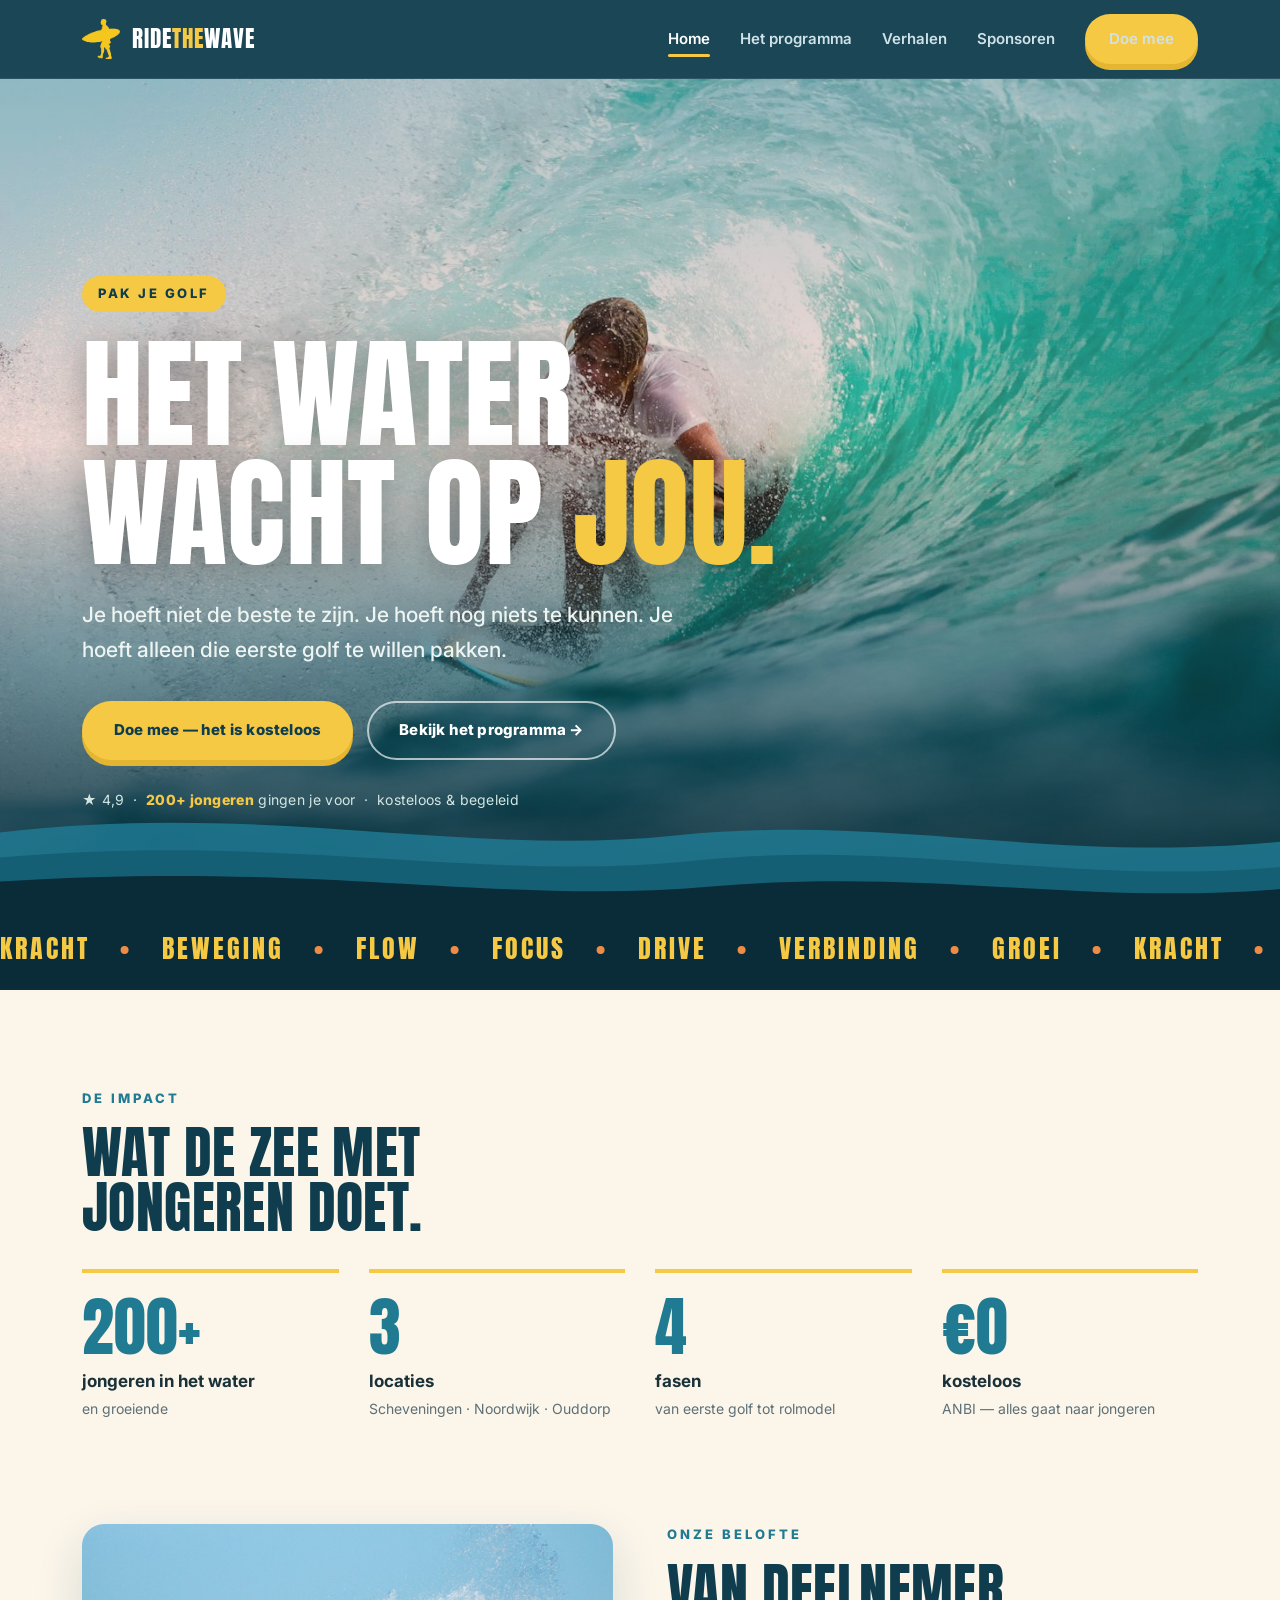
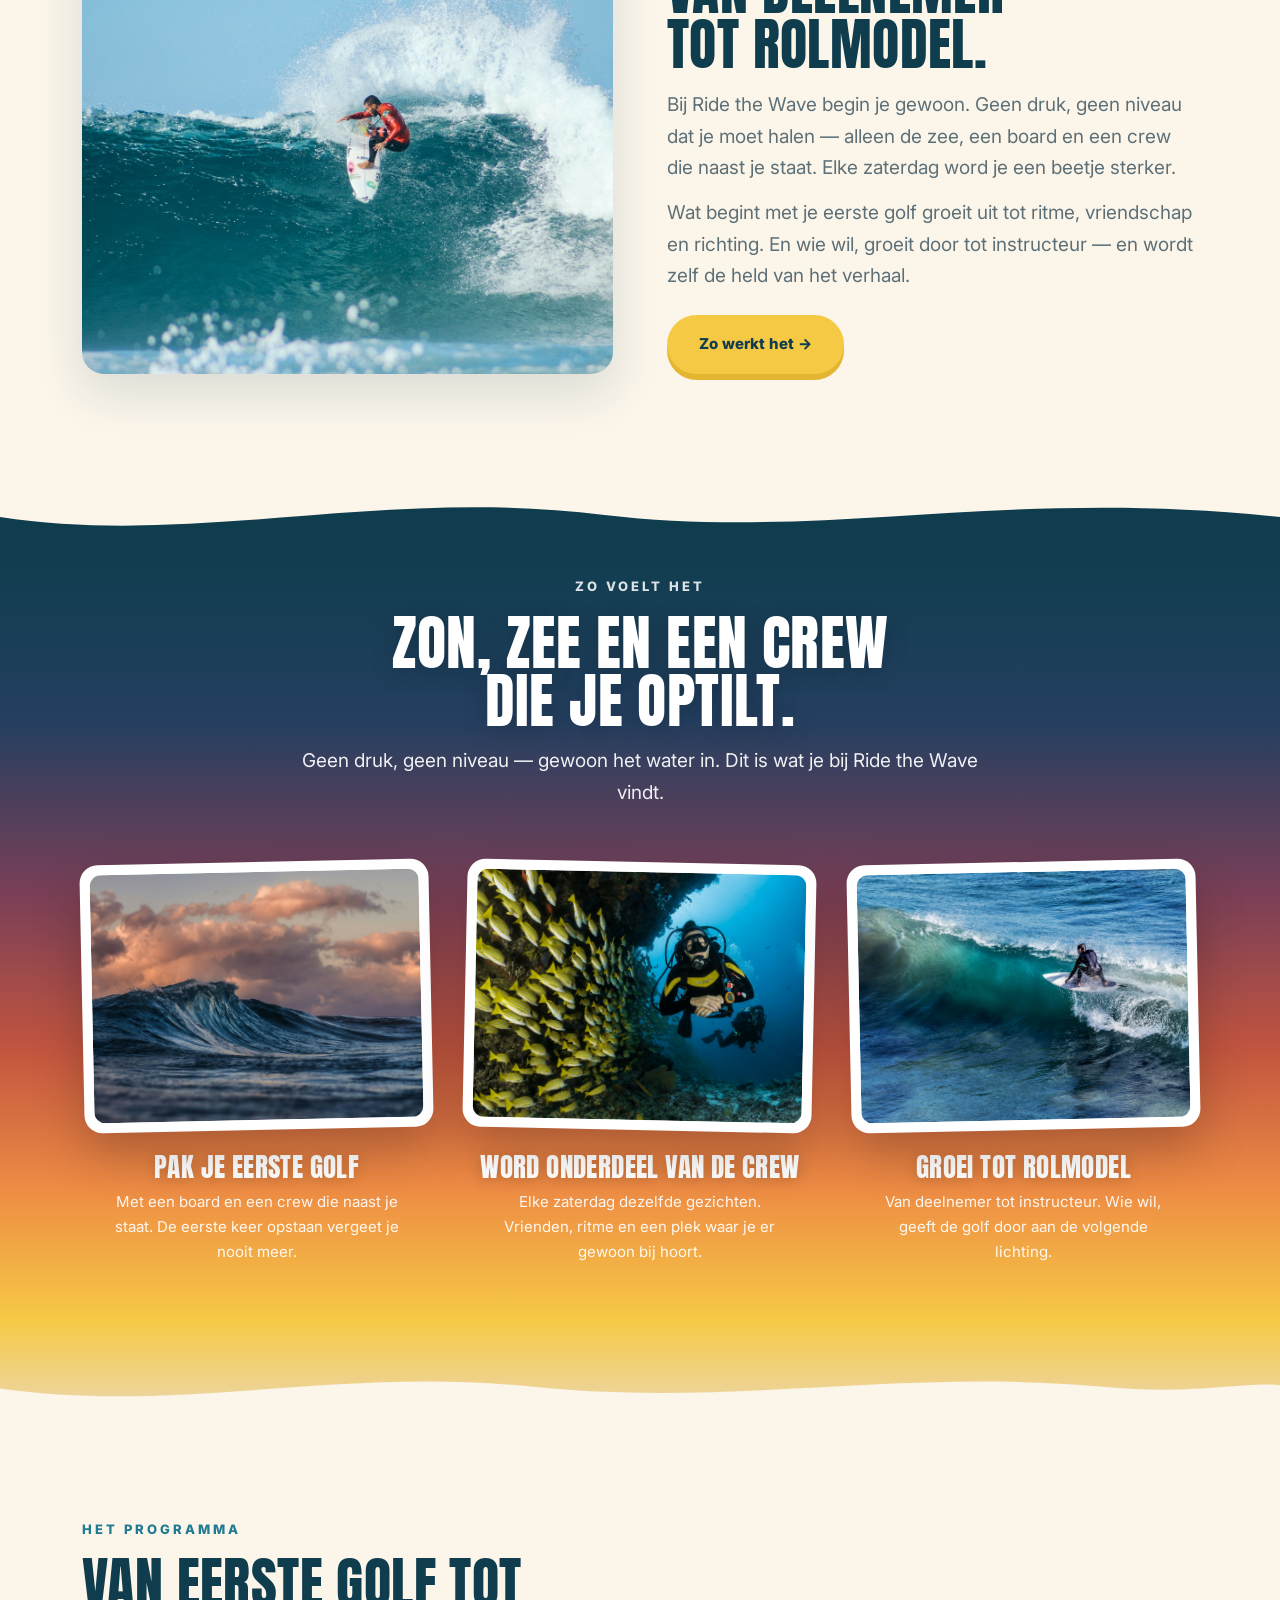
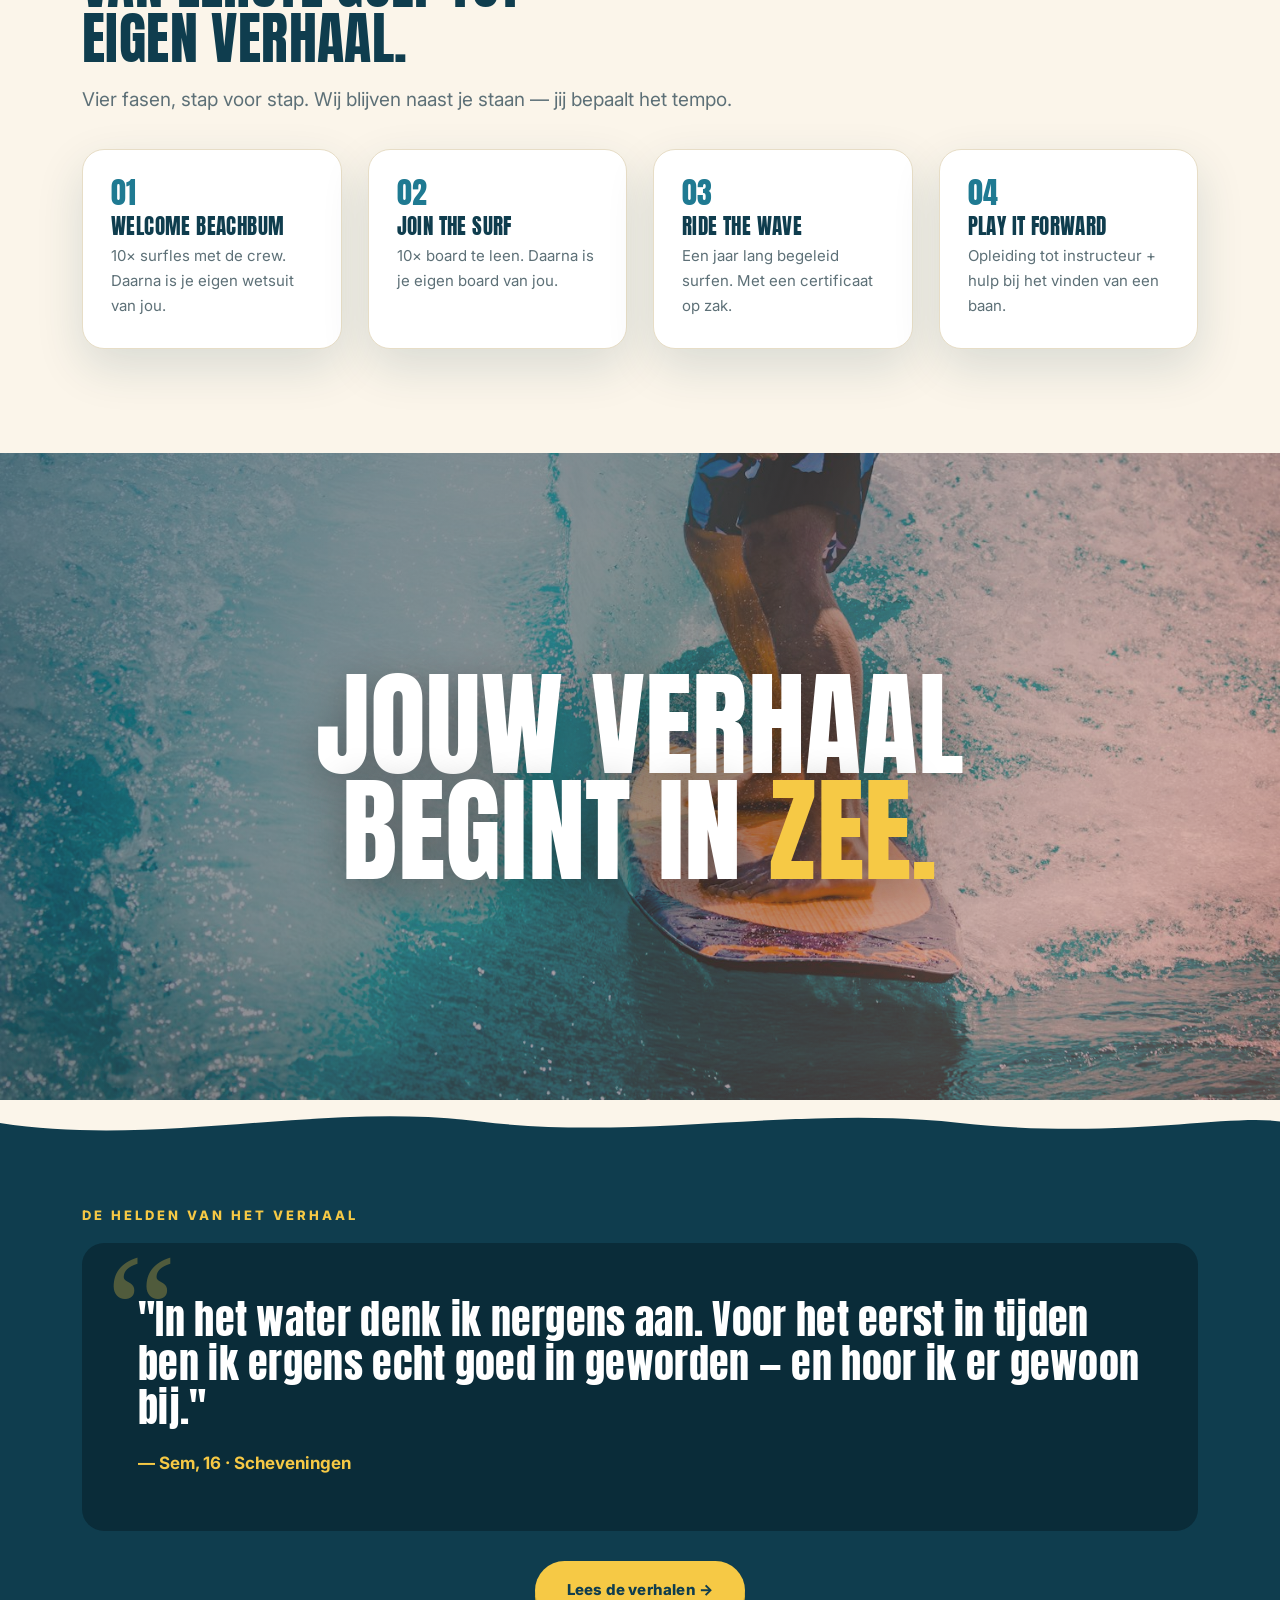
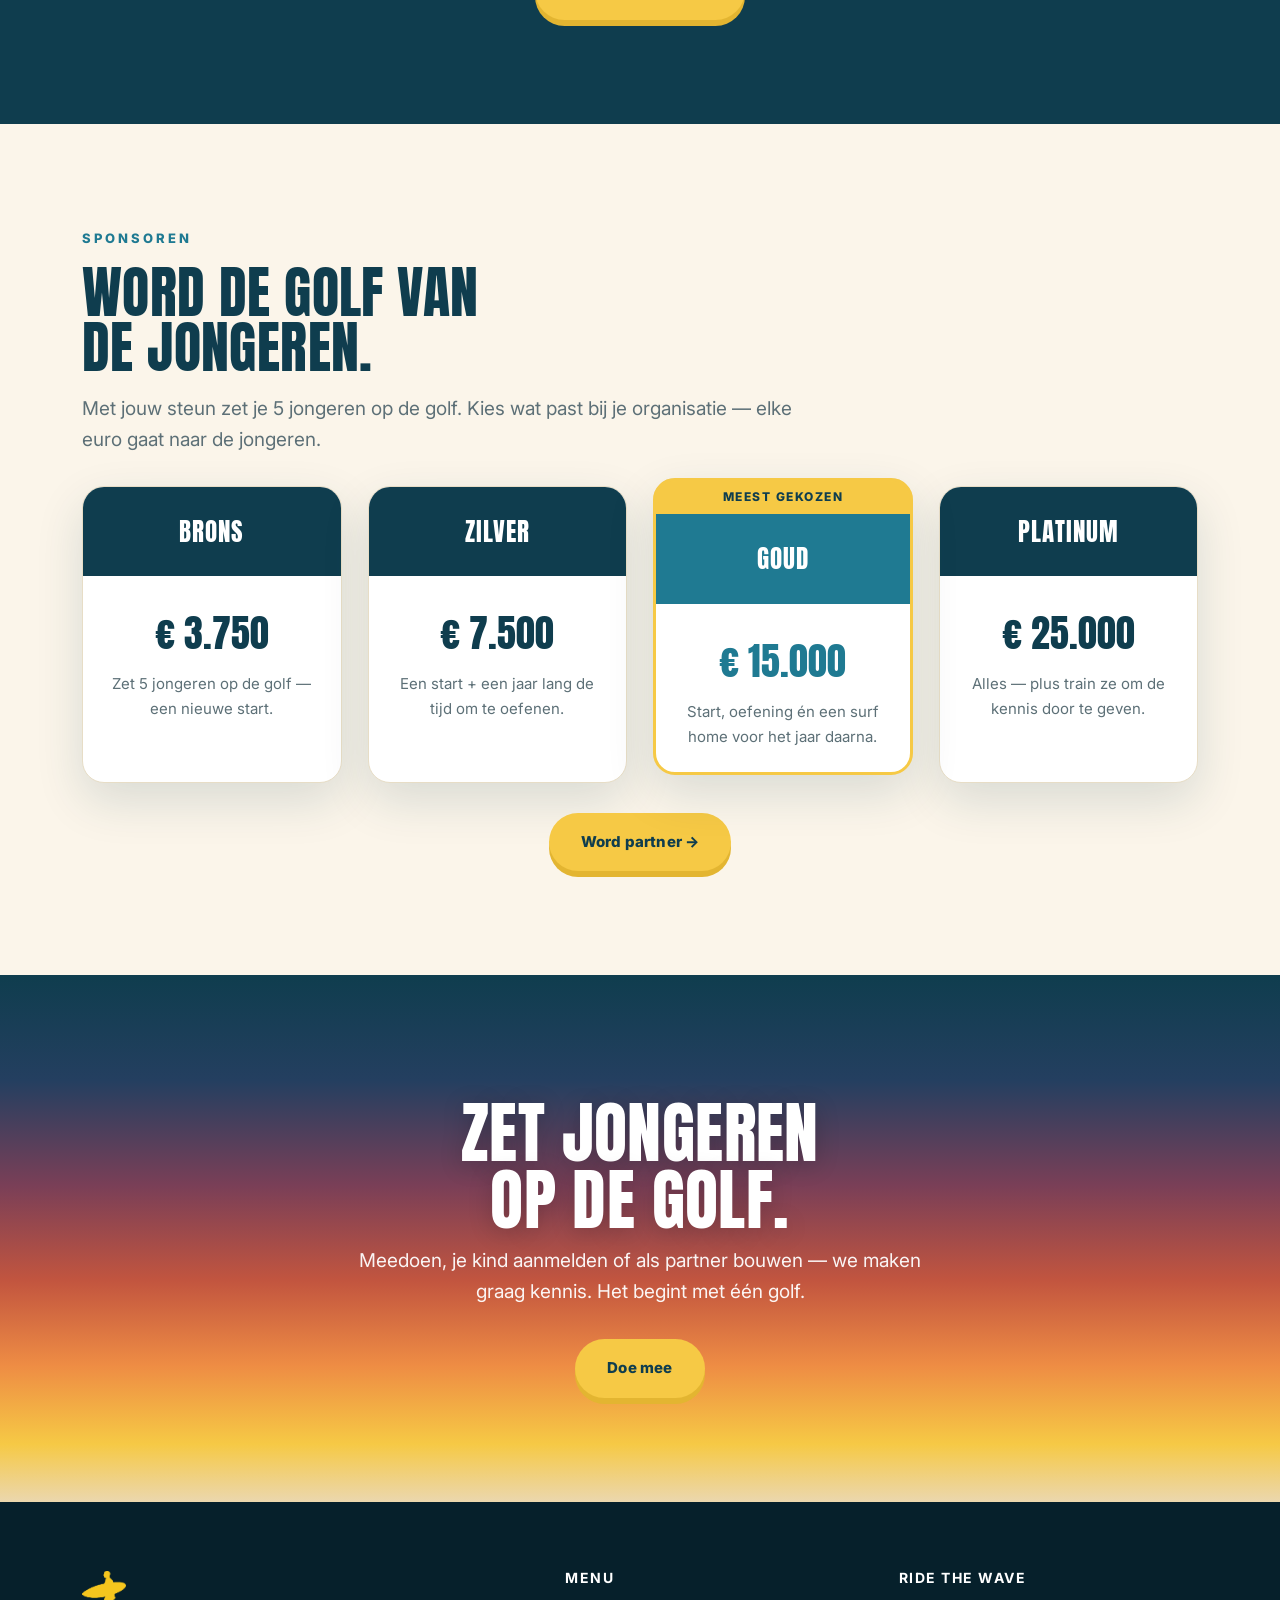
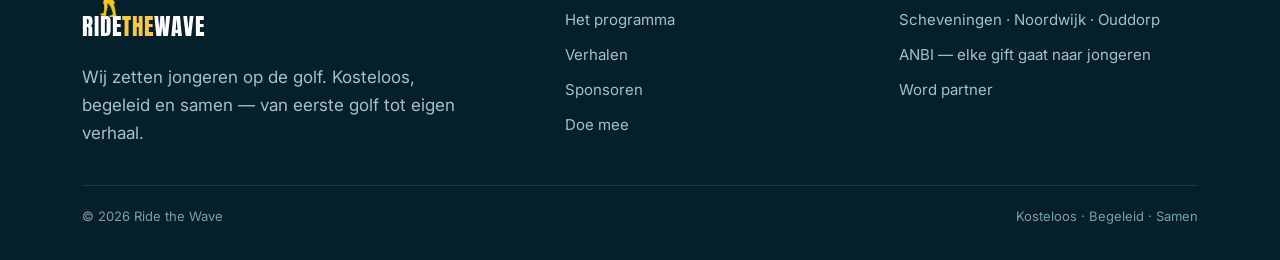
==== rtw/index.html @ a4daef5d "v11: zon-sectie geintegreerd met golf-overgangen, hero loopt over in pagina, vloeiende secties" ====
<!DOCTYPE html><html lang="nl"><head>
<meta charset="utf-8"><meta name="viewport" content="width=device-width,initial-scale=1">
<title>Ride the Wave — Het water wacht op jou</title>
<link href="https://fonts.googleapis.com/css2?family=Anton&family=Inter:wght@400;500;600;700&display=swap" rel="stylesheet">
<link rel="stylesheet" href="styles.css?v=11">
</head><body>

<nav class="nav"><div class="wrap">
  <a class="brand" href="index.html"><img src="assets/poppetje-yellow.png" alt="Ride the Wave"><span class="wm">RIDE<b>THE</b>WAVE</span></a>
  <button class="nav-toggle" aria-label="Menu openen" onclick="document.querySelector('.nav-links').classList.toggle('open')">☰</button>
  <div class="nav-links">
    <a href="index.html" class="active">Home</a>
    <a href="het-programma.html">Het programma</a>
    <a href="verhalen.html">Verhalen</a>
    <a href="sponsoren.html">Sponsoren</a>
    <a class="btn btn-terra" href="doe-mee.html">Doe mee</a>
  </div>
</div></nav>

<header class="hero">
  <img class="bg" src="assets/photos/hero.jpg" alt="Surfer in de golf">
  <div class="veil"></div>
  <div class="wrap">
    <span class="kicker">Pak je golf</span>
    <h1>Het water<br>wacht op <em>jou.</em></h1>
    <p class="tagline">Je hoeft niet de beste te zijn. Je hoeft nog niets te kunnen. Je hoeft alleen die eerste golf te willen pakken.</p>
    <div class="hero-cta">
      <a class="btn btn-terra" href="doe-mee.html">Doe mee — het is kosteloos</a>
      <a class="btn btn-ghost" href="het-programma.html">Bekijk het programma →</a>
    </div>
    <p class="hero-proof">★ 4,9 &nbsp;·&nbsp; <b>200+ jongeren</b> gingen je voor &nbsp;·&nbsp; kosteloos &amp; begeleid</p>
  </div>
  <div class="waves"><svg viewBox="0 0 1440 200" preserveAspectRatio="none" aria-hidden="true">
    <path d="M0,80 C300,30 520,120 760,85 C1000,50 1180,130 1440,95 L1440,200 L0,200 Z" fill="#1F7A92" opacity=".85"/>
    <path d="M0,120 C320,80 540,160 780,125 C1020,90 1200,165 1440,135 L1440,200 L0,200 Z" fill="#155f74"/>
    <path d="M0,158 C360,125 560,196 800,166 C1040,136 1220,196 1440,170 L1440,200 L0,200 Z" fill="#0a2c39"/>
  </svg></div>
</header>

<!-- band vloeit door uit de donkere hero-basis -->
<div class="band"><div class="row">
  <span>Kracht <i class="dot">•</i> Beweging <i class="dot">•</i> Flow <i class="dot">•</i> Focus <i class="dot">•</i> Drive <i class="dot">•</i> Verbinding <i class="dot">•</i> Groei <i class="dot">•</i> </span>
  <span>Kracht <i class="dot">•</i> Beweging <i class="dot">•</i> Flow <i class="dot">•</i> Focus <i class="dot">•</i> Drive <i class="dot">•</i> Verbinding <i class="dot">•</i> Groei <i class="dot">•</i> </span>
</div></div>
<div class="wd"><svg viewBox="0 0 1440 70" preserveAspectRatio="none" aria-hidden="true"><path d="M0,40 C220,70 430,10 680,38 C930,64 1130,10 1440,40 L1440,70 L0,70 Z" fill="#FBF5EA"/></svg></div>

<section class="sec creme" style="padding-top:30px">
  <div class="wrap">
    <div class="eyebrow rv">De impact</div>
    <h2 class="rv">Wat de zee met jongeren doet.</h2>
    <div class="stats rv" style="margin-top:34px">
      <div class="stat"><div class="n">200+</div><div class="l">jongeren in het water<small>en groeiende</small></div></div>
      <div class="stat"><div class="n">3</div><div class="l">locaties<small>Scheveningen · Noordwijk · Ouddorp</small></div></div>
      <div class="stat"><div class="n">4</div><div class="l">fasen<small>van eerste golf tot rolmodel</small></div></div>
      <div class="stat"><div class="n">€0</div><div class="l">kosteloos<small>ANBI — alles gaat naar jongeren</small></div></div>
    </div>
  </div>
</section>

<section class="sec creme" style="padding-top:0">
  <div class="wrap media">
    <img class="rv" src="assets/photos/surf2.jpg" alt="Jongere surft een golf">
    <div class="rv">
      <div class="eyebrow">Onze belofte</div>
      <h2>Van deelnemer<br>tot rolmodel.</h2>
      <p class="lead" style="margin-top:14px">Bij Ride the Wave begin je gewoon. Geen druk, geen niveau dat je moet halen — alleen de zee, een board en een crew die naast je staat. Elke zaterdag word je een beetje sterker.</p>
      <p class="lead" style="margin-top:14px">Wat begint met je eerste golf groeit uit tot ritme, vriendschap en richting. En wie wil, groeit door tot instructeur — en wordt zelf de held van het verhaal.</p>
      <a class="btn btn-terra" style="margin-top:24px" href="het-programma.html">Zo werkt het →</a>
    </div>
  </div>
</section>

<!-- golf het sunset-blok in (zee-blauw rijst uit het crème) -->
<div class="wd"><svg viewBox="0 0 1440 70" preserveAspectRatio="none" aria-hidden="true"><path d="M0,40 C220,70 430,10 680,38 C930,64 1130,10 1440,40 L1440,70 L0,70 Z" fill="#0F3D4E"/></svg></div>

<section class="festival">
  <div class="wrap">
    <div class="head rv">
      <div class="eyebrow">Zo voelt het</div>
      <h2>Zon, zee en een crew<br>die je optilt.</h2>
      <p class="lead">Geen druk, geen niveau — gewoon het water in. Dit is wat je bij Ride the Wave vindt.</p>
    </div>
    <div class="fcards">
      <div class="fitem rv"><div class="frame"><img src="assets/photos/lesson.jpg" alt="Eerste golf"></div>
        <h3>Pak je eerste golf</h3><p>Met een board en een crew die naast je staat. De eerste keer opstaan vergeet je nooit meer.</p></div>
      <div class="fitem rv"><div class="frame"><img src="assets/photos/crew.jpg" alt="De crew"></div>
        <h3>Word onderdeel van de crew</h3><p>Elke zaterdag dezelfde gezichten. Vrienden, ritme en een plek waar je er gewoon bij hoort.</p></div>
      <div class="fitem rv"><div class="frame"><img src="assets/photos/surf1.jpg" alt="Groei tot rolmodel"></div>
        <h3>Groei tot rolmodel</h3><p>Van deelnemer tot instructeur. Wie wil, geeft de golf door aan de volgende lichting.</p></div>
    </div>
  </div>
</section>

<section class="sec creme">
  <div class="wrap">
    <div class="eyebrow rv">Het programma</div>
    <h2 class="rv">Van eerste golf tot eigen verhaal.</h2>
    <p class="lead rv">Vier fasen, stap voor stap. Wij blijven naast je staan — jij bepaalt het tempo.</p>
    <div class="grid g4 rv" style="margin-top:34px">
      <div class="card"><div class="pad"><div class="anton" style="font-size:30px;color:var(--ocean)">01</div><h3 style="color:var(--blue);font-size:21px;margin:8px 0">Welcome Beachbum</h3><p>10× surfles met de crew. Daarna is je eigen wetsuit van jou.</p></div></div>
      <div class="card"><div class="pad"><div class="anton" style="font-size:30px;color:var(--ocean)">02</div><h3 style="color:var(--blue);font-size:21px;margin:8px 0">Join the Surf</h3><p>10× board te leen. Daarna is je eigen board van jou.</p></div></div>
      <div class="card"><div class="pad"><div class="anton" style="font-size:30px;color:var(--ocean)">03</div><h3 style="color:var(--blue);font-size:21px;margin:8px 0">Ride the Wave</h3><p>Een jaar lang begeleid surfen. Met een certificaat op zak.</p></div></div>
      <div class="card"><div class="pad"><div class="anton" style="font-size:30px;color:var(--ocean)">04</div><h3 style="color:var(--blue);font-size:21px;margin:8px 0">Play it Forward</h3><p>Opleiding tot instructeur + hulp bij het vinden van een baan.</p></div></div>
    </div>
  </div>
</section>

<section class="break">
  <img src="assets/photos/wave.jpg" alt="Golf op zee">
  <div class="grad"></div>
  <h2 class="anton rv">Jouw verhaal<br>begint in <span>zee.</span></h2>
</section>

<section class="sec sea" style="padding-top:104px">
  <div class="wrap">
    <div class="eyebrow rv">De helden van het verhaal</div>
    <div class="pull rv">
      <q>"In het water denk ik nergens aan. Voor het eerst in tijden ben ik ergens echt goed in geworden — en hoor ik er gewoon bij."</q>
      <div class="by">— Sem, 16 · Scheveningen</div>
    </div>
    <div style="text-align:center;margin-top:30px" class="rv"><a class="btn btn-yellow" href="verhalen.html">Lees de verhalen →</a></div>
  </div>
</section>

<section class="sec creme">
  <div class="wrap">
    <div class="eyebrow rv">Sponsoren</div>
    <h2 class="rv">Word de golf van<br>de jongeren.</h2>
    <p class="lead rv">Met jouw steun zet je 5 jongeren op de golf. Kies wat past bij je organisatie — elke euro gaat naar de jongeren.</p>
    <div class="grid g4 rv" style="margin-top:30px">
      <div class="tier"><div class="top">BRONS</div><div class="price">€ 3.750</div><div class="desc">Zet 5 jongeren op de golf — een nieuwe start.</div></div>
      <div class="tier"><div class="top">ZILVER</div><div class="price">€ 7.500</div><div class="desc">Een start + een jaar lang de tijd om te oefenen.</div></div>
      <div class="tier hi"><div class="badge-best">MEEST GEKOZEN</div><div class="top">GOUD</div><div class="price">€ 15.000</div><div class="desc">Start, oefening én een surf home voor het jaar daarna.</div></div>
      <div class="tier"><div class="top">PLATINUM</div><div class="price">€ 25.000</div><div class="desc">Alles — plus train ze om de kennis door te geven.</div></div>
    </div>
    <div style="text-align:center;margin-top:30px" class="rv"><a class="btn btn-terra" href="sponsoren.html">Word partner →</a></div>
  </div>
</section>

<section class="ctastrip">
  <div class="wrap rv">
    <h2>Zet jongeren<br>op de golf.</h2>
    <p>Meedoen, je kind aanmelden of als partner bouwen — we maken graag kennis. Het begint met één golf.</p>
    <a class="btn btn-yellow" href="doe-mee.html">Doe mee</a>
  </div>
</section>

<footer class="foot"><div class="wrap">
  <div class="top">
    <div><a class="brand" href="index.html"><img src="assets/poppetje-yellow.png" alt="" style="height:46px"><span class="wm">RIDE<b>THE</b>WAVE</span></a>
      <p style="margin-top:14px;max-width:36ch">Wij zetten jongeren op de golf. Kosteloos, begeleid en samen — van eerste golf tot eigen verhaal.</p></div>
    <div><h4>Menu</h4><a href="het-programma.html">Het programma</a><a href="verhalen.html">Verhalen</a><a href="sponsoren.html">Sponsoren</a><a href="doe-mee.html">Doe mee</a></div>
    <div><h4>Ride the Wave</h4><a>Scheveningen · Noordwijk · Ouddorp</a><a>ANBI — elke gift gaat naar jongeren</a><a href="doe-mee.html">Word partner</a></div>
  </div>
  <div class="bar"><span>© 2026 Ride the Wave</span><span>Kosteloos · Begeleid · Samen</span></div>
</div></footer>

<script>
document.querySelectorAll('.nav-links a').forEach(a=>a.addEventListener('click',()=>document.querySelector('.nav-links').classList.remove('open')));
const io=new IntersectionObserver(es=>es.forEach(e=>{if(e.isIntersecting){e.target.classList.add('in');io.unobserve(e.target)}}),{threshold:.12});
document.querySelectorAll('.rv').forEach(el=>io.observe(el));
</script>
</body></html>
---- rtw/styles.css ----
/* Ride the Wave — design system v10 : SUNSET-GRADIENT (festival-stijl)
   Blauw (zee) + geel (zon) hoofd; rood/oranje ALLEEN in de gradient-overgang (de zon). Echte foto's. Geen losse zonnen. */
:root{
  --blue:#0F3D4E; --blue-2:#0a2c39; --blue-3:#06202b;
  --ocean:#1F7A92; --ocean-2:#36A0BC;
  --yellow:#F6C945; --yellow-2:#FFD86A; --yellow-d:#e3b531;
  --orange:#EE8C44; --red:#D2553A;
  --sand:#E7D6B8; --sand-2:#EFE3C6; --brown:#9C7A4E;
  --creme:#FBF5EA; --white:#fff;
  --ink:#1b3138; --muted:#5d7077; --line:#e7ddc6;
  /* de zon-overgang: zee -> dusk -> rood -> oranje -> geel -> zand */
  --sunset:linear-gradient(180deg,#0F3D4E 0%,#243f60 20%,#7a3f57 40%,#C2553F 58%,#EE8C44 74%,#F6C945 89%,#EBD7AE 100%);
  --maxw:1180px; --r:22px; --sh:0 18px 48px rgba(15,61,78,.14);
}
*{margin:0;padding:0;box-sizing:border-box}
html{scroll-behavior:smooth}
body{font-family:'Inter',system-ui,sans-serif;color:var(--ink);background:var(--creme);line-height:1.65;-webkit-font-smoothing:antialiased;font-size:17px}
img{display:block;max-width:100%}
a{color:inherit;text-decoration:none}
.wrap{max-width:var(--maxw);margin:0 auto;padding:0 32px}
h1,h2,h3,.anton{font-family:'Anton',sans-serif;font-weight:400;letter-spacing:.4px;line-height:.98;text-transform:uppercase}
section{position:relative;z-index:2}
::selection{background:var(--yellow);color:var(--blue)}

/* ---------- buttons ---------- */
.btn{display:inline-flex;align-items:center;gap:.5em;font-family:'Inter';font-weight:800;font-size:15px;letter-spacing:.2px;
  padding:15px 30px;border-radius:999px;transition:transform .16s,box-shadow .16s,background .16s;cursor:pointer;border:2px solid transparent}
.btn:hover{transform:translateY(-2px)}
.btn-terra{background:var(--yellow);color:var(--blue);box-shadow:0 6px 0 var(--yellow-d)}
.btn-terra:hover{background:var(--yellow-2);box-shadow:0 4px 0 var(--yellow-d)}
.btn-yellow{background:var(--yellow);color:var(--blue);box-shadow:0 6px 0 var(--yellow-d)}
.btn-yellow:hover{background:var(--yellow-2);box-shadow:0 4px 0 var(--yellow-d)}
.btn-ghost{background:transparent;border-color:rgba(255,255,255,.65);color:#fff}
.btn-ghost:hover{background:rgba(255,255,255,.12);border-color:#fff}
.btn-ghost.dark{border-color:var(--blue);color:var(--blue)}

/* ---------- nav ---------- */
.nav{position:sticky;top:0;z-index:50;background:rgba(15,61,78,.95);backdrop-filter:saturate(140%) blur(10px);color:#fff;border-bottom:1px solid rgba(255,255,255,.08)}
.nav .wrap{display:flex;align-items:center;justify-content:space-between;height:78px}
.brand{display:flex;align-items:center;gap:12px}
.brand img{height:40px}
.brand .wm{font-family:'Anton';font-size:23px;letter-spacing:1px;line-height:.9;color:#fff}
.brand .wm b{color:var(--yellow);font-weight:400}
.nav-links{display:flex;align-items:center;gap:30px}
.nav-links a{font-weight:600;font-size:15px;color:#cfe2e8;transition:color .15s;position:relative}
.nav-links a:not(.btn):hover,.nav-links a.active:not(.btn){color:#fff}
.nav-links a.active:not(.btn)::after{content:"";position:absolute;left:0;right:0;bottom:-6px;height:3px;background:var(--yellow);border-radius:2px}
.nav-links .btn{padding:11px 22px}
.nav-toggle{display:none;background:none;border:0;color:#fff;font-size:26px;cursor:pointer}
@media(max-width:900px){
  .nav-links{position:fixed;inset:78px 0 auto 0;background:var(--blue);flex-direction:column;gap:0;padding:8px 0;
    transform:translateY(-130%);transition:transform .28s;box-shadow:0 24px 44px rgba(0,0,0,.3)}
  .nav-links.open{transform:translateY(0)}
  .nav-links a{padding:15px 32px;width:100%}.nav-links a.active::after{display:none}
  .nav-links .btn{margin:12px 32px}.nav-toggle{display:block}
}

/* ---------- hero (echte foto + sunset-waas) ---------- */
.hero{position:relative;min-height:92vh;display:flex;align-items:flex-end;color:#fff;overflow:hidden}
.hero .bg{position:absolute;inset:0;object-fit:cover;width:100%;height:100%;transform:scale(1.03)}
.hero .veil{position:absolute;inset:0;background:
  linear-gradient(180deg,rgba(15,61,78,.30) 0%,rgba(210,85,58,.20) 44%,rgba(15,61,78,.50) 70%,rgba(8,40,53,.92) 100%)}
.hero .wrap{position:relative;padding-bottom:96px;padding-top:120px;width:100%}
.kicker{display:inline-flex;align-items:center;gap:11px;font-family:'Inter';font-weight:800;letter-spacing:2.5px;font-size:13px;text-transform:uppercase;color:var(--blue);background:var(--yellow);padding:7px 16px;border-radius:999px;margin-bottom:22px}
.hero h1{font-size:clamp(54px,9.5vw,138px);max-width:14ch;letter-spacing:.5px;text-shadow:0 4px 34px rgba(0,0,0,.3)}
.hero h1 em{font-style:normal;color:var(--yellow)}
.tagline{margin:26px 0 4px;font-size:clamp(16px,1.7vw,21px);font-weight:500;max-width:48ch;color:#edf4f1}
.tagline span{display:block}
.hero-cta{display:flex;gap:14px;flex-wrap:wrap;margin-top:34px}
.hero-proof{margin-top:28px;font-size:14px;color:#d3e6e2;letter-spacing:.3px}
.hero-proof b{color:var(--yellow);font-weight:800}

/* page hero (gradient, geen losse zon) */
.phero{background:var(--sunset);color:#fff;padding:104px 0 96px;position:relative;overflow:hidden}
.phero .wrap{position:relative;z-index:2}
.phero h1{font-size:clamp(46px,7.5vw,98px);max-width:16ch;text-shadow:0 4px 24px rgba(0,0,0,.2)}
.phero h1 em{font-style:normal;color:#fff}
.phero p{margin-top:20px;max-width:52ch;font-size:19px;color:#fff;opacity:.94}

/* ---------- FESTIVAL-sectie: sunset-gradient + witomlijste fotokaarten ---------- */
.festival{background:var(--sunset);color:#fff;padding:120px 0 150px;position:relative}
.festival .head{text-align:center;max-width:62ch;margin:0 auto 54px}
.festival .eyebrow{color:#fff;opacity:.85}
.festival h2{color:#fff;font-size:clamp(34px,5vw,60px);text-shadow:0 4px 24px rgba(0,0,0,.18)}
.festival .lead{color:#fff;opacity:.92;margin:14px auto 0}
.fcards{display:grid;grid-template-columns:repeat(3,1fr);gap:34px}
@media(max-width:860px){.fcards{grid-template-columns:1fr;gap:40px;max-width:460px;margin:0 auto}}
.fitem{text-align:center}
.fitem .frame{background:#fff;padding:10px;border-radius:18px;box-shadow:0 22px 50px rgba(0,0,0,.22);transition:transform .2s}
.fitem:nth-child(odd) .frame{transform:rotate(-1.2deg)}
.fitem:nth-child(even) .frame{transform:rotate(1.2deg)}
.fitem:hover .frame{transform:rotate(0) translateY(-4px)}
.fitem .frame img{width:100%;height:248px;object-fit:cover;border-radius:11px;display:block}
.fitem h3{font-size:27px;margin:24px 0 10px;color:#fff;text-shadow:0 2px 14px rgba(0,0,0,.18)}
.fitem p{color:#fff;opacity:.92;font-size:15px;max-width:34ch;margin:0 auto}
/* golvende zand-rand onderaan */
.festival::after{content:"";position:absolute;left:0;right:0;bottom:-1px;height:60px;background-repeat:no-repeat;background-size:100% 100%;
  background-image:url("data:image/svg+xml,%3Csvg xmlns='http://www.w3.org/2000/svg' viewBox='0 0 1440 70' preserveAspectRatio='none'%3E%3Cpath d='M0,38 C200,68 380,12 600,36 C820,60 1020,14 1240,36 C1340,46 1400,30 1440,34 L1440,70 L0,70 Z' fill='%23FBF5EA'/%3E%3C/svg%3E")}

/* ---------- sfeerwoorden band ---------- */
.band{background:var(--blue-2);overflow:hidden;padding:20px 0}
.band .row{display:flex;white-space:nowrap;animation:scroll 42s linear infinite;font-family:'Anton';font-size:26px;letter-spacing:3px;color:var(--yellow);text-transform:uppercase}
.band .row span{display:inline-flex;align-items:center;gap:30px;padding-right:30px}
.band .row .dot{color:var(--orange);font-style:normal}
@keyframes scroll{from{transform:translateX(0)}to{transform:translateX(-50%)}}

/* ---------- sections ---------- */
.sec{padding:104px 0}
.sec.creme{background:var(--creme)}
.sec.zand{background:var(--sand)}
.sec.sea{background:var(--blue);color:#fff;padding-top:120px}
.eyebrow{font-family:'Inter';font-weight:800;letter-spacing:3px;font-size:13px;color:var(--ocean);text-transform:uppercase;margin-bottom:16px}
.sec.zand .eyebrow{color:var(--brown)}
.sec.sea .eyebrow{color:var(--yellow)}
.sec h2{font-size:clamp(32px,4.6vw,56px);max-width:20ch;margin-bottom:18px;color:var(--blue)}
.sec.sea h2{color:#fff}
.lead{font-size:19px;color:var(--muted);max-width:62ch}
.sec.zand .lead{color:#5c5238}.sec.sea .lead{color:#cfe4ea}

/* stats */
.stats{display:grid;grid-template-columns:repeat(4,1fr);gap:30px;margin-top:12px}
.stat{padding-top:22px;border-top:4px solid var(--yellow)}
.stat .n{font-family:'Anton';font-size:clamp(42px,5vw,68px);color:var(--ocean);line-height:1}
.sec.sea .stat .n{color:var(--yellow)}
.stat .l{font-weight:700;margin-top:8px;color:var(--ink)}.sec.sea .stat .l{color:#fff}
.stat small{display:block;color:var(--muted);font-weight:400;font-size:14px;margin-top:2px}
.sec.sea .stat small{color:#a0c6cf}
@media(max-width:760px){.stats{grid-template-columns:repeat(2,1fr)}}

/* cards */
.grid{display:grid;gap:26px}
.g2{grid-template-columns:repeat(2,1fr)}.g3{grid-template-columns:repeat(3,1fr)}.g4{grid-template-columns:repeat(4,1fr)}
@media(max-width:900px){.g3,.g4{grid-template-columns:repeat(2,1fr)}}
@media(max-width:600px){.g2,.g3,.g4{grid-template-columns:1fr}}
.card{background:#fff;border-radius:var(--r);overflow:hidden;box-shadow:var(--sh);border:1px solid var(--line);transition:transform .2s,box-shadow .2s}
.card:hover{transform:translateY(-5px);box-shadow:0 28px 60px rgba(15,61,78,.16)}
.card .pad{padding:28px 28px 30px}
.card img{width:100%;height:210px;object-fit:cover}
.card h3{font-size:23px;color:var(--blue);margin-bottom:10px}
.card p{color:var(--muted);font-size:15px}

/* phase */
.phase{display:flex;gap:24px;align-items:flex-start;background:#fff;border-radius:var(--r);padding:30px 32px;box-shadow:var(--sh);border:1px solid var(--line);transition:transform .2s}
.phase:hover{transform:translateY(-3px)}
.phase .num{flex:0 0 auto;width:60px;height:60px;border-radius:50%;background:var(--yellow);color:var(--blue);font-family:'Anton';font-size:26px;display:flex;align-items:center;justify-content:center;box-shadow:0 4px 0 var(--yellow-d)}
.phase h3{font-size:24px;color:var(--blue)}.phase p{color:var(--muted);margin-top:6px}
.phase .out{display:inline-flex;align-items:center;gap:7px;margin-top:12px;font-weight:800;font-size:13px;letter-spacing:.4px;color:var(--ocean)}

/* media row */
.media{display:grid;grid-template-columns:1fr 1fr;gap:54px;align-items:center}
.media img{width:100%;height:100%;min-height:380px;object-fit:cover;border-radius:var(--r);box-shadow:var(--sh)}
@media(max-width:820px){.media{grid-template-columns:1fr;gap:30px}.media img{min-height:260px}}

/* quote */
.pull{background:var(--blue-2)!important;color:#fff;border-radius:var(--r);padding:54px 56px;position:relative;overflow:hidden}
.pull::before{content:"\201C";position:absolute;top:-12px;left:24px;font-family:Georgia,serif;font-size:160px;color:rgba(246,201,69,.3);line-height:1}
.pull q{font-family:'Anton';font-size:clamp(25px,3.3vw,40px);line-height:1.1;display:block;quotes:none;text-transform:none;letter-spacing:.3px;position:relative}
.pull .by{margin-top:20px;color:var(--yellow);font-weight:700}
@media(max-width:600px){.pull{padding:38px 28px}}

/* sponsor tiers */
.tier{background:#fff;border-radius:var(--r);overflow:hidden;box-shadow:var(--sh);border:1px solid var(--line);display:flex;flex-direction:column}
.tier .top{background:var(--blue)!important;color:#fff;padding:24px;font-family:'Anton';font-size:25px;text-align:center;letter-spacing:1px}
.tier .price{font-family:'Anton';font-size:38px;color:var(--blue);text-align:center;padding:26px 0 8px}
.tier .desc{padding:0 26px 24px;color:var(--muted);text-align:center;font-size:15px;flex:1}
.tier .cta{padding:0 26px 30px;text-align:center}
.tier.hi{outline:3px solid var(--yellow);outline-offset:-3px;transform:translateY(-8px)}
.tier.hi .top{background:var(--ocean)!important}
.tier.hi .price{color:var(--ocean)}
.badge-best{background:var(--yellow);color:var(--blue);font-family:'Inter';font-weight:800;font-size:12px;letter-spacing:1.5px;text-align:center;padding:8px;text-transform:uppercase}

/* form */
.form{background:#fff;border-radius:var(--r);padding:40px;box-shadow:var(--sh);border:1px solid var(--line);max-width:680px}
.form label{display:block;font-weight:700;margin:18px 0 7px;color:var(--blue);font-size:15px}
.form input,.form select{width:100%;padding:14px 16px;border:1.5px solid var(--line);border-radius:13px;font:inherit;background:#fdfaf0;transition:border-color .15s}
.form input:focus,.form select:focus{outline:none;border-color:var(--ocean)}
.roles{display:flex;gap:10px;flex-wrap:wrap;margin-top:8px}
.role{flex:1;min-width:120px;text-align:center;padding:13px;border:1.5px solid var(--line);border-radius:13px;cursor:pointer;font-weight:700;color:var(--blue);transition:.15s}
.role:hover{border-color:var(--ocean)}
.role.sel{background:var(--blue);color:#fff;border-color:var(--blue)}
.thanks{display:none;background:var(--blue);color:#fff;border-radius:16px;padding:24px;margin-top:20px;font-weight:600}

/* CTA strip (sunset-gradient, geen losse zon) */
.ctastrip{background:var(--sunset);color:#fff;text-align:center;padding:124px 0 104px;position:relative;overflow:hidden}
.ctastrip .wrap{position:relative;z-index:2}
.ctastrip h2{font-size:clamp(36px,5.5vw,68px);margin-bottom:12px;color:#fff;text-shadow:0 4px 24px rgba(0,0,0,.2)}
.ctastrip p{max-width:50ch;margin:0 auto 32px;font-size:19px;color:#fff;opacity:.94}

/* golf-divider bovenaan donkere/sea secties */
.sec.sea::before{content:"";position:absolute;top:-1px;left:0;right:0;height:46px;background-repeat:no-repeat;background-size:100% 100%;z-index:3;
  background-image:url("data:image/svg+xml,%3Csvg xmlns='http://www.w3.org/2000/svg' viewBox='0 0 1440 60' preserveAspectRatio='none'%3E%3Cpath d='M0,30 C180,62 360,2 540,28 C720,54 900,6 1080,30 C1260,52 1380,18 1440,28 L1440,0 L0,0 Z' fill='%23FBF5EA'/%3E%3C/svg%3E")}

/* full-bleed break */
.break{position:relative;min-height:72vh;display:flex;align-items:center;justify-content:center;text-align:center;overflow:hidden;z-index:2}
.break img{position:absolute;inset:0;width:100%;height:100%;object-fit:cover}
.break .grad{position:absolute;inset:0;background:linear-gradient(120deg,rgba(15,61,78,.62),rgba(210,85,58,.40))}
.break h2{position:relative;color:#fff;font-size:clamp(42px,9vw,140px);line-height:.92;max-width:18ch;text-shadow:0 8px 40px rgba(0,0,0,.32)}
.break h2 span{color:var(--yellow)}

/* partners */
.logos{display:grid;grid-template-columns:repeat(5,1fr);gap:18px}
.logos .lg{background:#fff;border-radius:16px;height:84px;display:flex;align-items:center;justify-content:center;color:var(--muted);font-weight:600;font-size:14px;border:1px solid rgba(15,61,78,.12)}
@media(max-width:760px){.logos{grid-template-columns:repeat(2,1fr)}}

/* footer */
.foot{background:var(--blue-3);color:#9fc3cb;padding:64px 0 32px}
.foot .top{display:grid;grid-template-columns:1.5fr 1fr 1fr;gap:34px}
.foot .brand .wm{color:#fff}
.foot h4{font-family:'Inter';font-weight:700;color:#fff;font-size:14px;letter-spacing:1.5px;margin-bottom:14px;text-transform:uppercase}
.foot a{display:block;color:#9fc3cb;padding:5px 0;font-size:15px}.foot a:hover{color:var(--yellow)}
.foot .bar{border-top:1px solid rgba(255,255,255,.1);margin-top:38px;padding-top:20px;font-size:13px;display:flex;justify-content:space-between;flex-wrap:wrap;gap:8px;color:#76a0a8}
@media(max-width:760px){.foot .top{grid-template-columns:1fr;gap:24px}}

/* ---------- vloeiende golf-overgangen tussen secties ---------- */
.wd{line-height:0;position:relative;z-index:4;margin-top:-1px;margin-bottom:-1px}
.wd svg{display:block;width:100%;height:70px}
/* festival vloeit nu in via een golf bovenaan -> geen harde rand meer */
.festival{padding-top:30px}
.festival::before{content:none}
/* hero golf-uitloop */
.hero .waves{position:absolute;left:0;right:0;bottom:-1px;width:100%;z-index:3;display:block}
.hero .waves svg{display:block;width:100%;height:14vh;min-height:90px}

/* reveal */
.rv{opacity:0;transform:translateY(26px);transition:opacity .7s,transform .7s}.rv.in{opacity:1;transform:none}
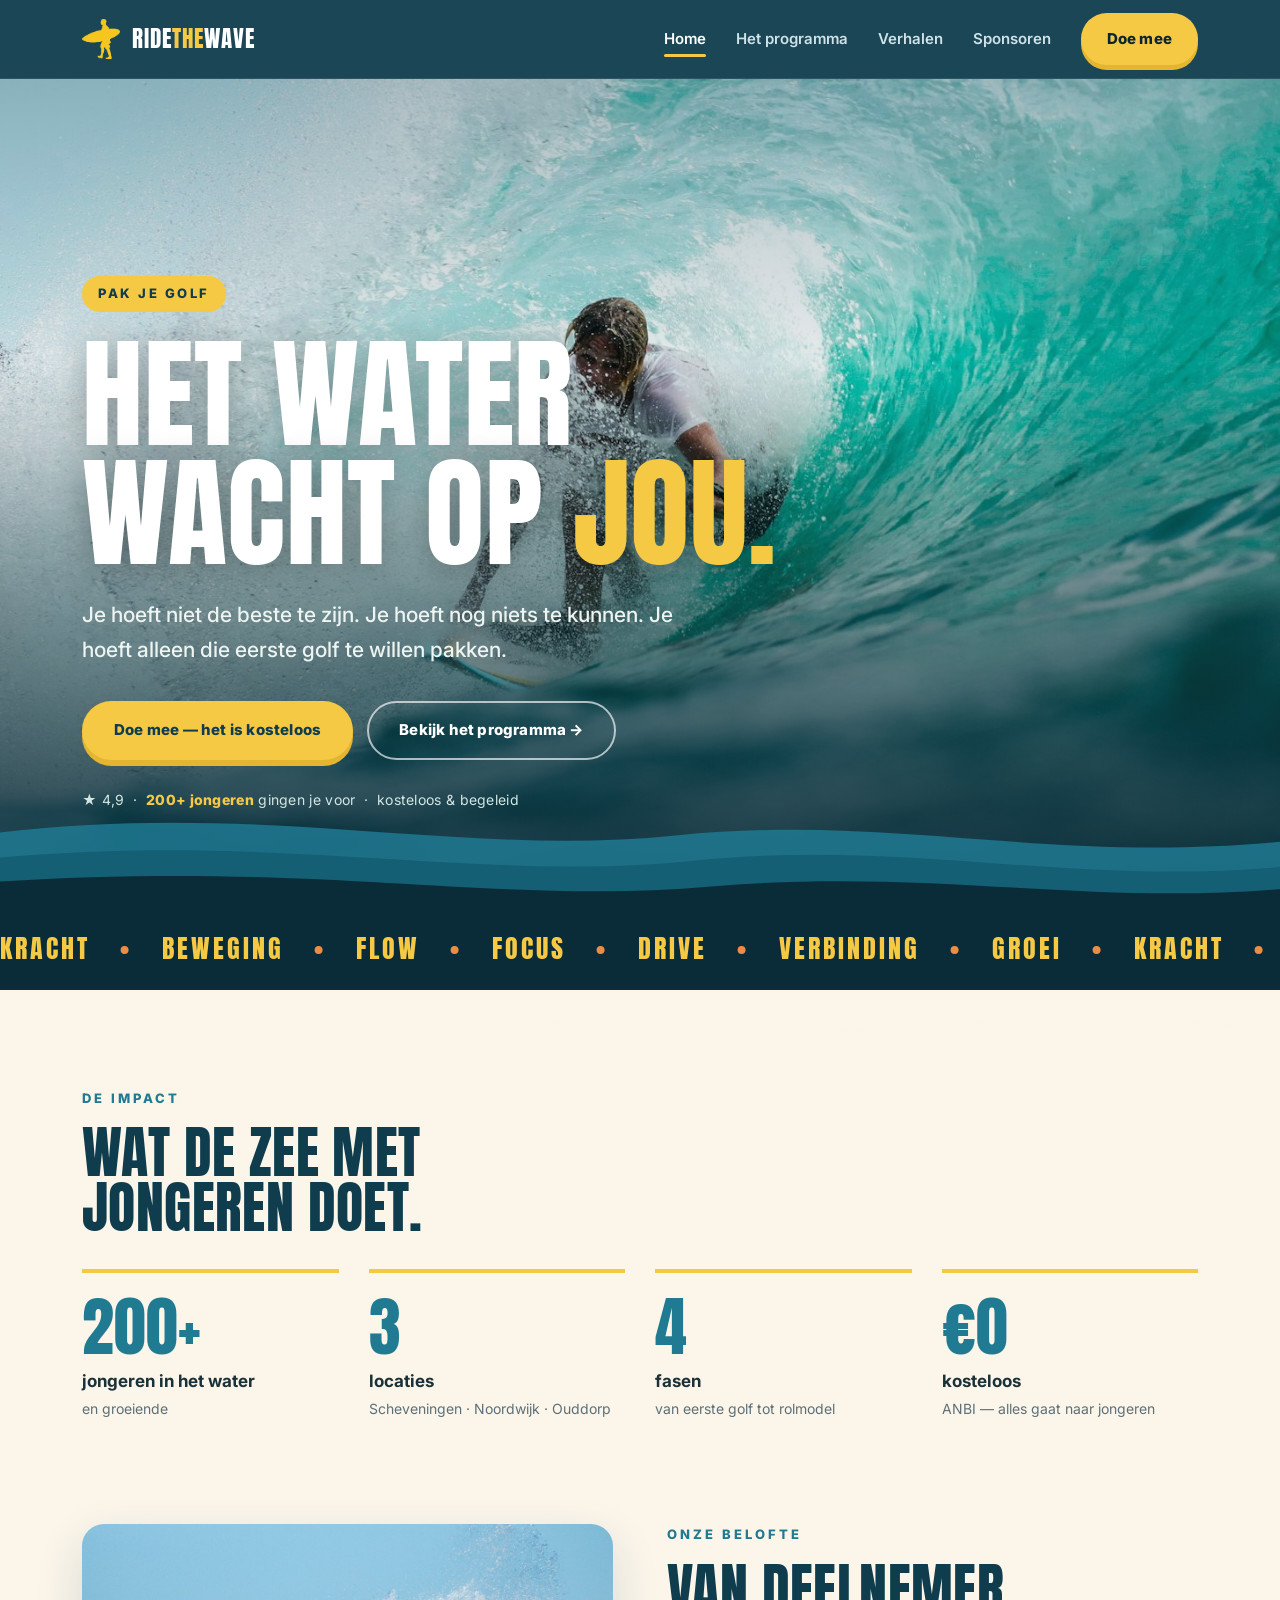
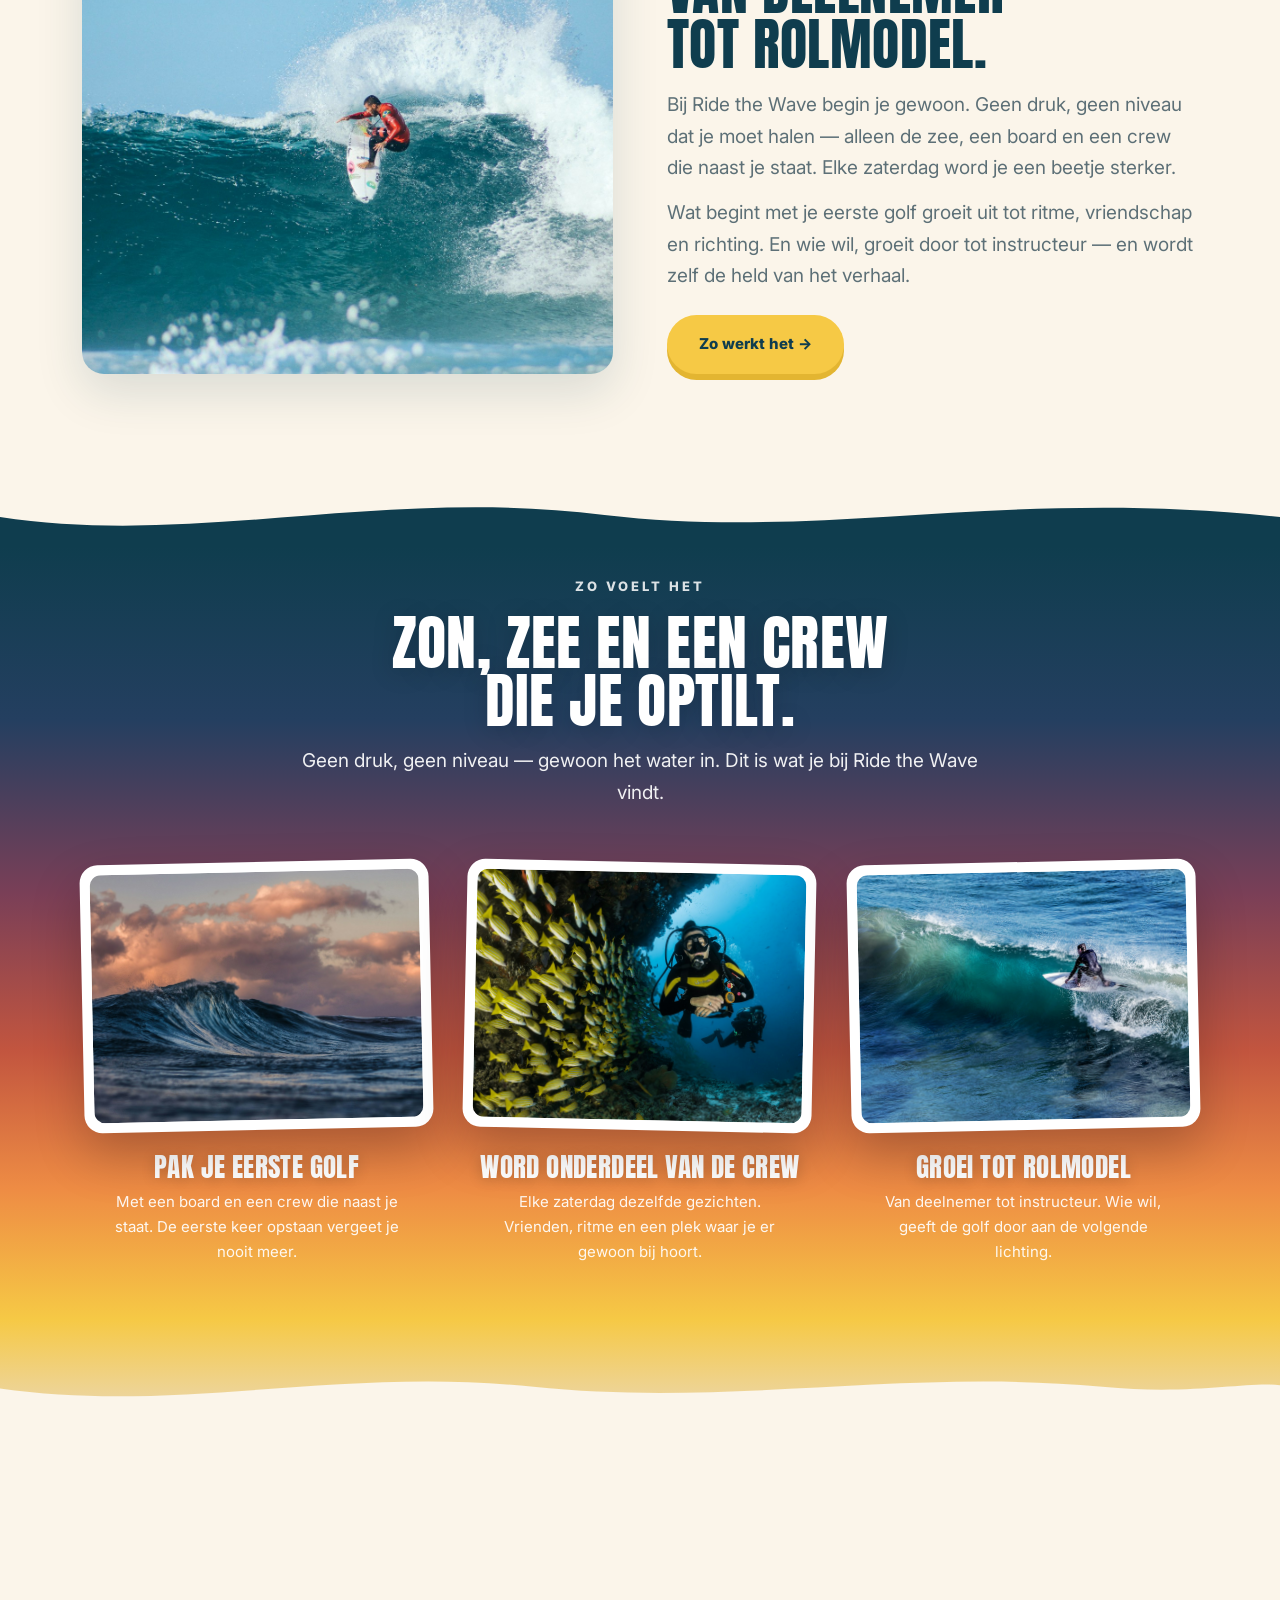
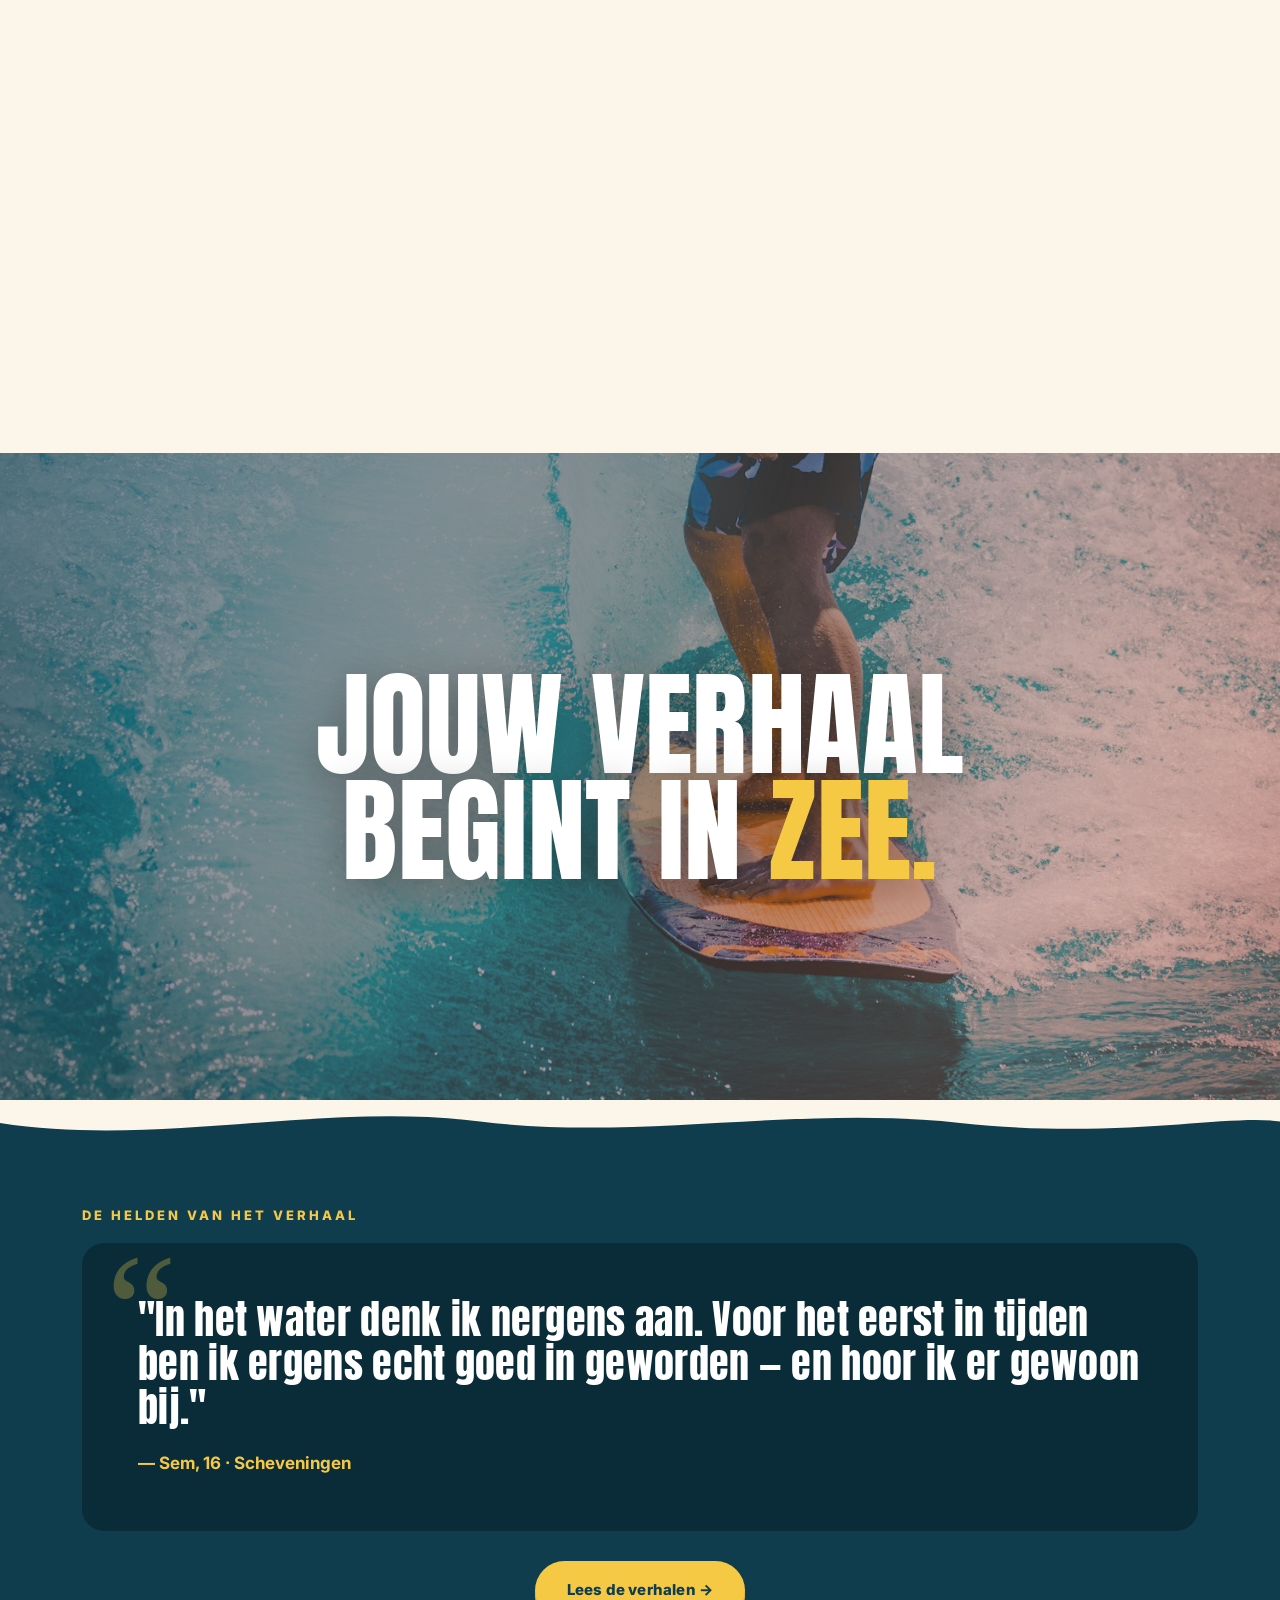
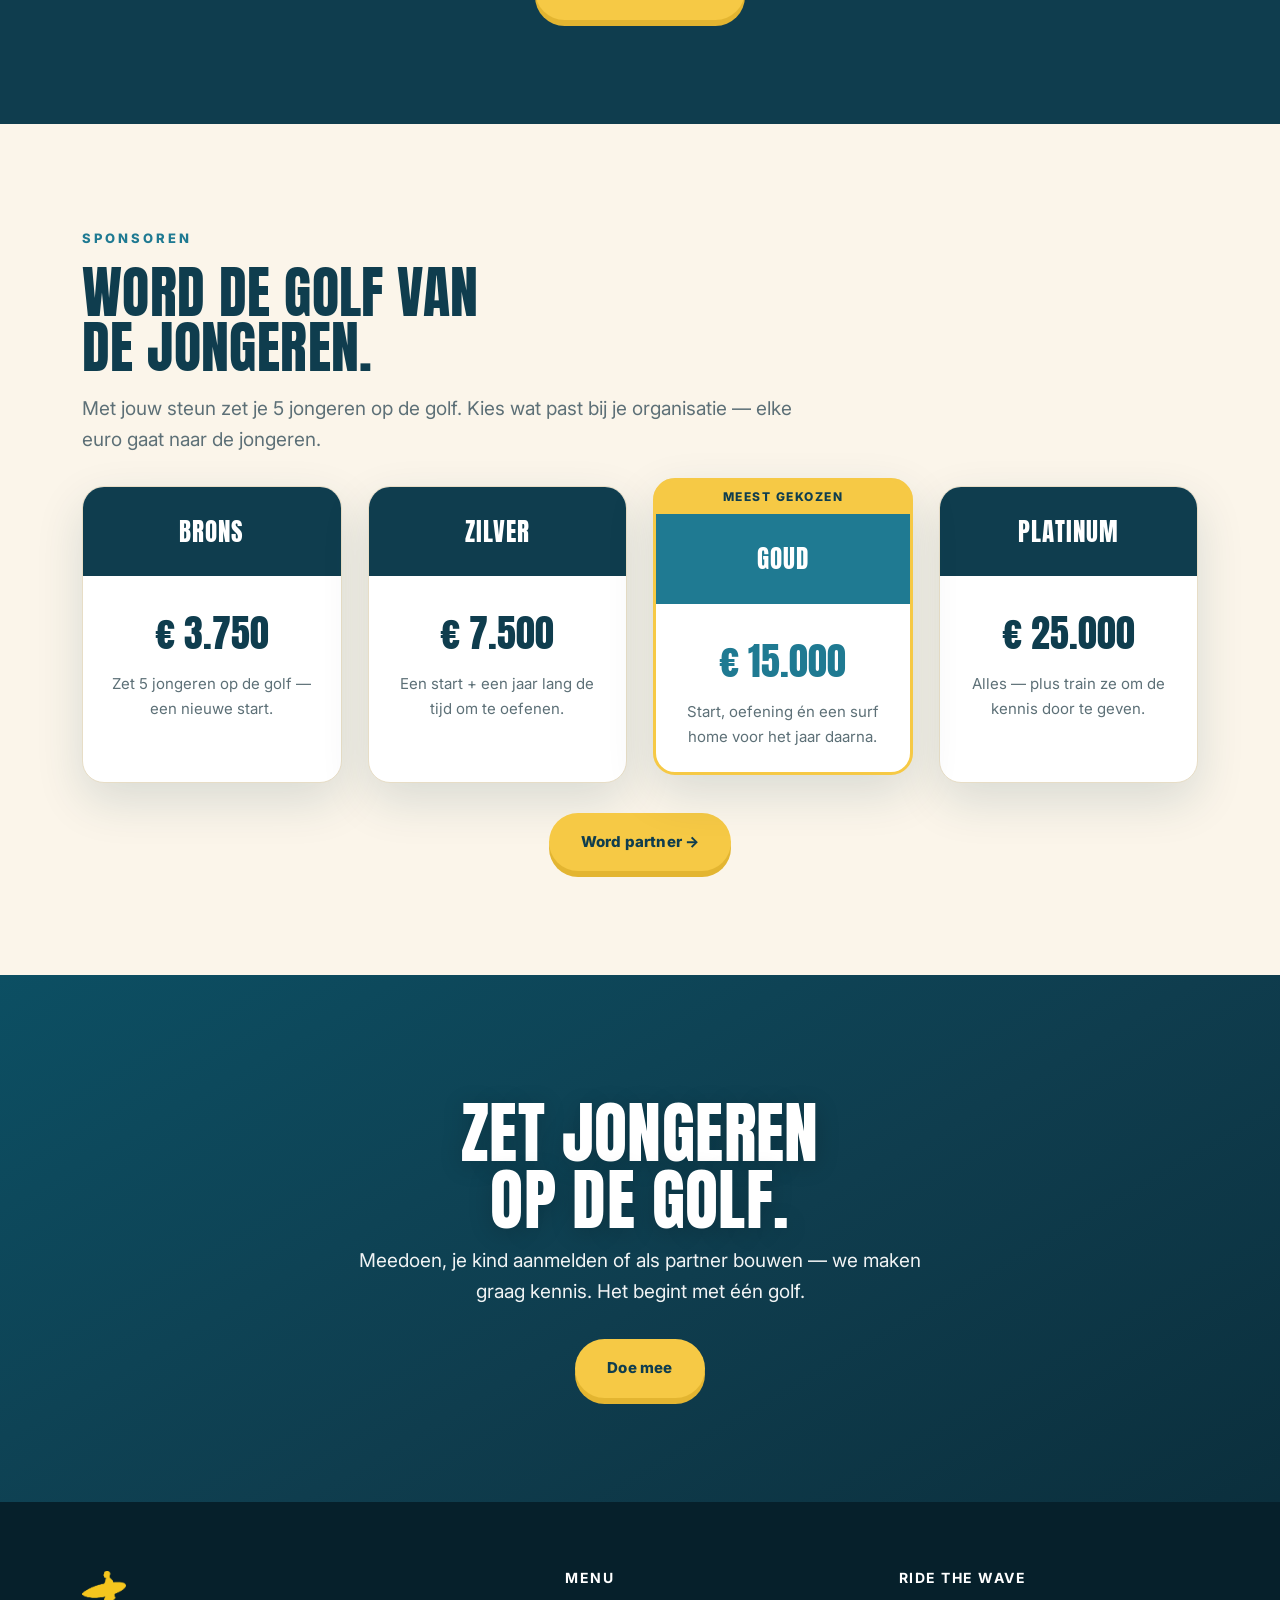
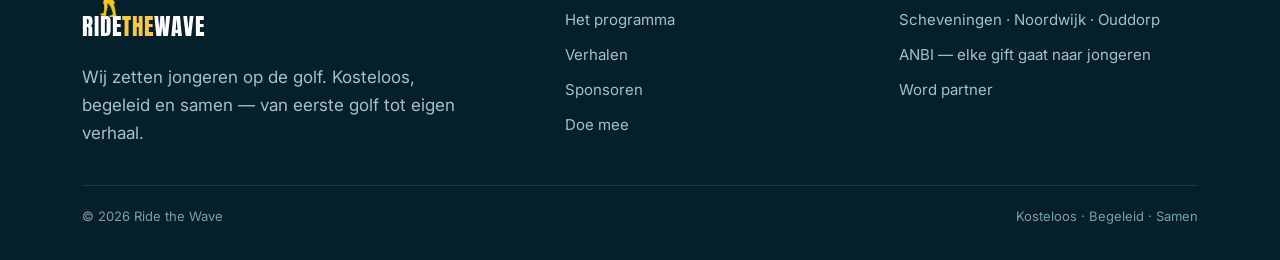
==== commit 5303485c: "v12: sunset alleen nog in festival (minder zonbeweging), pheros/CTA/hero clean zeeblauw, nav-knop le" ====
--- a/rtw/index.html
+++ b/rtw/index.html
@@ -2,7 +2,7 @@
 <meta charset="utf-8"><meta name="viewport" content="width=device-width,initial-scale=1">
 <title>Ride the Wave — Het water wacht op jou</title>
 <link href="https://fonts.googleapis.com/css2?family=Anton&family=Inter:wght@400;500;600;700&display=swap" rel="stylesheet">
-<link rel="stylesheet" href="styles.css?v=11">
+<link rel="stylesheet" href="styles.css?v=12">
 </head><body>
 
 <nav class="nav"><div class="wrap">
--- a/rtw/styles.css
+++ b/rtw/styles.css
@@ -45,7 +45,7 @@
 .nav-links a{font-weight:600;font-size:15px;color:#cfe2e8;transition:color .15s;position:relative}
 .nav-links a:not(.btn):hover,.nav-links a.active:not(.btn){color:#fff}
 .nav-links a.active:not(.btn)::after{content:"";position:absolute;left:0;right:0;bottom:-6px;height:3px;background:var(--yellow);border-radius:2px}
-.nav-links .btn{padding:11px 22px}
+.nav-links .btn{padding:12px 24px;color:#0a2730;font-weight:800;box-shadow:0 5px 0 var(--yellow-d)}
 .nav-toggle{display:none;background:none;border:0;color:#fff;font-size:26px;cursor:pointer}
 @media(max-width:900px){
   .nav-links{position:fixed;inset:78px 0 auto 0;background:var(--blue);flex-direction:column;gap:0;padding:8px 0;
@@ -59,7 +59,7 @@
 .hero{position:relative;min-height:92vh;display:flex;align-items:flex-end;color:#fff;overflow:hidden}
 .hero .bg{position:absolute;inset:0;object-fit:cover;width:100%;height:100%;transform:scale(1.03)}
 .hero .veil{position:absolute;inset:0;background:
-  linear-gradient(180deg,rgba(15,61,78,.30) 0%,rgba(210,85,58,.20) 44%,rgba(15,61,78,.50) 70%,rgba(8,40,53,.92) 100%)}
+  linear-gradient(180deg,rgba(15,61,78,.34) 0%,rgba(15,61,78,.10) 34%,rgba(12,45,54,.55) 70%,rgba(8,40,53,.94) 100%)}
 .hero .wrap{position:relative;padding-bottom:96px;padding-top:120px;width:100%}
 .kicker{display:inline-flex;align-items:center;gap:11px;font-family:'Inter';font-weight:800;letter-spacing:2.5px;font-size:13px;text-transform:uppercase;color:var(--blue);background:var(--yellow);padding:7px 16px;border-radius:999px;margin-bottom:22px}
 .hero h1{font-size:clamp(54px,9.5vw,138px);max-width:14ch;letter-spacing:.5px;text-shadow:0 4px 34px rgba(0,0,0,.3)}
@@ -71,7 +71,7 @@
 .hero-proof b{color:var(--yellow);font-weight:800}
 
 /* page hero (gradient, geen losse zon) */
-.phero{background:var(--sunset);color:#fff;padding:104px 0 96px;position:relative;overflow:hidden}
+.phero{background:linear-gradient(150deg,#0c4f63 0%,var(--blue) 55%,var(--blue-2) 100%);color:#fff;padding:104px 0 96px;position:relative;overflow:hidden}
 .phero .wrap{position:relative;z-index:2}
 .phero h1{font-size:clamp(46px,7.5vw,98px);max-width:16ch;text-shadow:0 4px 24px rgba(0,0,0,.2)}
 .phero h1 em{font-style:normal;color:#fff}
@@ -181,7 +181,7 @@
 .thanks{display:none;background:var(--blue);color:#fff;border-radius:16px;padding:24px;margin-top:20px;font-weight:600}
 
 /* CTA strip (sunset-gradient, geen losse zon) */
-.ctastrip{background:var(--sunset);color:#fff;text-align:center;padding:124px 0 104px;position:relative;overflow:hidden}
+.ctastrip{background:linear-gradient(150deg,#0c4f63 0%,var(--blue) 55%,var(--blue-2) 110%);color:#fff;text-align:center;padding:124px 0 104px;position:relative;overflow:hidden}
 .ctastrip .wrap{position:relative;z-index:2}
 .ctastrip h2{font-size:clamp(36px,5.5vw,68px);margin-bottom:12px;color:#fff;text-shadow:0 4px 24px rgba(0,0,0,.2)}
 .ctastrip p{max-width:50ch;margin:0 auto 32px;font-size:19px;color:#fff;opacity:.94}
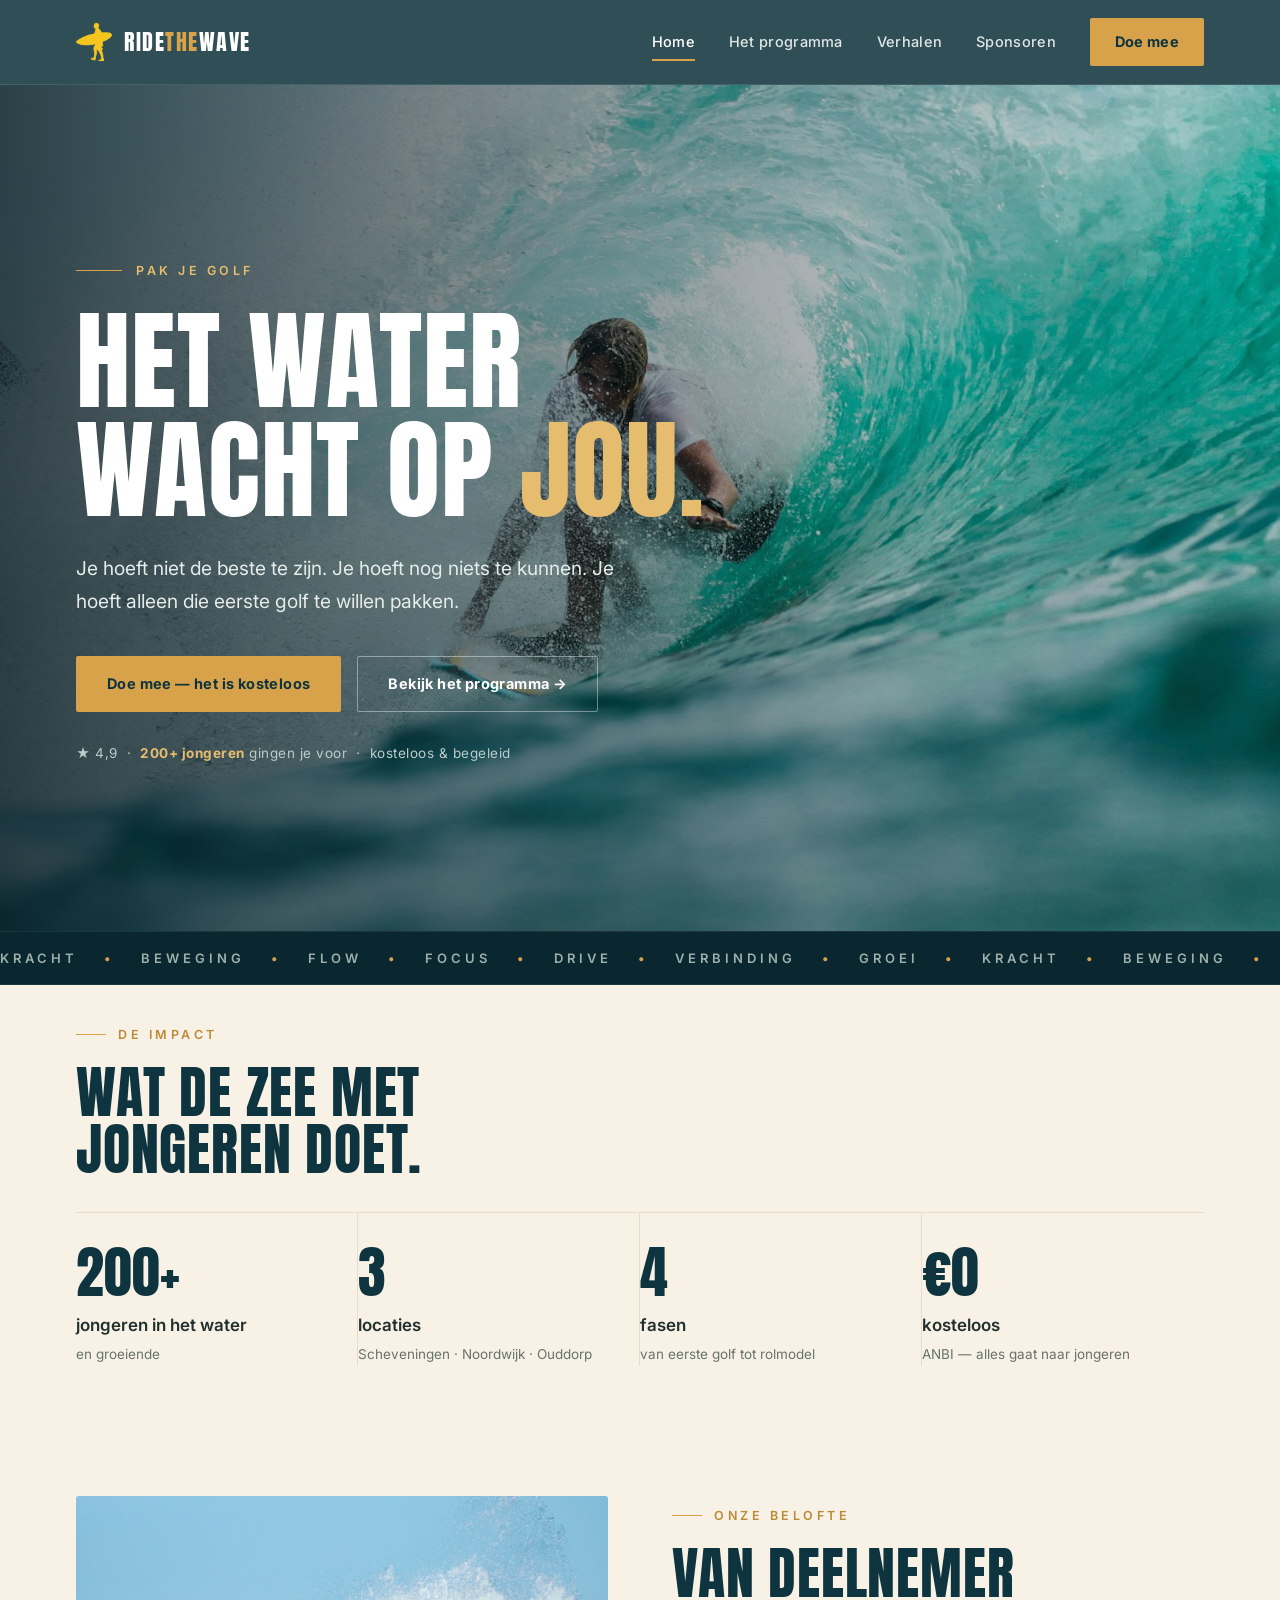
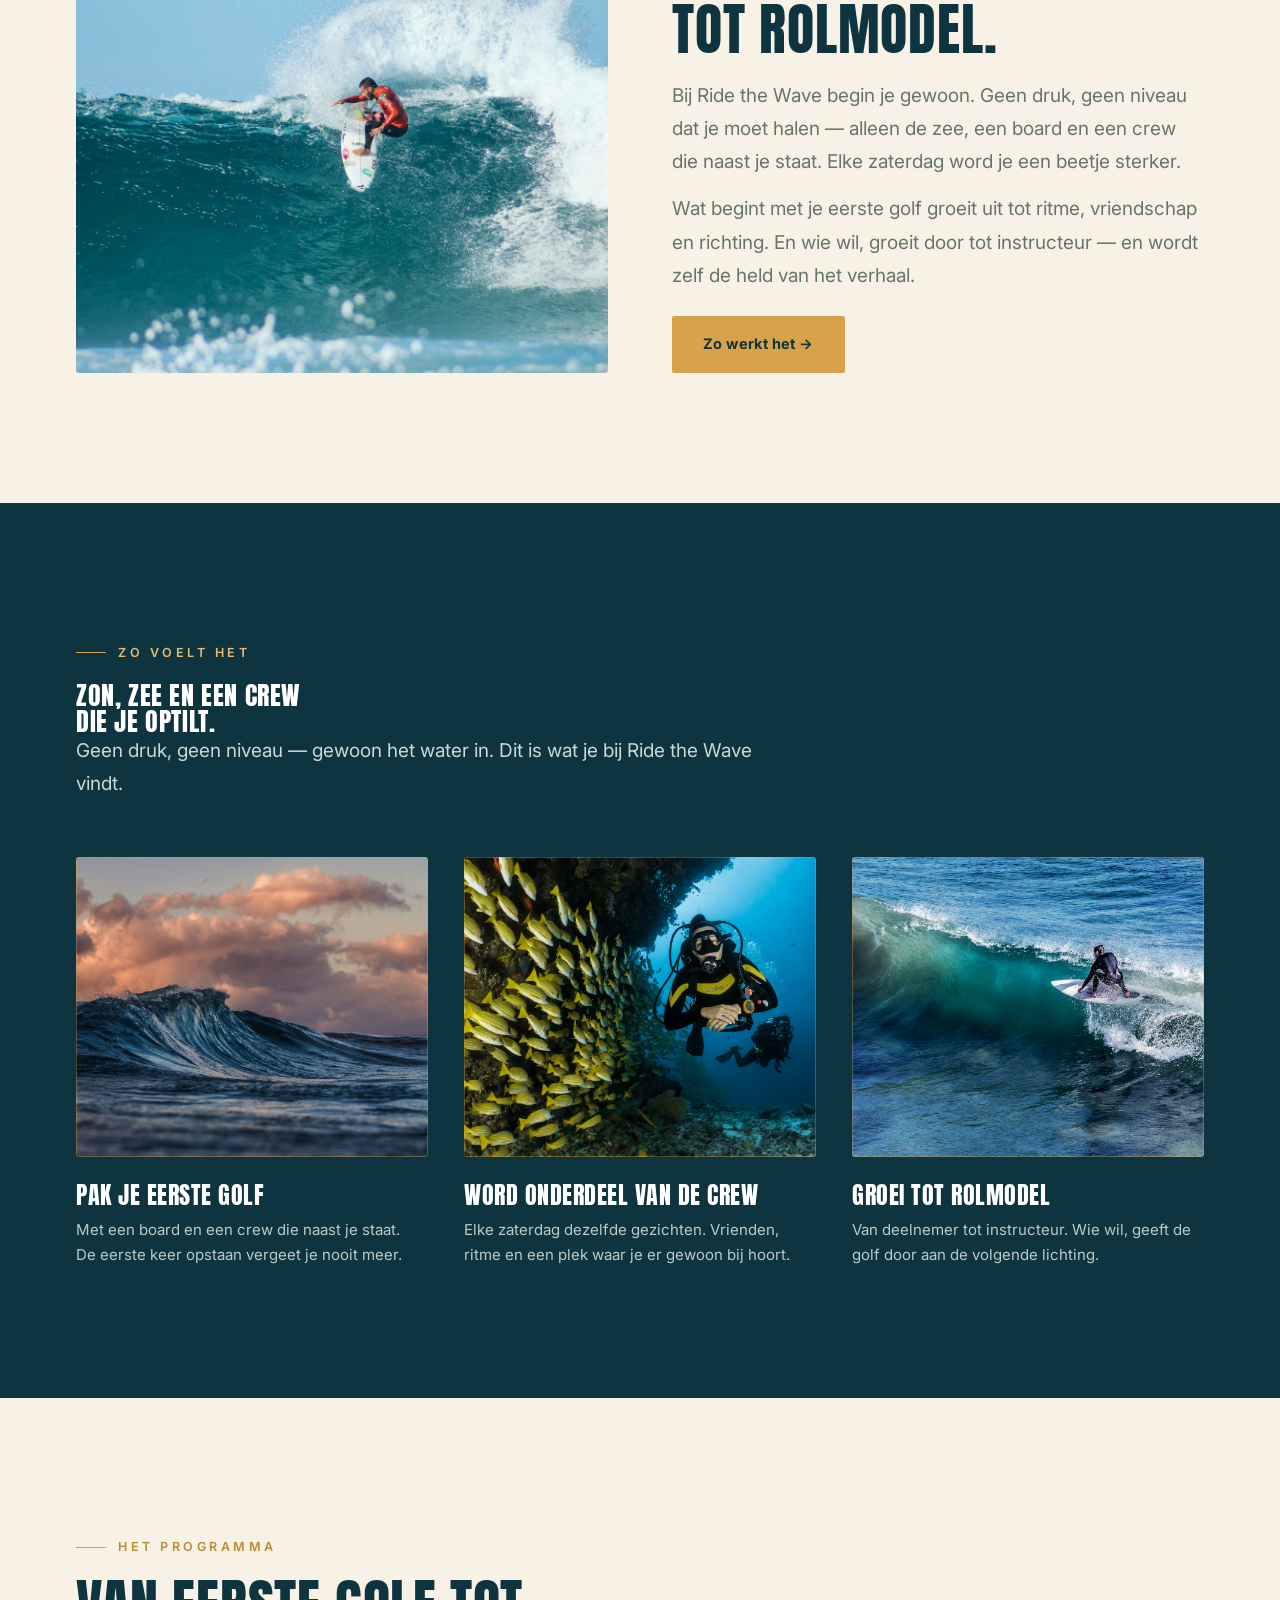
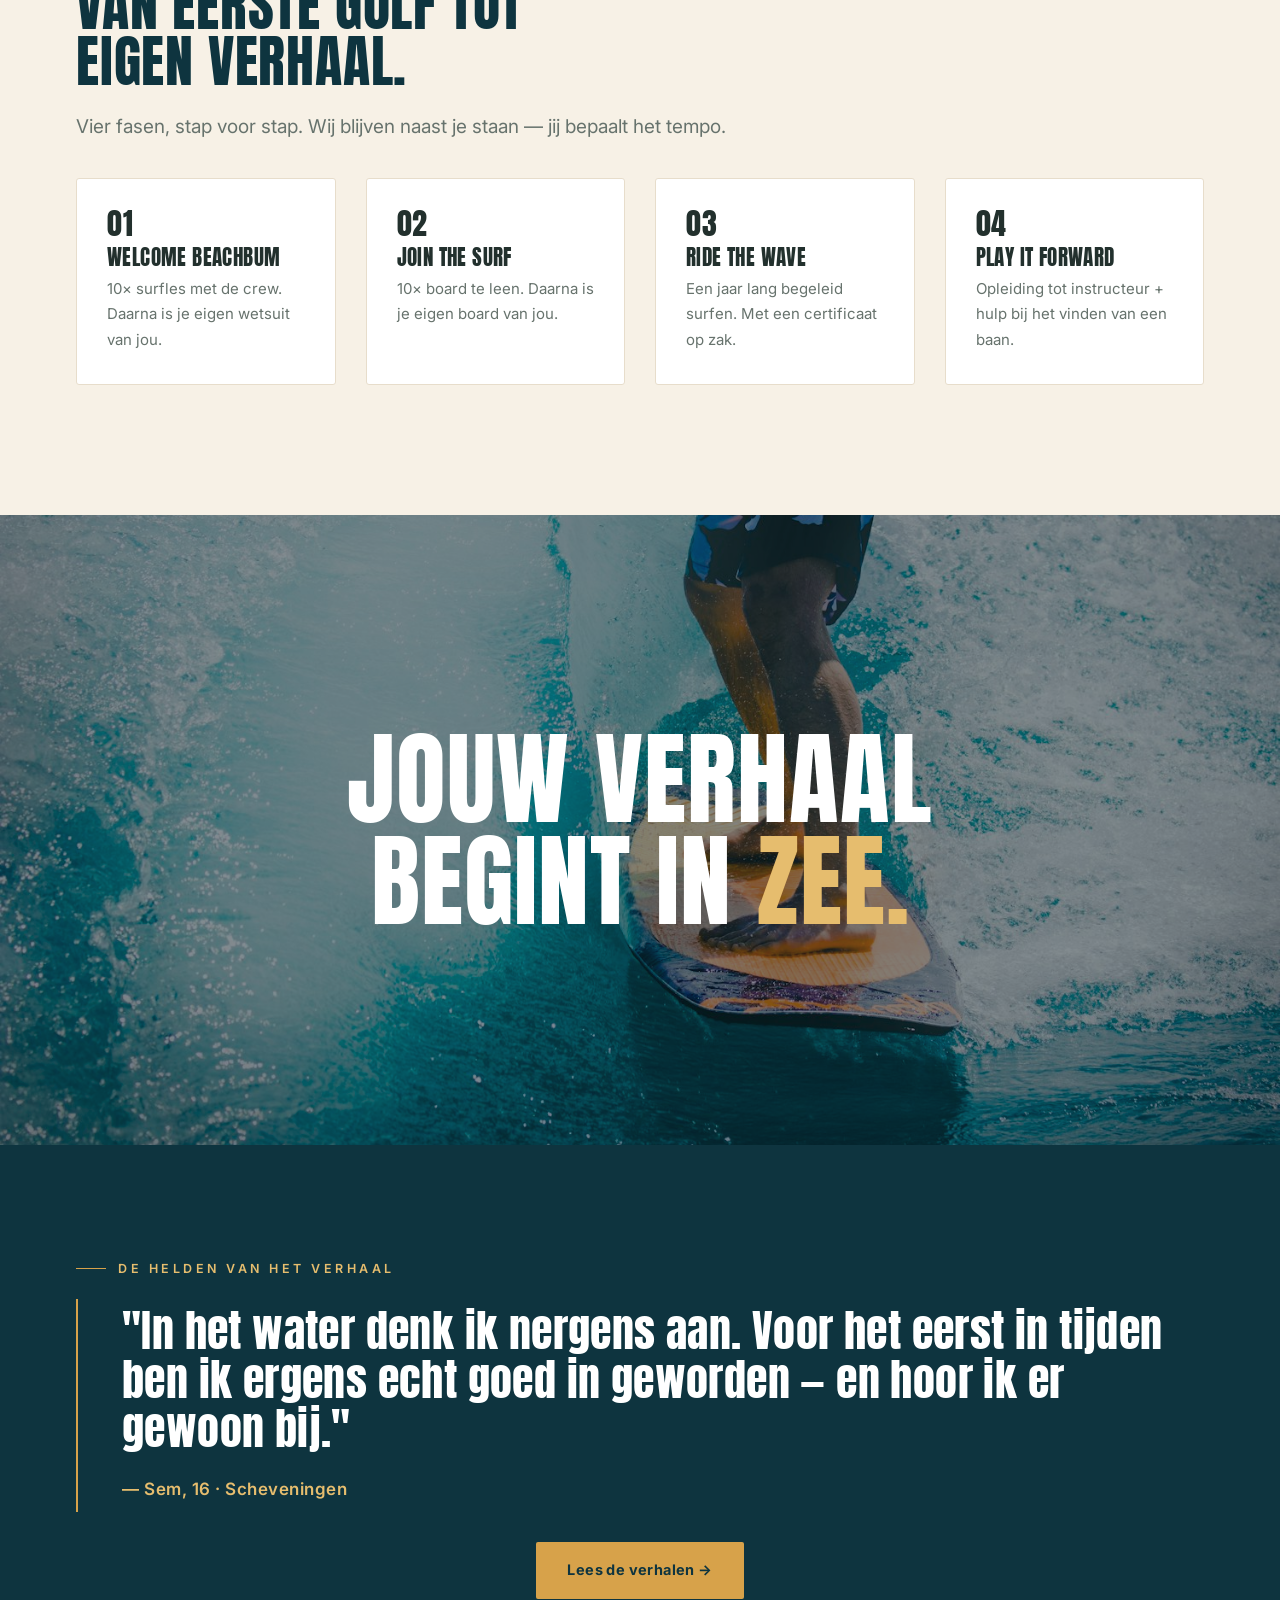
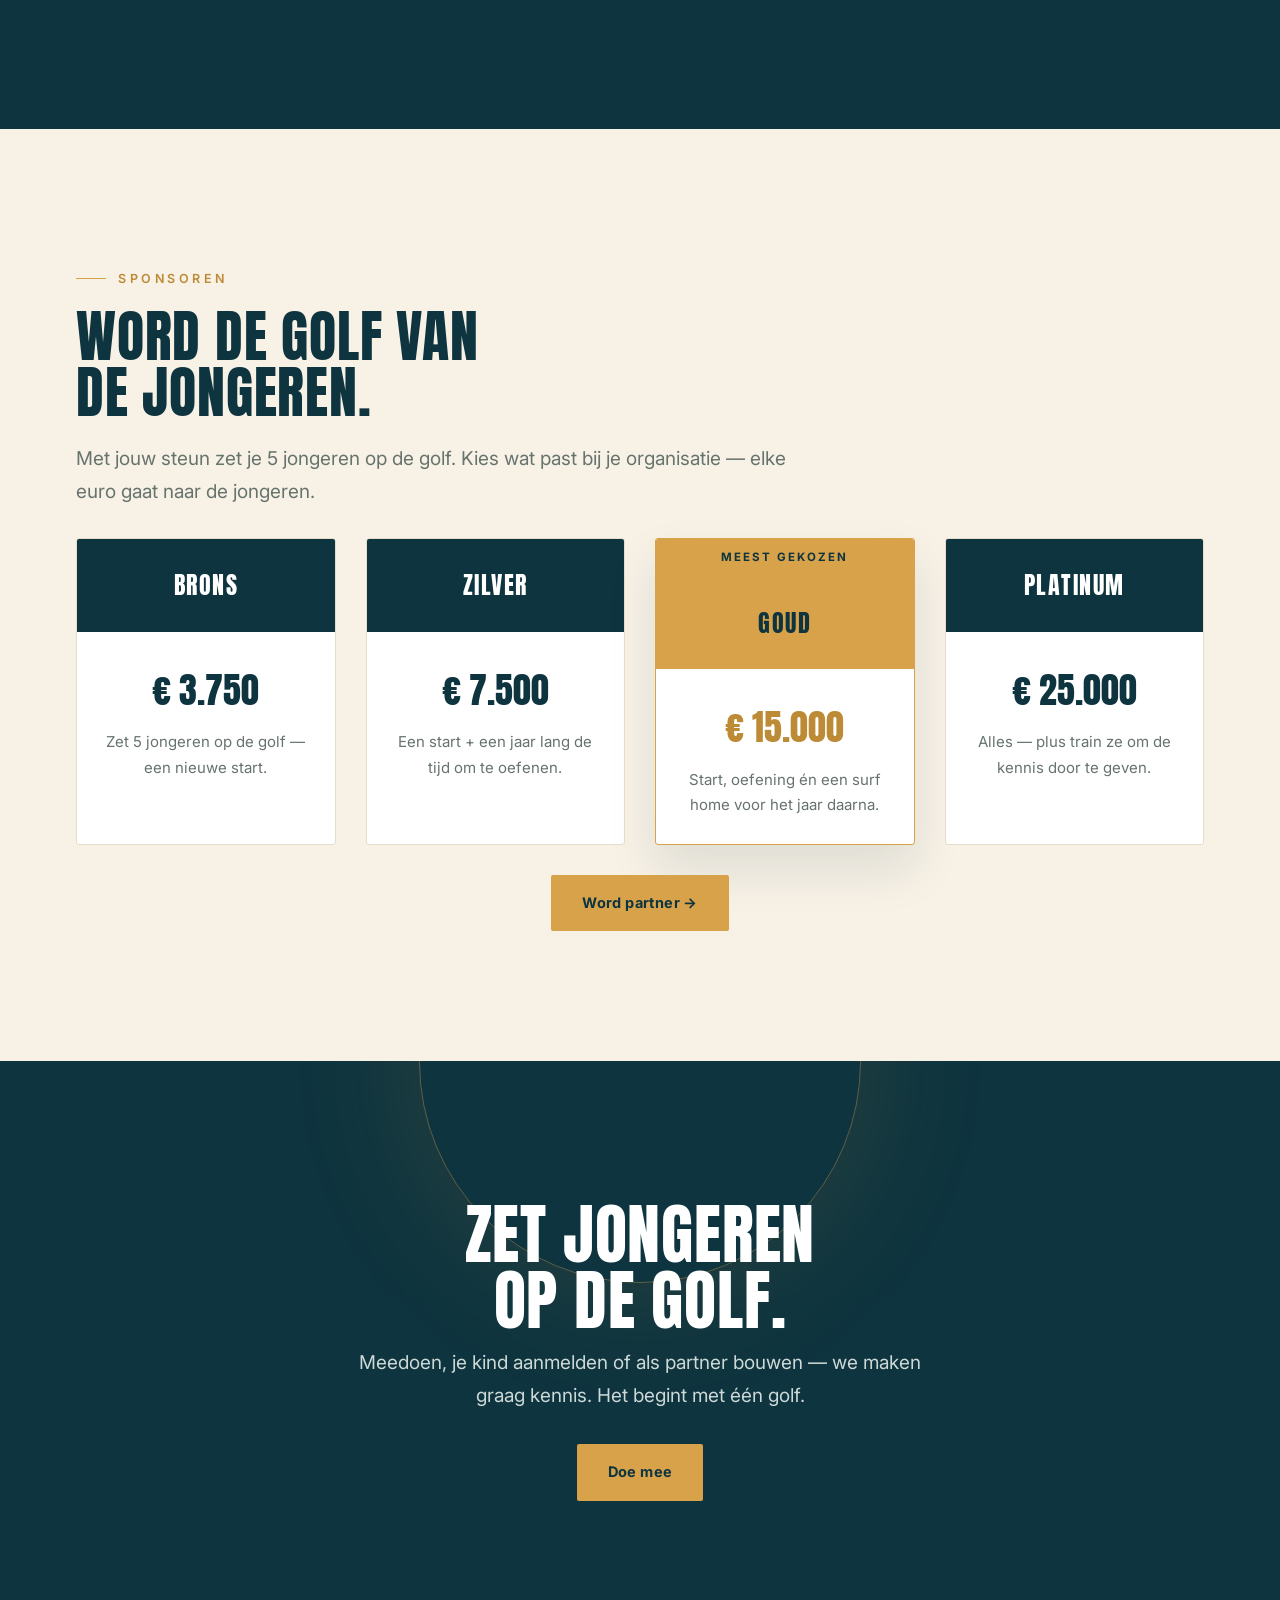
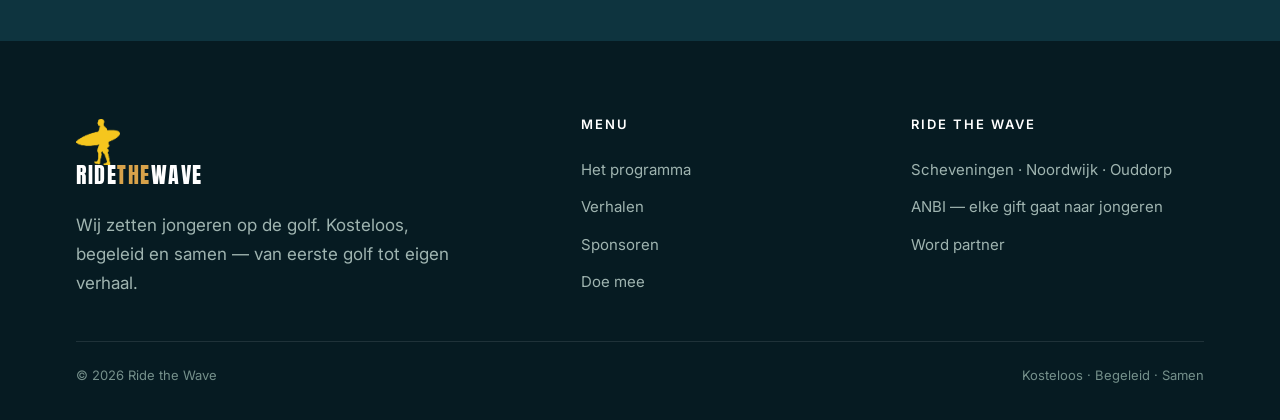
==== commit c8fa3892: "v13 premium editorial: oceaanblauw + verfijnd goud, zon als subtiele gloed/gouden-uur (geen kinderac" ====
--- a/rtw/index.html
+++ b/rtw/index.html
@@ -2,7 +2,7 @@
 <meta charset="utf-8"><meta name="viewport" content="width=device-width,initial-scale=1">
 <title>Ride the Wave — Het water wacht op jou</title>
 <link href="https://fonts.googleapis.com/css2?family=Anton&family=Inter:wght@400;500;600;700&display=swap" rel="stylesheet">
-<link rel="stylesheet" href="styles.css?v=12">
+<link rel="stylesheet" href="styles.css?v=13">
 </head><body>
 
 <nav class="nav"><div class="wrap">
--- a/rtw/styles.css
+++ b/rtw/styles.css
@@ -1,225 +1,207 @@
-/* Ride the Wave — design system v10 : SUNSET-GRADIENT (festival-stijl)
-   Blauw (zee) + geel (zon) hoofd; rood/oranje ALLEEN in de gradient-overgang (de zon). Echte foto's. Geen losse zonnen. */
+/* Ride the Wave — design system v13 : PREMIUM EDITORIAL
+   Diep oceaanblauw + crème + verfijnd goud (de zon = gouden-uur licht & één goud-accent). Geen regenboog-gradient, geen golfjes, geen dikke knoppen. */
 :root{
-  --blue:#0F3D4E; --blue-2:#0a2c39; --blue-3:#06202b;
-  --ocean:#1F7A92; --ocean-2:#36A0BC;
-  --yellow:#F6C945; --yellow-2:#FFD86A; --yellow-d:#e3b531;
-  --orange:#EE8C44; --red:#D2553A;
-  --sand:#E7D6B8; --sand-2:#EFE3C6; --brown:#9C7A4E;
-  --creme:#FBF5EA; --white:#fff;
-  --ink:#1b3138; --muted:#5d7077; --line:#e7ddc6;
-  /* de zon-overgang: zee -> dusk -> rood -> oranje -> geel -> zand */
-  --sunset:linear-gradient(180deg,#0F3D4E 0%,#243f60 20%,#7a3f57 40%,#C2553F 58%,#EE8C44 74%,#F6C945 89%,#EBD7AE 100%);
-  --maxw:1180px; --r:22px; --sh:0 18px 48px rgba(15,61,78,.14);
+  --navy:#0E343F; --navy-2:#0a2730; --navy-3:#061b22;       /* diepe oceaan */
+  --teal:#1C6E7E;                                            /* subtiele zee */
+  --gold:#D7A24A; --gold-2:#E6BD6E; --gold-d:#bd8a36;        /* de zon (verfijnd) */
+  --cream:#F7F1E6; --sand:#EADFC9; --white:#fff;
+  --ink:#22302d; --muted:#67736d; --line:#e7ddcb;
+  --maxw:1200px;
 }
 *{margin:0;padding:0;box-sizing:border-box}
 html{scroll-behavior:smooth}
-body{font-family:'Inter',system-ui,sans-serif;color:var(--ink);background:var(--creme);line-height:1.65;-webkit-font-smoothing:antialiased;font-size:17px}
+body{font-family:'Inter',system-ui,sans-serif;color:var(--ink);background:var(--cream);line-height:1.7;-webkit-font-smoothing:antialiased;font-size:17px}
 img{display:block;max-width:100%}
 a{color:inherit;text-decoration:none}
-.wrap{max-width:var(--maxw);margin:0 auto;padding:0 32px}
-h1,h2,h3,.anton{font-family:'Anton',sans-serif;font-weight:400;letter-spacing:.4px;line-height:.98;text-transform:uppercase}
+.wrap{max-width:var(--maxw);margin:0 auto;padding:0 36px}
+h1,h2,h3,.anton{font-family:'Anton',sans-serif;font-weight:400;letter-spacing:.6px;line-height:1;text-transform:uppercase}
 section{position:relative;z-index:2}
-::selection{background:var(--yellow);color:var(--blue)}
-
-/* ---------- buttons ---------- */
-.btn{display:inline-flex;align-items:center;gap:.5em;font-family:'Inter';font-weight:800;font-size:15px;letter-spacing:.2px;
-  padding:15px 30px;border-radius:999px;transition:transform .16s,box-shadow .16s,background .16s;cursor:pointer;border:2px solid transparent}
-.btn:hover{transform:translateY(-2px)}
-.btn-terra{background:var(--yellow);color:var(--blue);box-shadow:0 6px 0 var(--yellow-d)}
-.btn-terra:hover{background:var(--yellow-2);box-shadow:0 4px 0 var(--yellow-d)}
-.btn-yellow{background:var(--yellow);color:var(--blue);box-shadow:0 6px 0 var(--yellow-d)}
-.btn-yellow:hover{background:var(--yellow-2);box-shadow:0 4px 0 var(--yellow-d)}
-.btn-ghost{background:transparent;border-color:rgba(255,255,255,.65);color:#fff}
-.btn-ghost:hover{background:rgba(255,255,255,.12);border-color:#fff}
-.btn-ghost.dark{border-color:var(--blue);color:var(--blue)}
+::selection{background:var(--gold);color:var(--navy)}
+.wd{display:none}            /* oude golf-dividers uit */
+
+/* ---------- buttons (strak, verfijnd) ---------- */
+.btn{display:inline-flex;align-items:center;gap:.55em;font-family:'Inter';font-weight:700;font-size:14.5px;letter-spacing:.4px;
+  padding:15px 30px;border-radius:2px;transition:background .2s,color .2s,border-color .2s,transform .2s;cursor:pointer;border:1px solid transparent}
+.btn:hover{transform:translateY(-1px)}
+.btn-terra,.btn-yellow{background:var(--gold);color:var(--navy)}
+.btn-terra:hover,.btn-yellow:hover{background:var(--gold-2)}
+.btn-ghost{background:transparent;border-color:rgba(255,255,255,.4);color:#fff}
+.btn-ghost:hover{border-color:#fff;background:rgba(255,255,255,.06)}
+.btn-ghost.dark{border-color:var(--navy);color:var(--navy)}
 
 /* ---------- nav ---------- */
-.nav{position:sticky;top:0;z-index:50;background:rgba(15,61,78,.95);backdrop-filter:saturate(140%) blur(10px);color:#fff;border-bottom:1px solid rgba(255,255,255,.08)}
-.nav .wrap{display:flex;align-items:center;justify-content:space-between;height:78px}
+.nav{position:sticky;top:0;z-index:50;background:rgba(14,52,63,.86);backdrop-filter:saturate(140%) blur(12px);color:#fff;border-bottom:1px solid rgba(255,255,255,.1)}
+.nav .wrap{display:flex;align-items:center;justify-content:space-between;height:84px}
 .brand{display:flex;align-items:center;gap:12px}
-.brand img{height:40px}
-.brand .wm{font-family:'Anton';font-size:23px;letter-spacing:1px;line-height:.9;color:#fff}
-.brand .wm b{color:var(--yellow);font-weight:400}
-.nav-links{display:flex;align-items:center;gap:30px}
-.nav-links a{font-weight:600;font-size:15px;color:#cfe2e8;transition:color .15s;position:relative}
+.brand img{height:38px}
+.brand .wm{font-family:'Anton';font-size:22px;letter-spacing:1.5px;line-height:.9;color:#fff}
+.brand .wm b{color:var(--gold);font-weight:400}
+.nav-links{display:flex;align-items:center;gap:34px}
+.nav-links a{font-weight:500;font-size:14.5px;letter-spacing:.3px;color:#dfe7e6;transition:color .15s;position:relative}
 .nav-links a:not(.btn):hover,.nav-links a.active:not(.btn){color:#fff}
-.nav-links a.active:not(.btn)::after{content:"";position:absolute;left:0;right:0;bottom:-6px;height:3px;background:var(--yellow);border-radius:2px}
-.nav-links .btn{padding:12px 24px;color:#0a2730;font-weight:800;box-shadow:0 5px 0 var(--yellow-d)}
+.nav-links a.active:not(.btn)::after{content:"";position:absolute;left:0;right:0;bottom:-7px;height:2px;background:var(--gold)}
+.nav-links .btn{padding:11px 24px;color:var(--navy);font-weight:700}
 .nav-toggle{display:none;background:none;border:0;color:#fff;font-size:26px;cursor:pointer}
-@media(max-width:900px){
-  .nav-links{position:fixed;inset:78px 0 auto 0;background:var(--blue);flex-direction:column;gap:0;padding:8px 0;
-    transform:translateY(-130%);transition:transform .28s;box-shadow:0 24px 44px rgba(0,0,0,.3)}
+@media(max-width:920px){
+  .nav-links{position:fixed;inset:84px 0 auto 0;background:var(--navy);flex-direction:column;gap:0;padding:8px 0;
+    transform:translateY(-130%);transition:transform .28s;box-shadow:0 24px 44px rgba(0,0,0,.32)}
   .nav-links.open{transform:translateY(0)}
-  .nav-links a{padding:15px 32px;width:100%}.nav-links a.active::after{display:none}
-  .nav-links .btn{margin:12px 32px}.nav-toggle{display:block}
+  .nav-links a{padding:16px 36px;width:100%}.nav-links a.active::after{display:none}
+  .nav-links .btn{margin:12px 36px}.nav-toggle{display:block}
 }
 
-/* ---------- hero (echte foto + sunset-waas) ---------- */
-.hero{position:relative;min-height:92vh;display:flex;align-items:flex-end;color:#fff;overflow:hidden}
-.hero .bg{position:absolute;inset:0;object-fit:cover;width:100%;height:100%;transform:scale(1.03)}
-.hero .veil{position:absolute;inset:0;background:
-  linear-gradient(180deg,rgba(15,61,78,.34) 0%,rgba(15,61,78,.10) 34%,rgba(12,45,54,.55) 70%,rgba(8,40,53,.94) 100%)}
-.hero .wrap{position:relative;padding-bottom:96px;padding-top:120px;width:100%}
-.kicker{display:inline-flex;align-items:center;gap:11px;font-family:'Inter';font-weight:800;letter-spacing:2.5px;font-size:13px;text-transform:uppercase;color:var(--blue);background:var(--yellow);padding:7px 16px;border-radius:999px;margin-bottom:22px}
-.hero h1{font-size:clamp(54px,9.5vw,138px);max-width:14ch;letter-spacing:.5px;text-shadow:0 4px 34px rgba(0,0,0,.3)}
-.hero h1 em{font-style:normal;color:var(--yellow)}
-.tagline{margin:26px 0 4px;font-size:clamp(16px,1.7vw,21px);font-weight:500;max-width:48ch;color:#edf4f1}
-.tagline span{display:block}
-.hero-cta{display:flex;gap:14px;flex-wrap:wrap;margin-top:34px}
-.hero-proof{margin-top:28px;font-size:14px;color:#d3e6e2;letter-spacing:.3px}
-.hero-proof b{color:var(--yellow);font-weight:800}
-
-/* page hero (gradient, geen losse zon) */
-.phero{background:linear-gradient(150deg,#0c4f63 0%,var(--blue) 55%,var(--blue-2) 100%);color:#fff;padding:104px 0 96px;position:relative;overflow:hidden}
+/* ---------- hero (gouden-uur foto, editorial) ---------- */
+.hero{position:relative;min-height:94vh;display:flex;align-items:center;color:#fff;overflow:hidden}
+.hero .bg{position:absolute;inset:0;object-fit:cover;width:100%;height:100%}
+.hero .veil{position:absolute;inset:0;background:linear-gradient(90deg,rgba(8,27,34,.82) 0%,rgba(8,27,34,.45) 45%,rgba(8,27,34,.12) 100%)}
+.hero .waves{display:none}
+.hero .wrap{position:relative;width:100%}
+.kicker{display:inline-flex;align-items:center;gap:14px;font-family:'Inter';font-weight:600;letter-spacing:3.5px;font-size:12.5px;text-transform:uppercase;color:var(--gold-2);margin-bottom:26px}
+.kicker::before{content:"";width:46px;height:1px;background:var(--gold)}
+.hero h1{font-size:clamp(52px,8.5vw,128px);max-width:13ch;letter-spacing:1px}
+.hero h1 em{font-style:normal;color:var(--gold-2)}
+.tagline{margin:28px 0 0;font-size:clamp(16px,1.5vw,20px);font-weight:400;max-width:46ch;color:#e4ecea;line-height:1.7}
+.hero-cta{display:flex;gap:16px;flex-wrap:wrap;margin-top:38px}
+.hero-proof{margin-top:30px;font-size:13.5px;letter-spacing:.5px;color:#bcccc8}
+.hero-proof b{color:var(--gold-2);font-weight:700}
+
+/* page hero */
+.phero{background:var(--navy);color:#fff;padding:130px 0 110px;position:relative;overflow:hidden}
+.phero::after{content:"";position:absolute;right:8%;top:-160px;width:300px;height:300px;border-radius:50%;border:1px solid rgba(215,162,74,.35);box-shadow:0 0 120px rgba(215,162,74,.12)}
 .phero .wrap{position:relative;z-index:2}
-.phero h1{font-size:clamp(46px,7.5vw,98px);max-width:16ch;text-shadow:0 4px 24px rgba(0,0,0,.2)}
-.phero h1 em{font-style:normal;color:#fff}
-.phero p{margin-top:20px;max-width:52ch;font-size:19px;color:#fff;opacity:.94}
-
-/* ---------- FESTIVAL-sectie: sunset-gradient + witomlijste fotokaarten ---------- */
-.festival{background:var(--sunset);color:#fff;padding:120px 0 150px;position:relative}
-.festival .head{text-align:center;max-width:62ch;margin:0 auto 54px}
-.festival .eyebrow{color:#fff;opacity:.85}
-.festival h2{color:#fff;font-size:clamp(34px,5vw,60px);text-shadow:0 4px 24px rgba(0,0,0,.18)}
-.festival .lead{color:#fff;opacity:.92;margin:14px auto 0}
-.fcards{display:grid;grid-template-columns:repeat(3,1fr);gap:34px}
-@media(max-width:860px){.fcards{grid-template-columns:1fr;gap:40px;max-width:460px;margin:0 auto}}
-.fitem{text-align:center}
-.fitem .frame{background:#fff;padding:10px;border-radius:18px;box-shadow:0 22px 50px rgba(0,0,0,.22);transition:transform .2s}
-.fitem:nth-child(odd) .frame{transform:rotate(-1.2deg)}
-.fitem:nth-child(even) .frame{transform:rotate(1.2deg)}
-.fitem:hover .frame{transform:rotate(0) translateY(-4px)}
-.fitem .frame img{width:100%;height:248px;object-fit:cover;border-radius:11px;display:block}
-.fitem h3{font-size:27px;margin:24px 0 10px;color:#fff;text-shadow:0 2px 14px rgba(0,0,0,.18)}
-.fitem p{color:#fff;opacity:.92;font-size:15px;max-width:34ch;margin:0 auto}
-/* golvende zand-rand onderaan */
-.festival::after{content:"";position:absolute;left:0;right:0;bottom:-1px;height:60px;background-repeat:no-repeat;background-size:100% 100%;
-  background-image:url("data:image/svg+xml,%3Csvg xmlns='http://www.w3.org/2000/svg' viewBox='0 0 1440 70' preserveAspectRatio='none'%3E%3Cpath d='M0,38 C200,68 380,12 600,36 C820,60 1020,14 1240,36 C1340,46 1400,30 1440,34 L1440,70 L0,70 Z' fill='%23FBF5EA'/%3E%3C/svg%3E")}
-
-/* ---------- sfeerwoorden band ---------- */
-.band{background:var(--blue-2);overflow:hidden;padding:20px 0}
-.band .row{display:flex;white-space:nowrap;animation:scroll 42s linear infinite;font-family:'Anton';font-size:26px;letter-spacing:3px;color:var(--yellow);text-transform:uppercase}
-.band .row span{display:inline-flex;align-items:center;gap:30px;padding-right:30px}
-.band .row .dot{color:var(--orange);font-style:normal}
+.phero .kicker{color:var(--gold-2)}
+.phero h1{font-size:clamp(44px,7vw,92px);max-width:16ch}
+.phero h1 em{font-style:normal;color:var(--gold-2)}
+.phero p{margin-top:22px;max-width:54ch;font-size:19px;color:#cdd9d6}
+
+/* ---------- dunne sfeerwoorden-ticker (verfijnd) ---------- */
+.band{background:var(--navy-2);overflow:hidden;padding:15px 0;border-top:1px solid rgba(255,255,255,.07);border-bottom:1px solid rgba(255,255,255,.07)}
+.band .row{display:flex;white-space:nowrap;animation:scroll 60s linear infinite;font-family:'Inter';font-weight:600;font-size:13px;letter-spacing:4px;text-transform:uppercase;color:#9fb0ac}
+.band .row span{display:inline-flex;align-items:center;gap:26px;padding-right:26px}
+.band .row .dot{color:var(--gold);font-style:normal}
 @keyframes scroll{from{transform:translateX(0)}to{transform:translateX(-50%)}}
 
 /* ---------- sections ---------- */
-.sec{padding:104px 0}
-.sec.creme{background:var(--creme)}
+.sec{padding:130px 0}
+.sec.creme{background:var(--cream)}
 .sec.zand{background:var(--sand)}
-.sec.sea{background:var(--blue);color:#fff;padding-top:120px}
-.eyebrow{font-family:'Inter';font-weight:800;letter-spacing:3px;font-size:13px;color:var(--ocean);text-transform:uppercase;margin-bottom:16px}
-.sec.zand .eyebrow{color:var(--brown)}
-.sec.sea .eyebrow{color:var(--yellow)}
-.sec h2{font-size:clamp(32px,4.6vw,56px);max-width:20ch;margin-bottom:18px;color:var(--blue)}
+.sec.sea{background:var(--navy);color:#fff}
+.eyebrow{font-family:'Inter';font-weight:600;letter-spacing:3.5px;font-size:12.5px;color:var(--gold-d);text-transform:uppercase;margin-bottom:20px;display:inline-flex;align-items:center;gap:12px}
+.eyebrow::before{content:"";width:30px;height:1px;background:var(--gold)}
+.sec.sea .eyebrow,.sec.zand .eyebrow{color:var(--gold-2)}
+.sec h2{font-size:clamp(34px,4.4vw,58px);max-width:18ch;margin-bottom:20px;color:var(--navy);letter-spacing:.8px}
 .sec.sea h2{color:#fff}
-.lead{font-size:19px;color:var(--muted);max-width:62ch}
-.sec.zand .lead{color:#5c5238}.sec.sea .lead{color:#cfe4ea}
+.lead{font-size:19px;color:var(--muted);max-width:60ch;line-height:1.75}
+.sec.sea .lead{color:#cdd9d6}.sec.zand .lead{color:#5f5a48}
 
 /* stats */
-.stats{display:grid;grid-template-columns:repeat(4,1fr);gap:30px;margin-top:12px}
-.stat{padding-top:22px;border-top:4px solid var(--yellow)}
-.stat .n{font-family:'Anton';font-size:clamp(42px,5vw,68px);color:var(--ocean);line-height:1}
-.sec.sea .stat .n{color:var(--yellow)}
-.stat .l{font-weight:700;margin-top:8px;color:var(--ink)}.sec.sea .stat .l{color:#fff}
-.stat small{display:block;color:var(--muted);font-weight:400;font-size:14px;margin-top:2px}
-.sec.sea .stat small{color:#a0c6cf}
-@media(max-width:760px){.stats{grid-template-columns:repeat(2,1fr)}}
+.stats{display:grid;grid-template-columns:repeat(4,1fr);gap:0;margin-top:18px;border-top:1px solid var(--line)}
+.stat{padding:32px 28px 0 0;border-right:1px solid var(--line)}
+.stat:last-child{border-right:0}
+.stat .n{font-family:'Anton';font-size:clamp(40px,4.4vw,60px);color:var(--navy);line-height:1}
+.sec.sea .stat .n{color:var(--gold-2)}
+.stat .l{font-weight:600;margin-top:10px;color:var(--ink)}.sec.sea .stat .l{color:#fff}
+.stat small{display:block;color:var(--muted);font-weight:400;font-size:13.5px;margin-top:3px}
+.sec.sea .stat small{color:#aebcb8}
+@media(max-width:760px){.stats{grid-template-columns:repeat(2,1fr)}.stat{border-right:0;padding-right:0}}
+
+/* editorial photo cards (vervangt de festival-regenboog) */
+.festival{background:var(--navy);color:#fff;padding:130px 0}
+.festival::after{content:none}
+.festival .head{max-width:64ch;margin:0 0 56px}
+.festival .eyebrow{color:var(--gold-2)}
+.festival h2{color:#fff}
+.festival .lead{color:#cdd9d6}
+.fcards{display:grid;grid-template-columns:repeat(3,1fr);gap:36px}
+@media(max-width:860px){.fcards{grid-template-columns:1fr;gap:40px;max-width:440px}}
+.fitem .frame{overflow:hidden;border-radius:3px;position:relative}
+.fitem .frame::after{content:"";position:absolute;inset:0;box-shadow:inset 0 0 0 1px rgba(215,162,74,.35)}
+.fitem .frame img{width:100%;height:300px;object-fit:cover;transition:transform .5s ease}
+.fitem:hover .frame img{transform:scale(1.05)}
+.fitem h3{font-size:24px;margin:26px 0 10px;color:#fff;letter-spacing:.5px}
+.fitem p{color:#bcccc8;font-size:15px;max-width:38ch}
 
 /* cards */
-.grid{display:grid;gap:26px}
+.grid{display:grid;gap:30px}
 .g2{grid-template-columns:repeat(2,1fr)}.g3{grid-template-columns:repeat(3,1fr)}.g4{grid-template-columns:repeat(4,1fr)}
 @media(max-width:900px){.g3,.g4{grid-template-columns:repeat(2,1fr)}}
 @media(max-width:600px){.g2,.g3,.g4{grid-template-columns:1fr}}
-.card{background:#fff;border-radius:var(--r);overflow:hidden;box-shadow:var(--sh);border:1px solid var(--line);transition:transform .2s,box-shadow .2s}
-.card:hover{transform:translateY(-5px);box-shadow:0 28px 60px rgba(15,61,78,.16)}
-.card .pad{padding:28px 28px 30px}
-.card img{width:100%;height:210px;object-fit:cover}
-.card h3{font-size:23px;color:var(--blue);margin-bottom:10px}
+.card{background:var(--white);border:1px solid var(--line);border-radius:3px;overflow:hidden;transition:transform .2s,box-shadow .2s}
+.card:hover{transform:translateY(-3px);box-shadow:0 24px 50px rgba(14,52,63,.10)}
+.card .pad{padding:30px 30px 32px}
+.card img{width:100%;height:220px;object-fit:cover}
+.card h3{font-size:22px;color:var(--navy);margin-bottom:10px;letter-spacing:.4px}
 .card p{color:var(--muted);font-size:15px}
 
 /* phase */
-.phase{display:flex;gap:24px;align-items:flex-start;background:#fff;border-radius:var(--r);padding:30px 32px;box-shadow:var(--sh);border:1px solid var(--line);transition:transform .2s}
-.phase:hover{transform:translateY(-3px)}
-.phase .num{flex:0 0 auto;width:60px;height:60px;border-radius:50%;background:var(--yellow);color:var(--blue);font-family:'Anton';font-size:26px;display:flex;align-items:center;justify-content:center;box-shadow:0 4px 0 var(--yellow-d)}
-.phase h3{font-size:24px;color:var(--blue)}.phase p{color:var(--muted);margin-top:6px}
-.phase .out{display:inline-flex;align-items:center;gap:7px;margin-top:12px;font-weight:800;font-size:13px;letter-spacing:.4px;color:var(--ocean)}
+.phase{display:flex;gap:26px;align-items:flex-start;padding:34px 0;border-top:1px solid var(--line)}
+.phase:last-child{border-bottom:1px solid var(--line)}
+.phase .num{flex:0 0 auto;font-family:'Anton';font-size:clamp(40px,4vw,60px);color:var(--gold);line-height:.9;min-width:90px}
+.phase h3{font-size:25px;color:var(--navy);letter-spacing:.5px}.phase p{color:var(--muted);margin-top:8px;max-width:54ch}
+.phase .out{display:inline-flex;align-items:center;gap:8px;margin-top:12px;font-weight:600;font-size:13px;letter-spacing:1px;text-transform:uppercase;color:var(--gold-d)}
 
 /* media row */
-.media{display:grid;grid-template-columns:1fr 1fr;gap:54px;align-items:center}
-.media img{width:100%;height:100%;min-height:380px;object-fit:cover;border-radius:var(--r);box-shadow:var(--sh)}
-@media(max-width:820px){.media{grid-template-columns:1fr;gap:30px}.media img{min-height:260px}}
+.media{display:grid;grid-template-columns:1fr 1fr;gap:64px;align-items:center}
+.media img{width:100%;height:100%;min-height:420px;object-fit:cover;border-radius:3px}
+@media(max-width:820px){.media{grid-template-columns:1fr;gap:32px}.media img{min-height:280px}}
 
 /* quote */
-.pull{background:var(--blue-2)!important;color:#fff;border-radius:var(--r);padding:54px 56px;position:relative;overflow:hidden}
-.pull::before{content:"\201C";position:absolute;top:-12px;left:24px;font-family:Georgia,serif;font-size:160px;color:rgba(246,201,69,.3);line-height:1}
-.pull q{font-family:'Anton';font-size:clamp(25px,3.3vw,40px);line-height:1.1;display:block;quotes:none;text-transform:none;letter-spacing:.3px;position:relative}
-.pull .by{margin-top:20px;color:var(--yellow);font-weight:700}
-@media(max-width:600px){.pull{padding:38px 28px}}
+.pull{border-left:2px solid var(--gold);padding:8px 0 8px 44px;position:relative}
+.pull q{font-family:'Anton';font-size:clamp(26px,3.4vw,46px);line-height:1.12;display:block;quotes:none;text-transform:none;letter-spacing:.4px;color:#fff}
+.sec:not(.sea) .pull q{color:var(--navy)}
+.pull .by{margin-top:22px;color:var(--gold-2);font-weight:600;letter-spacing:.5px}
+.sec:not(.sea) .pull .by{color:var(--gold-d)}
+@media(max-width:600px){.pull{padding-left:26px}}
 
 /* sponsor tiers */
-.tier{background:#fff;border-radius:var(--r);overflow:hidden;box-shadow:var(--sh);border:1px solid var(--line);display:flex;flex-direction:column}
-.tier .top{background:var(--blue)!important;color:#fff;padding:24px;font-family:'Anton';font-size:25px;text-align:center;letter-spacing:1px}
-.tier .price{font-family:'Anton';font-size:38px;color:var(--blue);text-align:center;padding:26px 0 8px}
-.tier .desc{padding:0 26px 24px;color:var(--muted);text-align:center;font-size:15px;flex:1}
-.tier .cta{padding:0 26px 30px;text-align:center}
-.tier.hi{outline:3px solid var(--yellow);outline-offset:-3px;transform:translateY(-8px)}
-.tier.hi .top{background:var(--ocean)!important}
-.tier.hi .price{color:var(--ocean)}
-.badge-best{background:var(--yellow);color:var(--blue);font-family:'Inter';font-weight:800;font-size:12px;letter-spacing:1.5px;text-align:center;padding:8px;text-transform:uppercase}
+.tier{background:var(--white);border:1px solid var(--line);border-radius:3px;overflow:hidden;display:flex;flex-direction:column}
+.tier .top{background:var(--navy)!important;color:#fff;padding:26px;font-family:'Anton';font-size:24px;text-align:center;letter-spacing:1.5px}
+.tier .price{font-family:'Anton';font-size:36px;color:var(--navy);text-align:center;padding:28px 0 8px}
+.tier .desc{padding:0 28px 26px;color:var(--muted);text-align:center;font-size:15px;flex:1}
+.tier .cta{padding:0 28px 32px;text-align:center}
+.tier.hi{border-color:var(--gold);box-shadow:0 24px 50px rgba(14,52,63,.1)}
+.tier.hi .top{background:var(--gold)!important;color:var(--navy)}
+.tier.hi .price{color:var(--gold-d)}
+.badge-best{background:var(--gold);color:var(--navy);font-family:'Inter';font-weight:700;font-size:11.5px;letter-spacing:2px;text-align:center;padding:9px;text-transform:uppercase}
 
 /* form */
-.form{background:#fff;border-radius:var(--r);padding:40px;box-shadow:var(--sh);border:1px solid var(--line);max-width:680px}
-.form label{display:block;font-weight:700;margin:18px 0 7px;color:var(--blue);font-size:15px}
-.form input,.form select{width:100%;padding:14px 16px;border:1.5px solid var(--line);border-radius:13px;font:inherit;background:#fdfaf0;transition:border-color .15s}
-.form input:focus,.form select:focus{outline:none;border-color:var(--ocean)}
+.form{background:var(--white);border:1px solid var(--line);border-radius:3px;padding:42px;max-width:680px}
+.form label{display:block;font-weight:600;margin:18px 0 7px;color:var(--navy);font-size:14.5px;letter-spacing:.3px}
+.form input,.form select{width:100%;padding:14px 16px;border:1px solid var(--line);border-radius:2px;font:inherit;background:#fdfaf2;transition:border-color .15s}
+.form input:focus,.form select:focus{outline:none;border-color:var(--gold)}
 .roles{display:flex;gap:10px;flex-wrap:wrap;margin-top:8px}
-.role{flex:1;min-width:120px;text-align:center;padding:13px;border:1.5px solid var(--line);border-radius:13px;cursor:pointer;font-weight:700;color:var(--blue);transition:.15s}
-.role:hover{border-color:var(--ocean)}
-.role.sel{background:var(--blue);color:#fff;border-color:var(--blue)}
-.thanks{display:none;background:var(--blue);color:#fff;border-radius:16px;padding:24px;margin-top:20px;font-weight:600}
-
-/* CTA strip (sunset-gradient, geen losse zon) */
-.ctastrip{background:linear-gradient(150deg,#0c4f63 0%,var(--blue) 55%,var(--blue-2) 110%);color:#fff;text-align:center;padding:124px 0 104px;position:relative;overflow:hidden}
+.role{flex:1;min-width:120px;text-align:center;padding:14px;border:1px solid var(--line);border-radius:2px;cursor:pointer;font-weight:600;color:var(--navy);transition:.15s}
+.role:hover{border-color:var(--gold)}
+.role.sel{background:var(--navy);color:#fff;border-color:var(--navy)}
+.thanks{display:none;background:var(--navy);color:#fff;border-radius:3px;padding:24px;margin-top:20px;font-weight:500}
+
+/* CTA strip */
+.ctastrip{background:var(--navy);color:#fff;text-align:center;padding:140px 0;position:relative;overflow:hidden}
+.ctastrip::before{content:"";position:absolute;left:50%;top:-220px;width:440px;height:440px;transform:translateX(-50%);border-radius:50%;border:1px solid rgba(215,162,74,.4);box-shadow:0 0 140px rgba(215,162,74,.14)}
 .ctastrip .wrap{position:relative;z-index:2}
-.ctastrip h2{font-size:clamp(36px,5.5vw,68px);margin-bottom:12px;color:#fff;text-shadow:0 4px 24px rgba(0,0,0,.2)}
-.ctastrip p{max-width:50ch;margin:0 auto 32px;font-size:19px;color:#fff;opacity:.94}
-
-/* golf-divider bovenaan donkere/sea secties */
-.sec.sea::before{content:"";position:absolute;top:-1px;left:0;right:0;height:46px;background-repeat:no-repeat;background-size:100% 100%;z-index:3;
-  background-image:url("data:image/svg+xml,%3Csvg xmlns='http://www.w3.org/2000/svg' viewBox='0 0 1440 60' preserveAspectRatio='none'%3E%3Cpath d='M0,30 C180,62 360,2 540,28 C720,54 900,6 1080,30 C1260,52 1380,18 1440,28 L1440,0 L0,0 Z' fill='%23FBF5EA'/%3E%3C/svg%3E")}
+.ctastrip h2{font-size:clamp(36px,5.2vw,66px);margin-bottom:14px;color:#fff;letter-spacing:.8px}
+.ctastrip p{max-width:50ch;margin:0 auto 32px;font-size:19px;color:#cdd9d6}
 
 /* full-bleed break */
-.break{position:relative;min-height:72vh;display:flex;align-items:center;justify-content:center;text-align:center;overflow:hidden;z-index:2}
+.break{position:relative;min-height:70vh;display:flex;align-items:center;justify-content:center;text-align:center;overflow:hidden;z-index:2}
 .break img{position:absolute;inset:0;width:100%;height:100%;object-fit:cover}
-.break .grad{position:absolute;inset:0;background:linear-gradient(120deg,rgba(15,61,78,.62),rgba(210,85,58,.40))}
-.break h2{position:relative;color:#fff;font-size:clamp(42px,9vw,140px);line-height:.92;max-width:18ch;text-shadow:0 8px 40px rgba(0,0,0,.32)}
-.break h2 span{color:var(--yellow)}
+.break .grad{position:absolute;inset:0;background:rgba(8,27,34,.5)}
+.break h2{position:relative;color:#fff;font-size:clamp(40px,8vw,128px);line-height:1;max-width:18ch;letter-spacing:1px}
+.break h2 span{color:var(--gold-2)}
 
 /* partners */
-.logos{display:grid;grid-template-columns:repeat(5,1fr);gap:18px}
-.logos .lg{background:#fff;border-radius:16px;height:84px;display:flex;align-items:center;justify-content:center;color:var(--muted);font-weight:600;font-size:14px;border:1px solid rgba(15,61,78,.12)}
+.logos{display:grid;grid-template-columns:repeat(5,1fr);gap:1px;background:var(--line);border:1px solid var(--line)}
+.logos .lg{background:var(--cream);height:96px;display:flex;align-items:center;justify-content:center;color:var(--muted);font-weight:500;font-size:13.5px;letter-spacing:.5px}
 @media(max-width:760px){.logos{grid-template-columns:repeat(2,1fr)}}
 
 /* footer */
-.foot{background:var(--blue-3);color:#9fc3cb;padding:64px 0 32px}
-.foot .top{display:grid;grid-template-columns:1.5fr 1fr 1fr;gap:34px}
+.foot{background:var(--navy-3);color:#9fb4b0;padding:72px 0 34px}
+.foot .top{display:grid;grid-template-columns:1.6fr 1fr 1fr;gap:36px}
 .foot .brand .wm{color:#fff}
-.foot h4{font-family:'Inter';font-weight:700;color:#fff;font-size:14px;letter-spacing:1.5px;margin-bottom:14px;text-transform:uppercase}
-.foot a{display:block;color:#9fc3cb;padding:5px 0;font-size:15px}.foot a:hover{color:var(--yellow)}
-.foot .bar{border-top:1px solid rgba(255,255,255,.1);margin-top:38px;padding-top:20px;font-size:13px;display:flex;justify-content:space-between;flex-wrap:wrap;gap:8px;color:#76a0a8}
-@media(max-width:760px){.foot .top{grid-template-columns:1fr;gap:24px}}
-
-/* ---------- vloeiende golf-overgangen tussen secties ---------- */
-.wd{line-height:0;position:relative;z-index:4;margin-top:-1px;margin-bottom:-1px}
-.wd svg{display:block;width:100%;height:70px}
-/* festival vloeit nu in via een golf bovenaan -> geen harde rand meer */
-.festival{padding-top:30px}
-.festival::before{content:none}
-/* hero golf-uitloop */
-.hero .waves{position:absolute;left:0;right:0;bottom:-1px;width:100%;z-index:3;display:block}
-.hero .waves svg{display:block;width:100%;height:14vh;min-height:90px}
+.foot h4{font-family:'Inter';font-weight:600;color:#fff;font-size:13px;letter-spacing:2px;margin-bottom:16px;text-transform:uppercase}
+.foot a{display:block;color:#9fb4b0;padding:6px 0;font-size:15px}.foot a:hover{color:var(--gold-2)}
+.foot .bar{border-top:1px solid rgba(255,255,255,.1);margin-top:40px;padding-top:22px;font-size:13px;display:flex;justify-content:space-between;flex-wrap:wrap;gap:8px;color:#75908b}
+@media(max-width:760px){.foot .top{grid-template-columns:1fr;gap:26px}}
 
 /* reveal */
-.rv{opacity:0;transform:translateY(26px);transition:opacity .7s,transform .7s}.rv.in{opacity:1;transform:none}
+.rv{opacity:0;transform:translateY(24px);transition:opacity .8s ease,transform .8s ease}.rv.in{opacity:1;transform:none}
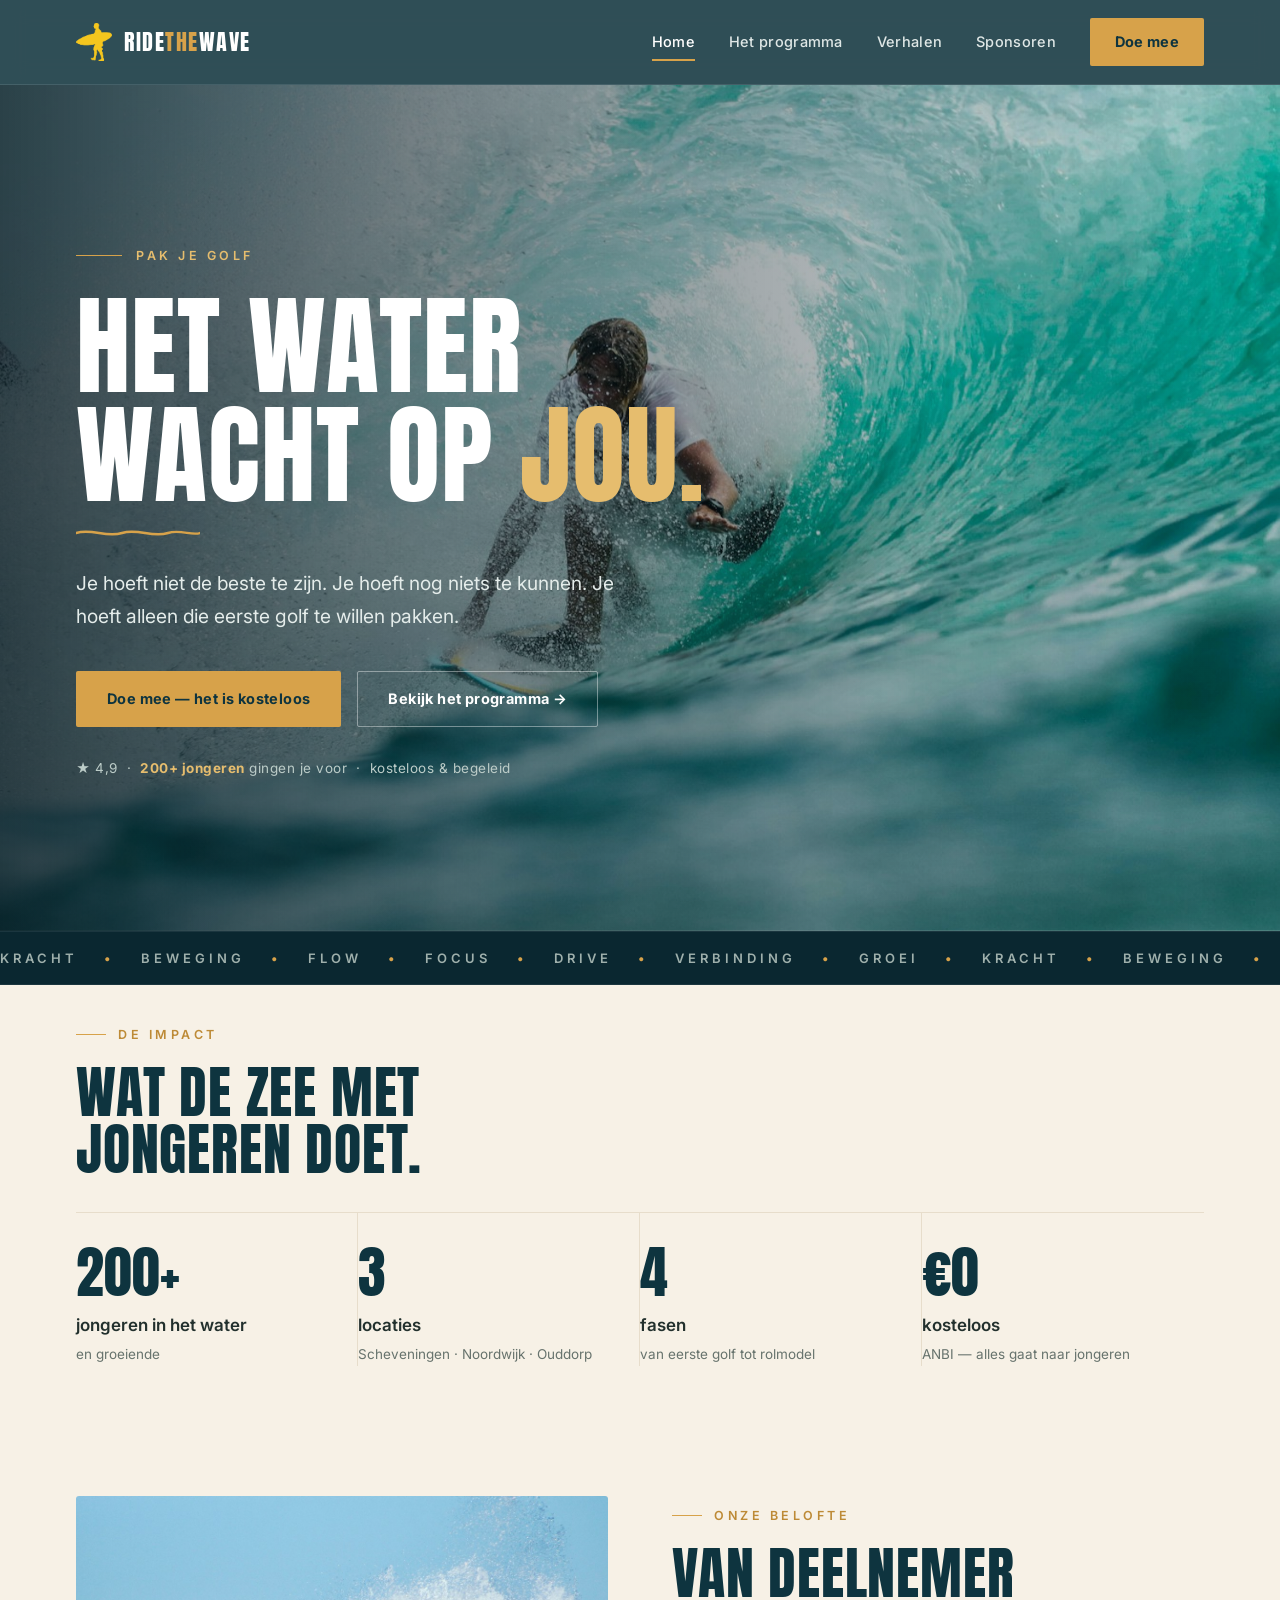
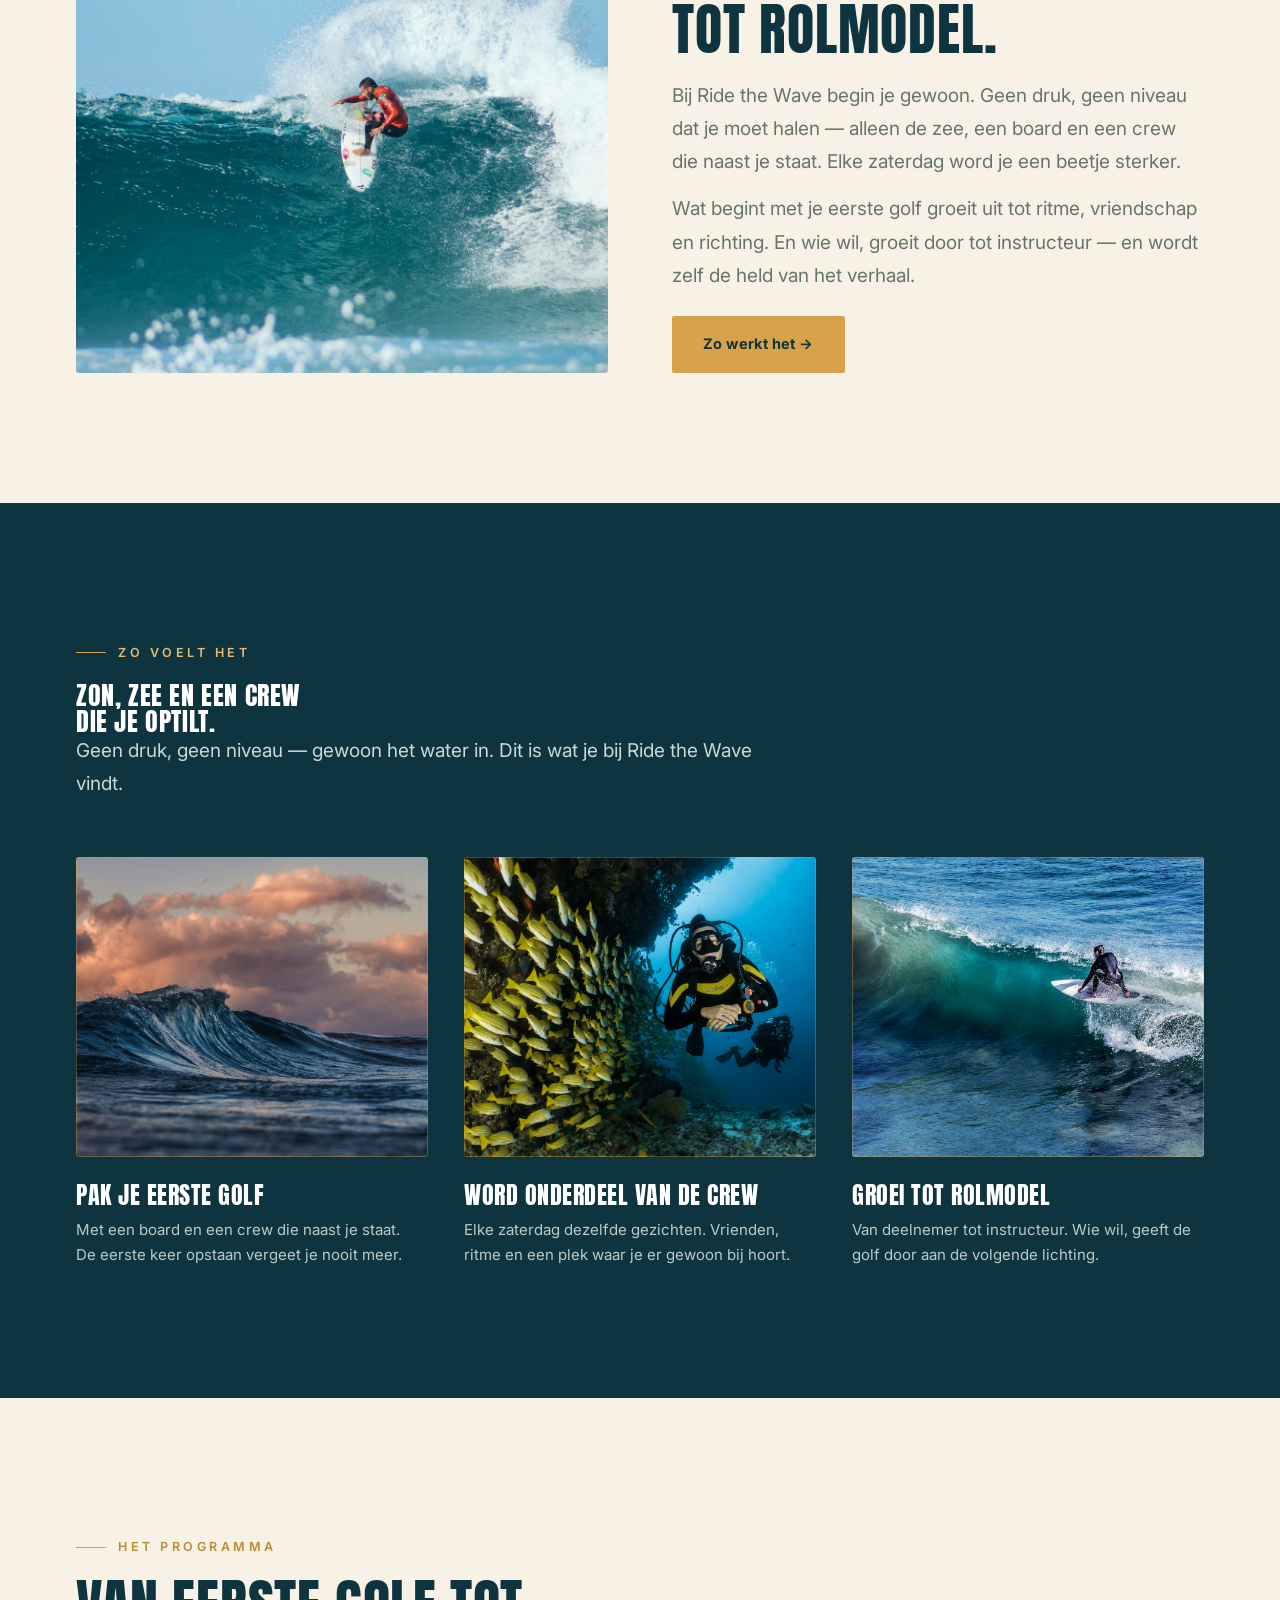
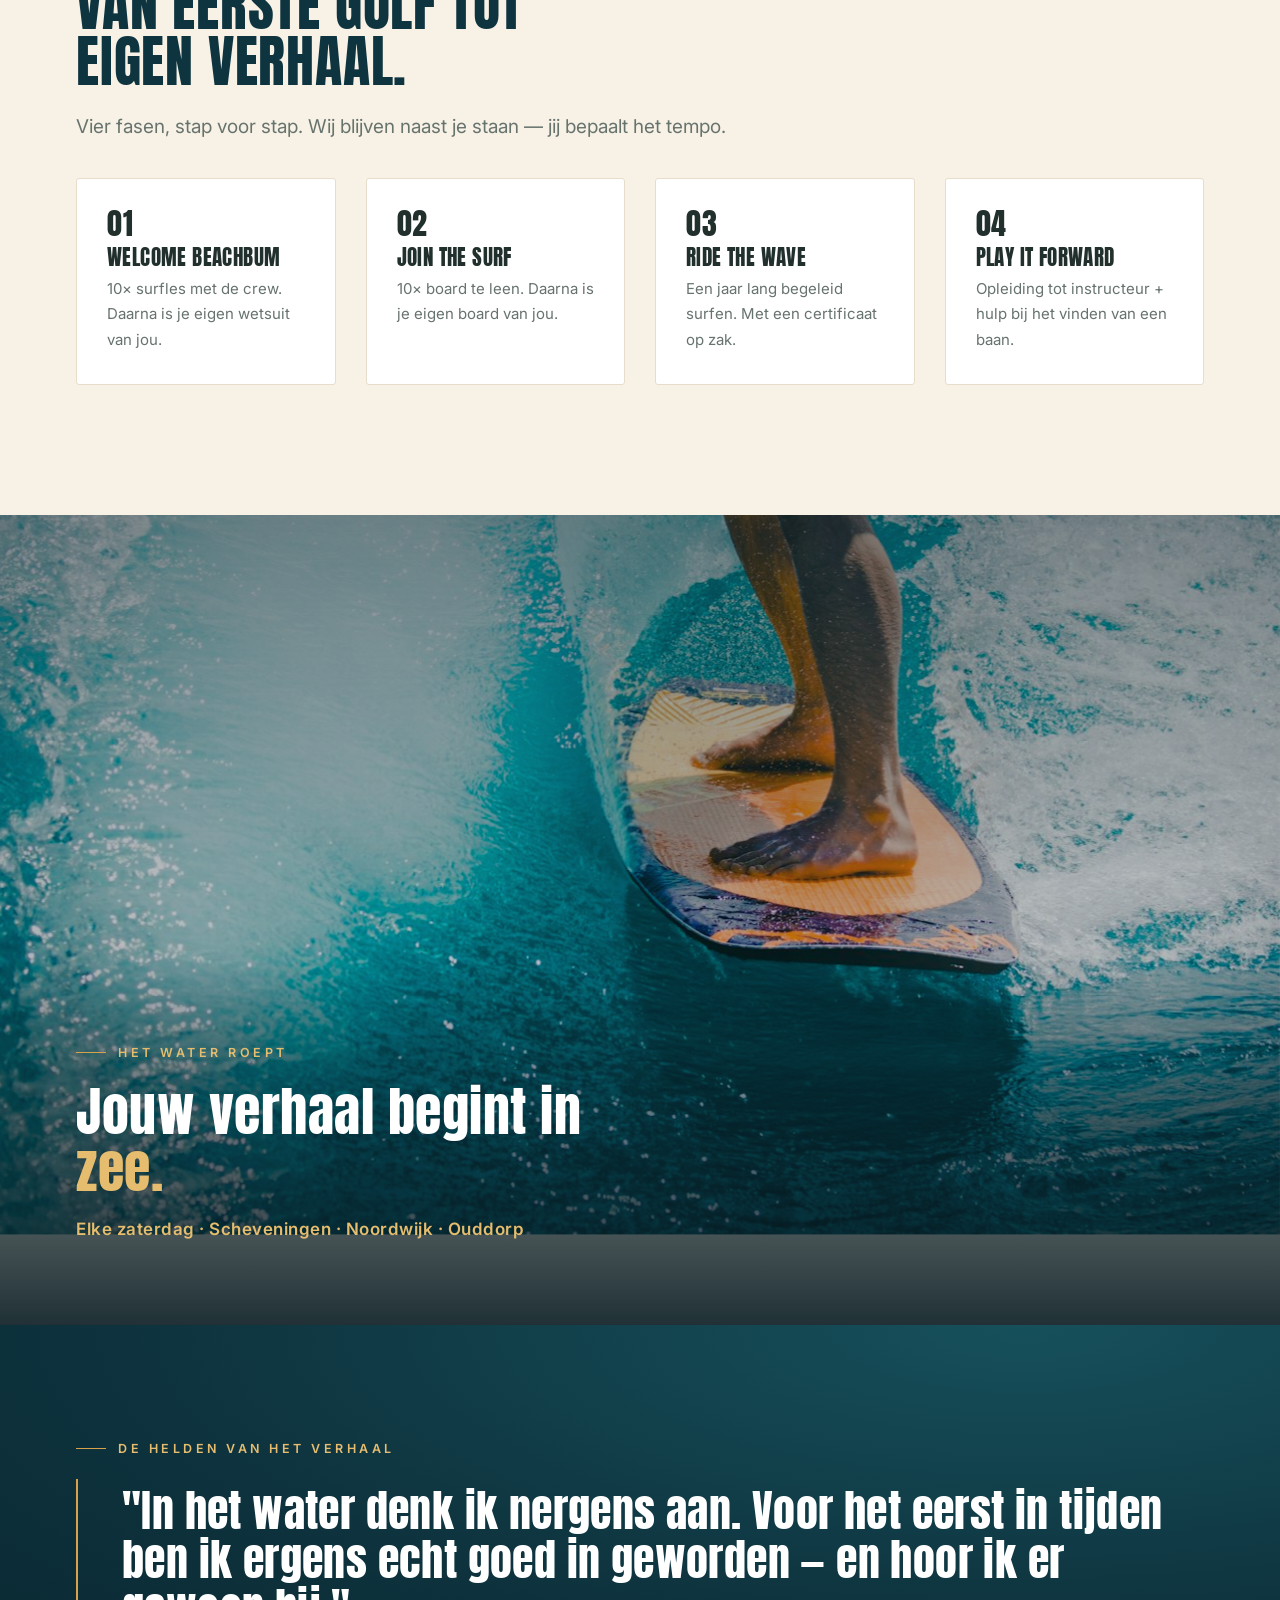
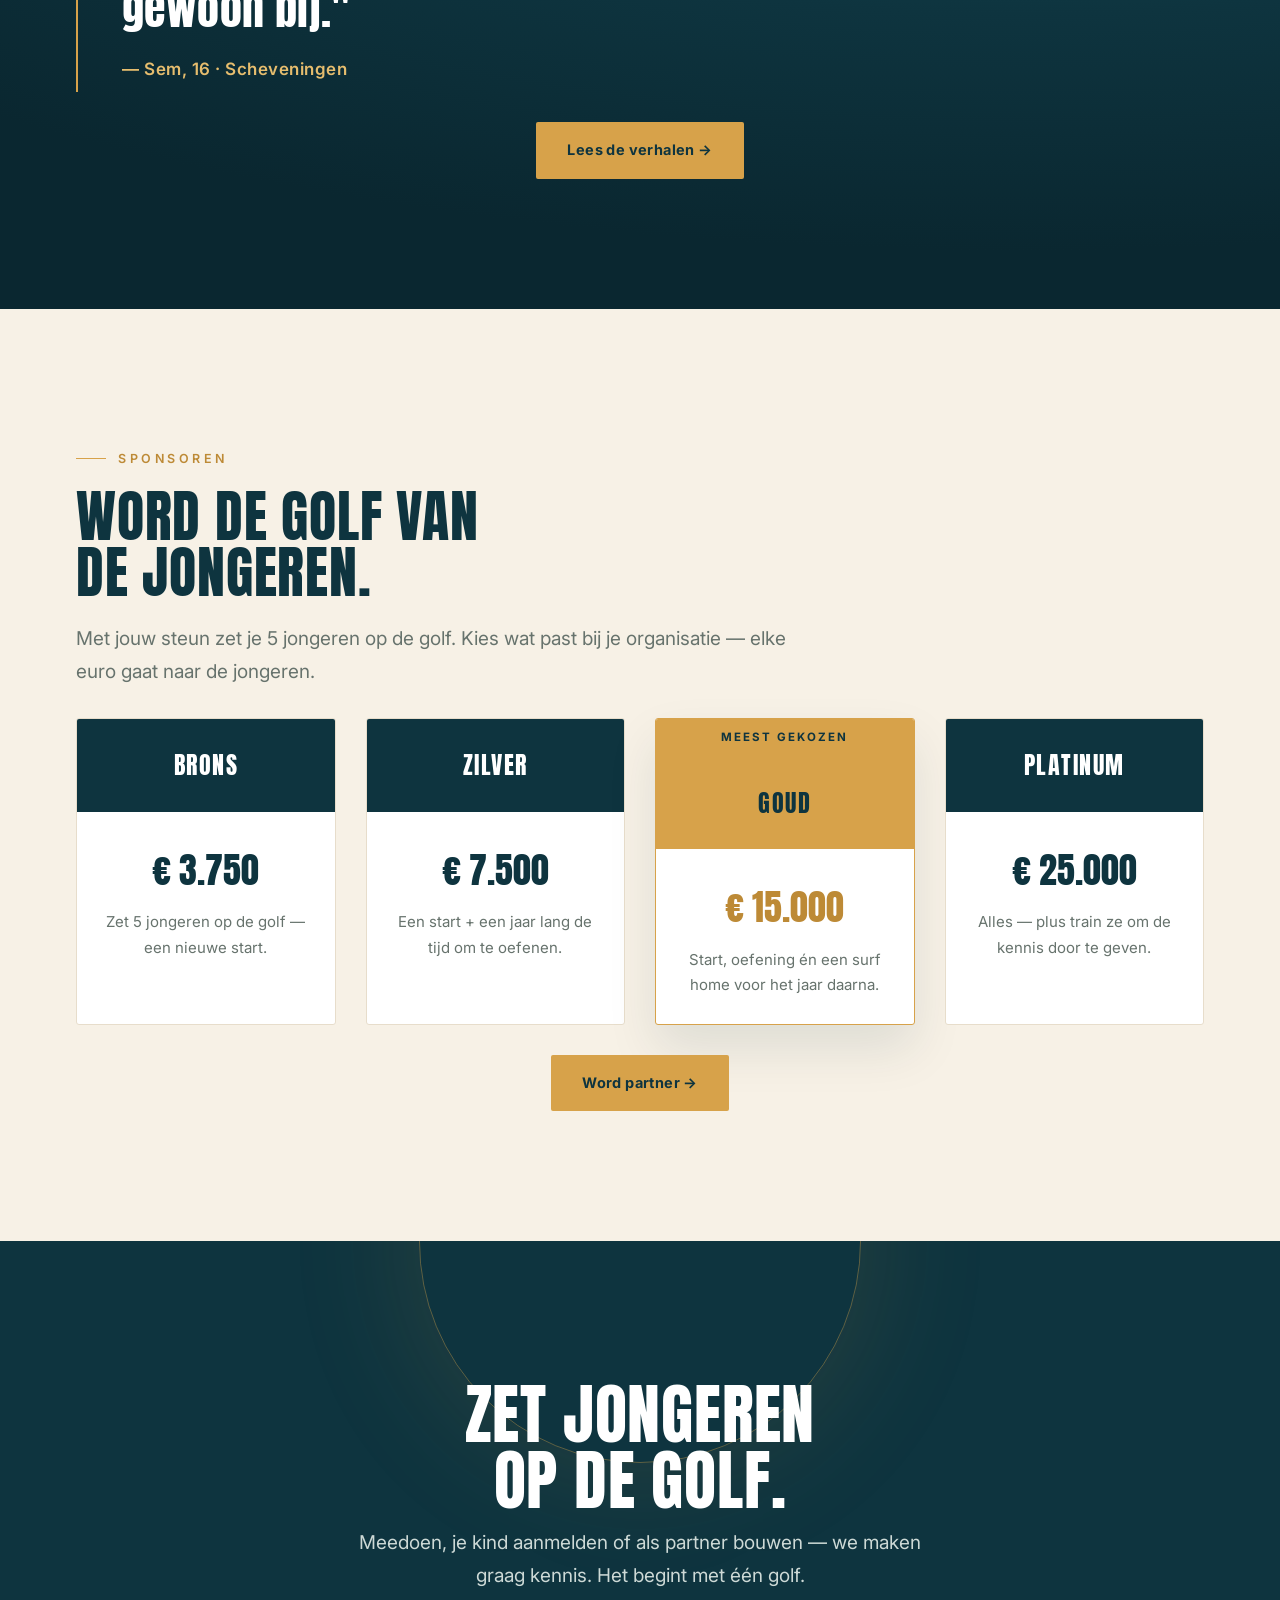
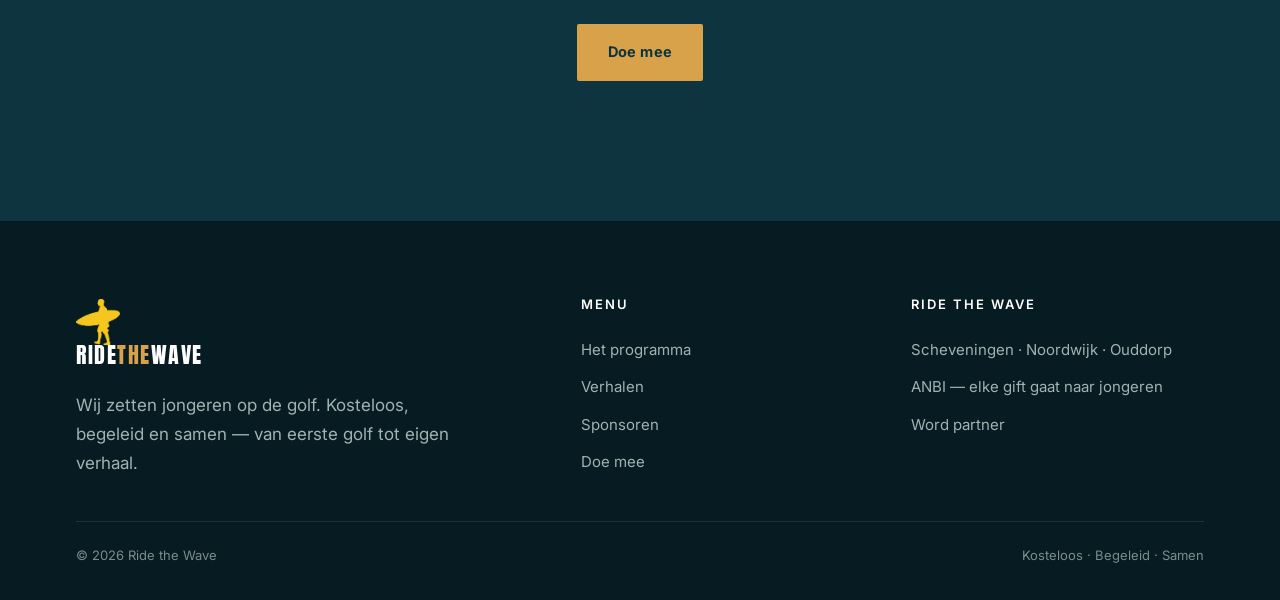
==== commit c7552e33: "v14 surf next level: cinematische Ken Burns hero, parallax immersieve beeldsectie, oceaan-turquoise " ====
--- a/rtw/index.html
+++ b/rtw/index.html
@@ -2,7 +2,7 @@
 <meta charset="utf-8"><meta name="viewport" content="width=device-width,initial-scale=1">
 <title>Ride the Wave — Het water wacht op jou</title>
 <link href="https://fonts.googleapis.com/css2?family=Anton&family=Inter:wght@400;500;600;700&display=swap" rel="stylesheet">
-<link rel="stylesheet" href="styles.css?v=13">
+<link rel="stylesheet" href="styles.css?v=14">
 </head><body>
 
 <nav class="nav"><div class="wrap">
@@ -23,6 +23,7 @@
   <div class="wrap">
     <span class="kicker">Pak je golf</span>
     <h1>Het water<br>wacht op <em>jou.</em></h1>
+    <span class="waveline" aria-hidden="true"><svg viewBox="0 0 124 12" preserveAspectRatio="none"><path d="M0,6 C16,1 30,11 46,6 C62,1 76,11 92,6 C104,2 116,9 124,6" fill="none" stroke="currentColor" stroke-width="2.4" stroke-linecap="round"/></svg></span>
     <p class="tagline">Je hoeft niet de beste te zijn. Je hoeft nog niets te kunnen. Je hoeft alleen die eerste golf te willen pakken.</p>
     <div class="hero-cta">
       <a class="btn btn-terra" href="doe-mee.html">Doe mee — het is kosteloos</a>
@@ -105,10 +106,14 @@
   </div>
 </section>
 
-<section class="break">
-  <img src="assets/photos/wave.jpg" alt="Golf op zee">
+<section class="immersive">
+  <img class="pbg" data-par src="assets/photos/wave.jpg" alt="Golf op zee">
   <div class="grad"></div>
-  <h2 class="anton rv">Jouw verhaal<br>begint in <span>zee.</span></h2>
+  <div class="wrap rv">
+    <div class="eyebrow">Het water roept</div>
+    <q>Jouw verhaal begint in <span style="color:var(--gold-2)">zee.</span></q>
+    <div class="by">Elke zaterdag · Scheveningen · Noordwijk · Ouddorp</div>
+  </div>
 </section>
 
 <section class="sec sea" style="padding-top:104px">
@@ -159,5 +164,8 @@
 document.querySelectorAll('.nav-links a').forEach(a=>a.addEventListener('click',()=>document.querySelector('.nav-links').classList.remove('open')));
 const io=new IntersectionObserver(es=>es.forEach(e=>{if(e.isIntersecting){e.target.classList.add('in');io.unobserve(e.target)}}),{threshold:.12});
 document.querySelectorAll('.rv').forEach(el=>io.observe(el));
+const par=document.querySelectorAll('[data-par]');
+function px(){const vh=innerHeight;par.forEach(el=>{const s=el.closest('section');if(!s)return;const r=s.getBoundingClientRect();const off=(r.top+r.height/2-vh/2)/vh;el.style.transform='translateY('+(off*-46)+'px)';});}
+addEventListener('scroll',px,{passive:true});addEventListener('resize',px);px();
 </script>
 </body></html>
--- a/rtw/styles.css
+++ b/rtw/styles.css
@@ -4,6 +4,7 @@
   --navy:#0E343F; --navy-2:#0a2730; --navy-3:#061b22;       /* diepe oceaan */
   --teal:#1C6E7E;                                            /* subtiele zee */
   --gold:#D7A24A; --gold-2:#E6BD6E; --gold-d:#bd8a36;        /* de zon (verfijnd) */
+  --aqua:#2AA39B; --aqua-2:#46c3ba;                          /* oceaan-turquoise accent */
   --cream:#F7F1E6; --sand:#EADFC9; --white:#fff;
   --ink:#22302d; --muted:#67736d; --line:#e7ddcb;
   --maxw:1200px;
@@ -52,7 +53,8 @@
 
 /* ---------- hero (gouden-uur foto, editorial) ---------- */
 .hero{position:relative;min-height:94vh;display:flex;align-items:center;color:#fff;overflow:hidden}
-.hero .bg{position:absolute;inset:0;object-fit:cover;width:100%;height:100%}
+.hero .bg{position:absolute;inset:0;object-fit:cover;width:100%;height:100%;animation:kenburns 22s ease-in-out infinite alternate;will-change:transform}
+@keyframes kenburns{from{transform:scale(1.04) translate3d(0,0,0)}to{transform:scale(1.16) translate3d(-2%,-2%,0)}}
 .hero .veil{position:absolute;inset:0;background:linear-gradient(90deg,rgba(8,27,34,.82) 0%,rgba(8,27,34,.45) 45%,rgba(8,27,34,.12) 100%)}
 .hero .waves{display:none}
 .hero .wrap{position:relative;width:100%}
@@ -85,7 +87,18 @@
 .sec{padding:130px 0}
 .sec.creme{background:var(--cream)}
 .sec.zand{background:var(--sand)}
-.sec.sea{background:var(--navy);color:#fff}
+.sec.sea{background:radial-gradient(120% 90% at 80% 0%,#16505b 0%,var(--navy) 55%,var(--navy-2) 100%);color:#fff}
+/* verfijnd golf-lijn-motief (surf-accent) */
+.waveline{display:block;width:124px;height:12px;margin-top:18px;color:var(--gold)}
+.waveline svg{display:block;width:100%;height:100%}
+/* immersief parallax-beeld */
+.immersive{position:relative;min-height:90vh;display:flex;align-items:flex-end;overflow:hidden;color:#fff}
+.immersive .pbg{position:absolute;inset:-12% 0;width:100%;height:124%;object-fit:cover;will-change:transform}
+.immersive .grad{position:absolute;inset:0;background:linear-gradient(0deg,rgba(8,27,34,.9) 0%,rgba(8,27,34,.25) 45%,rgba(8,27,34,.5) 100%)}
+.immersive .wrap{position:relative;z-index:2;padding:0 36px 9vh;width:100%;max-width:var(--maxw);margin:0 auto}
+.immersive .eyebrow{color:var(--gold-2)}
+.immersive q{font-family:'Anton';font-size:clamp(28px,4.2vw,60px);line-height:1.06;display:block;quotes:none;max-width:20ch;letter-spacing:.5px}
+.immersive .by{margin-top:18px;color:var(--gold-2);font-weight:600;letter-spacing:.5px}
 .eyebrow{font-family:'Inter';font-weight:600;letter-spacing:3.5px;font-size:12.5px;color:var(--gold-d);text-transform:uppercase;margin-bottom:20px;display:inline-flex;align-items:center;gap:12px}
 .eyebrow::before{content:"";width:30px;height:1px;background:var(--gold)}
 .sec.sea .eyebrow,.sec.zand .eyebrow{color:var(--gold-2)}
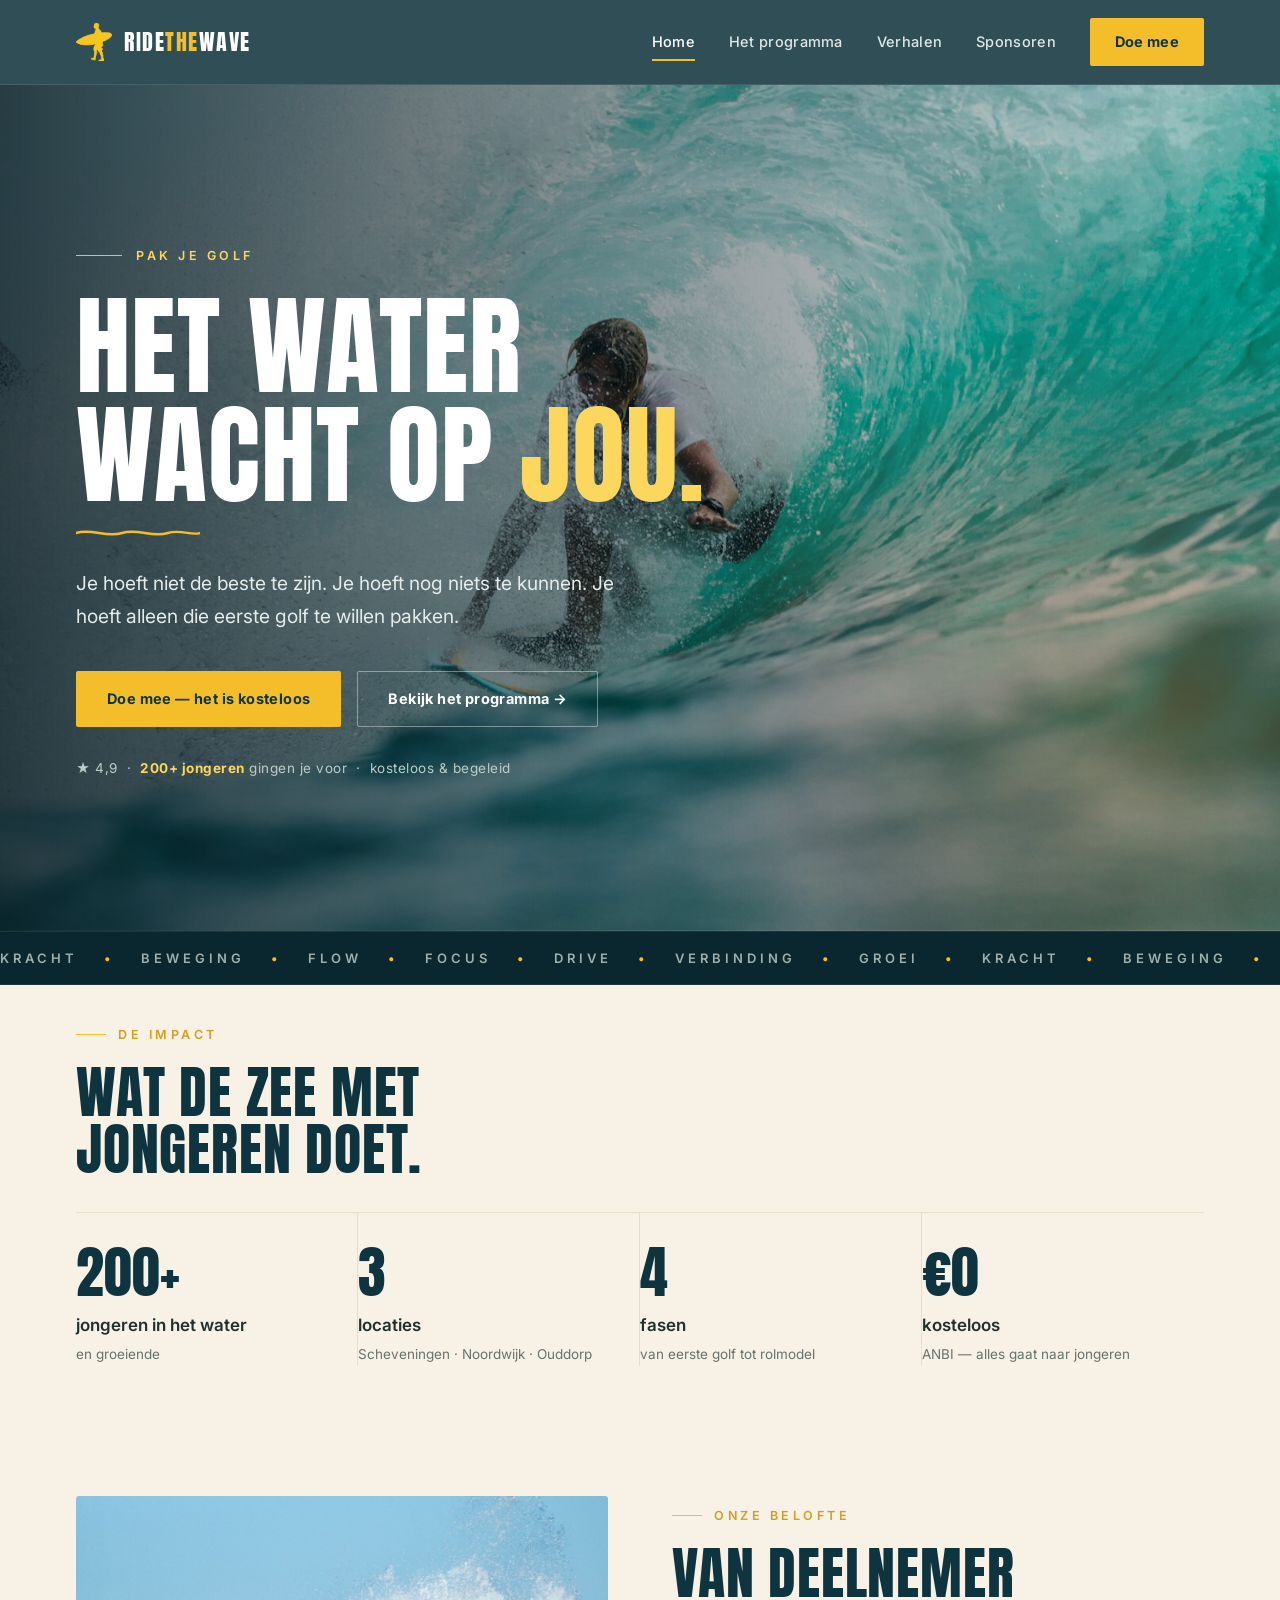
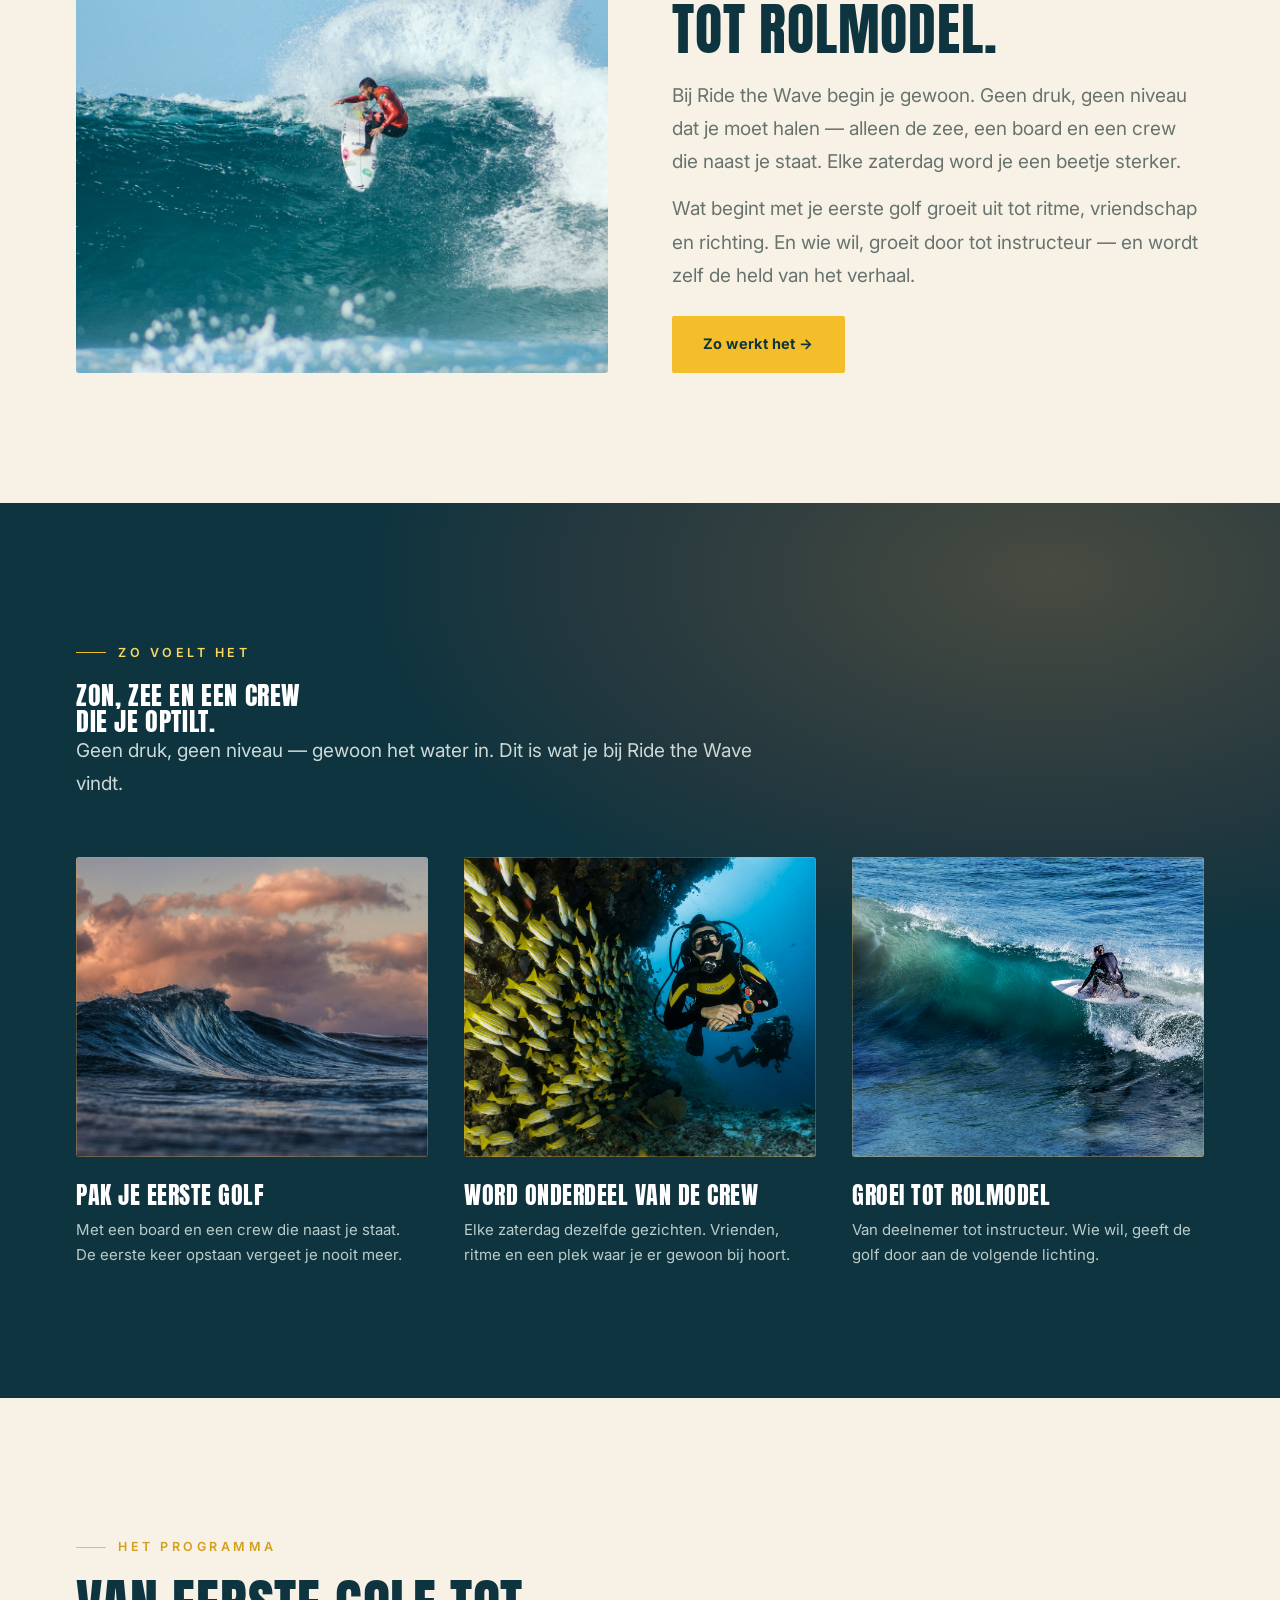
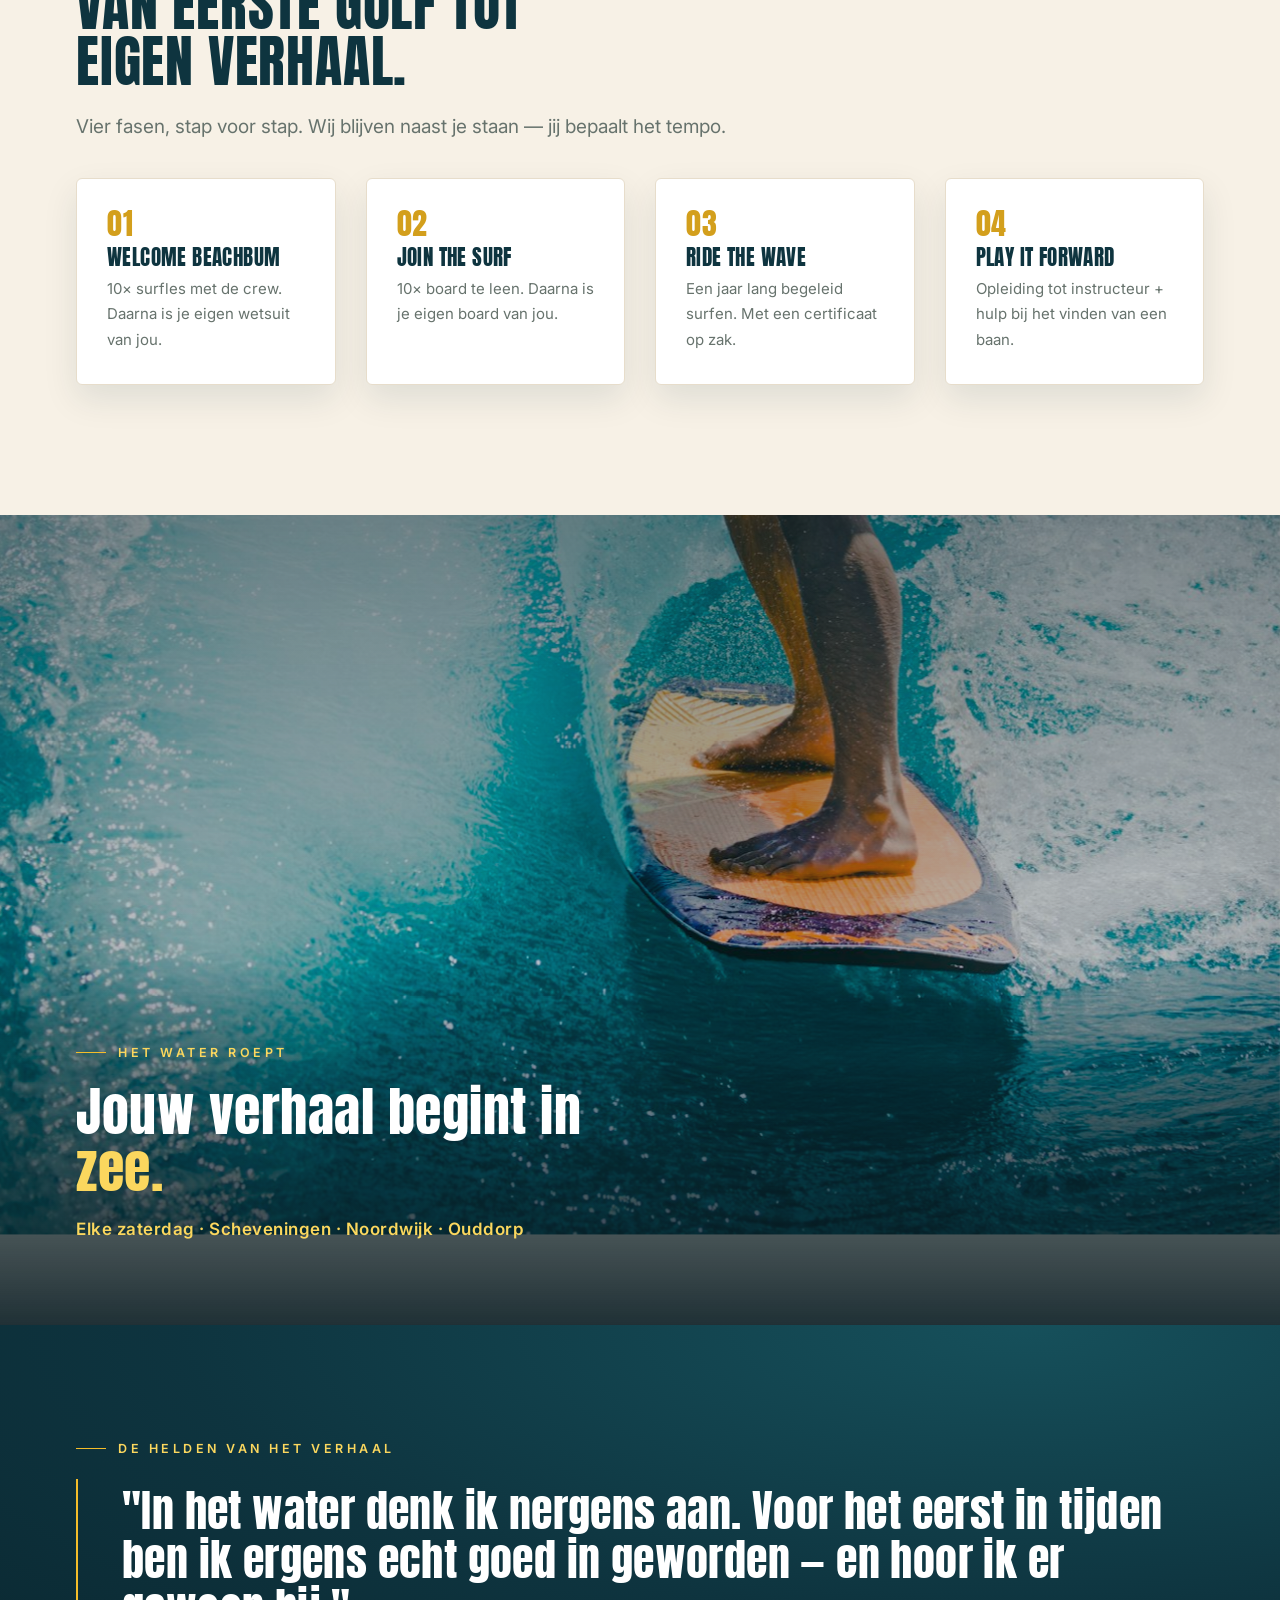
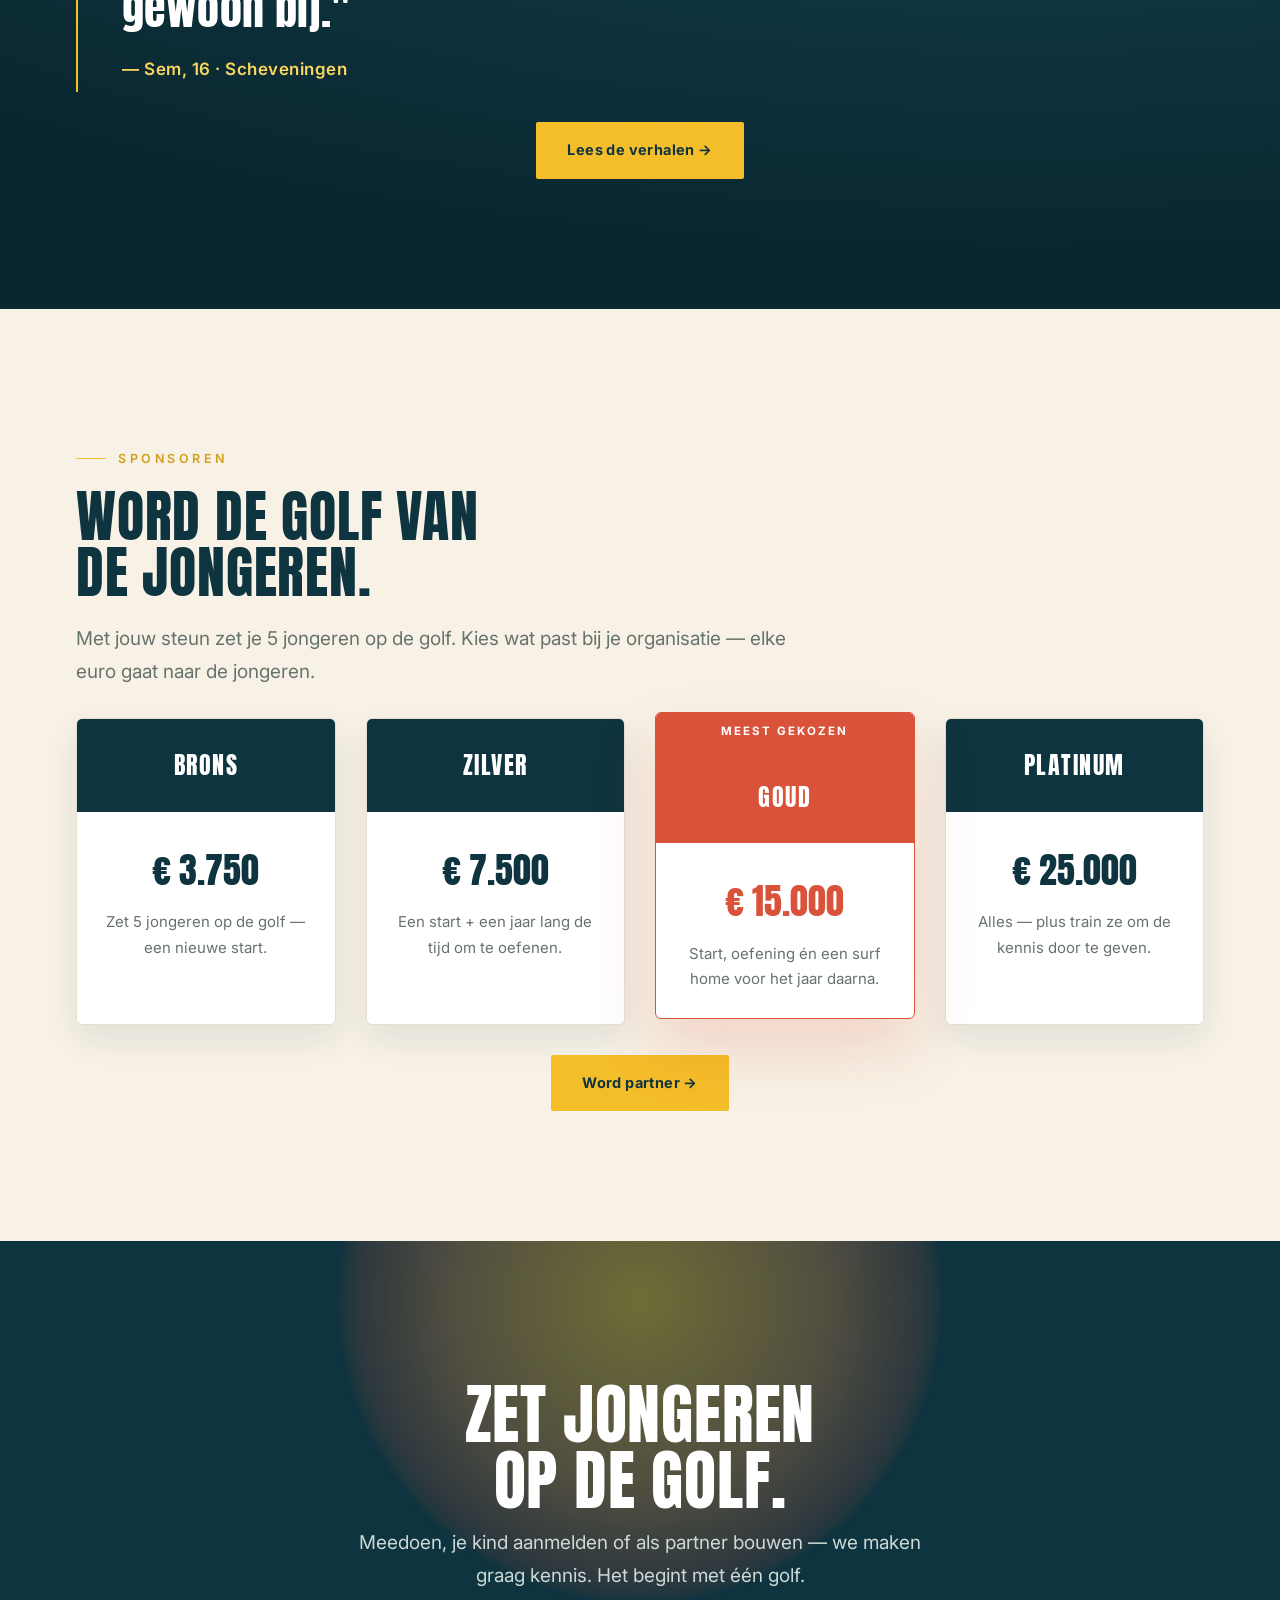
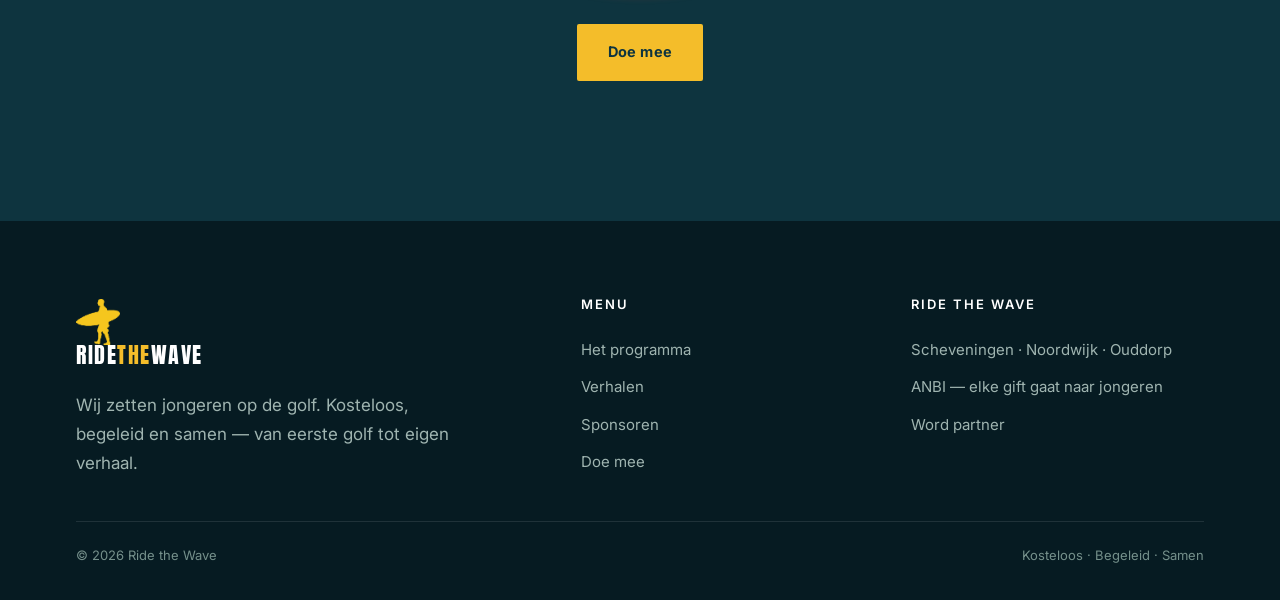
==== commit ccb20643: "v15 levendiger + diepgang: rood terug (warme zon-gloed, rode tier), feller geel, schaduwen/glow voor" ====
--- a/rtw/index.html
+++ b/rtw/index.html
@@ -2,7 +2,7 @@
 <meta charset="utf-8"><meta name="viewport" content="width=device-width,initial-scale=1">
 <title>Ride the Wave — Het water wacht op jou</title>
 <link href="https://fonts.googleapis.com/css2?family=Anton&family=Inter:wght@400;500;600;700&display=swap" rel="stylesheet">
-<link rel="stylesheet" href="styles.css?v=14">
+<link rel="stylesheet" href="styles.css?v=15">
 </head><body>
 
 <nav class="nav"><div class="wrap">
@@ -98,10 +98,10 @@
     <h2 class="rv">Van eerste golf tot eigen verhaal.</h2>
     <p class="lead rv">Vier fasen, stap voor stap. Wij blijven naast je staan — jij bepaalt het tempo.</p>
     <div class="grid g4 rv" style="margin-top:34px">
-      <div class="card"><div class="pad"><div class="anton" style="font-size:30px;color:var(--ocean)">01</div><h3 style="color:var(--blue);font-size:21px;margin:8px 0">Welcome Beachbum</h3><p>10× surfles met de crew. Daarna is je eigen wetsuit van jou.</p></div></div>
-      <div class="card"><div class="pad"><div class="anton" style="font-size:30px;color:var(--ocean)">02</div><h3 style="color:var(--blue);font-size:21px;margin:8px 0">Join the Surf</h3><p>10× board te leen. Daarna is je eigen board van jou.</p></div></div>
-      <div class="card"><div class="pad"><div class="anton" style="font-size:30px;color:var(--ocean)">03</div><h3 style="color:var(--blue);font-size:21px;margin:8px 0">Ride the Wave</h3><p>Een jaar lang begeleid surfen. Met een certificaat op zak.</p></div></div>
-      <div class="card"><div class="pad"><div class="anton" style="font-size:30px;color:var(--ocean)">04</div><h3 style="color:var(--blue);font-size:21px;margin:8px 0">Play it Forward</h3><p>Opleiding tot instructeur + hulp bij het vinden van een baan.</p></div></div>
+      <div class="card"><div class="pad"><div class="anton" style="font-size:30px;color:var(--gold-d)">01</div><h3 style="color:var(--navy);font-size:21px;margin:8px 0">Welcome Beachbum</h3><p>10× surfles met de crew. Daarna is je eigen wetsuit van jou.</p></div></div>
+      <div class="card"><div class="pad"><div class="anton" style="font-size:30px;color:var(--gold-d)">02</div><h3 style="color:var(--navy);font-size:21px;margin:8px 0">Join the Surf</h3><p>10× board te leen. Daarna is je eigen board van jou.</p></div></div>
+      <div class="card"><div class="pad"><div class="anton" style="font-size:30px;color:var(--gold-d)">03</div><h3 style="color:var(--navy);font-size:21px;margin:8px 0">Ride the Wave</h3><p>Een jaar lang begeleid surfen. Met een certificaat op zak.</p></div></div>
+      <div class="card"><div class="pad"><div class="anton" style="font-size:30px;color:var(--gold-d)">04</div><h3 style="color:var(--navy);font-size:21px;margin:8px 0">Play it Forward</h3><p>Opleiding tot instructeur + hulp bij het vinden van een baan.</p></div></div>
     </div>
   </div>
 </section>
--- a/rtw/styles.css
+++ b/rtw/styles.css
@@ -3,7 +3,8 @@
 :root{
   --navy:#0E343F; --navy-2:#0a2730; --navy-3:#061b22;       /* diepe oceaan */
   --teal:#1C6E7E;                                            /* subtiele zee */
-  --gold:#D7A24A; --gold-2:#E6BD6E; --gold-d:#bd8a36;        /* de zon (verfijnd) */
+  --gold:#F4BD2A; --gold-2:#FBD75E; --gold-d:#d39f1c;        /* de zon — feller geel */
+  --red:#D9533A; --red-d:#bd4329; --orange:#EE8C44;          /* rood terug + oranje brug */
   --aqua:#2AA39B; --aqua-2:#46c3ba;                          /* oceaan-turquoise accent */
   --cream:#F7F1E6; --sand:#EADFC9; --white:#fff;
   --ink:#22302d; --muted:#67736d; --line:#e7ddcb;
@@ -55,7 +56,9 @@
 .hero{position:relative;min-height:94vh;display:flex;align-items:center;color:#fff;overflow:hidden}
 .hero .bg{position:absolute;inset:0;object-fit:cover;width:100%;height:100%;animation:kenburns 22s ease-in-out infinite alternate;will-change:transform}
 @keyframes kenburns{from{transform:scale(1.04) translate3d(0,0,0)}to{transform:scale(1.16) translate3d(-2%,-2%,0)}}
-.hero .veil{position:absolute;inset:0;background:linear-gradient(90deg,rgba(8,27,34,.82) 0%,rgba(8,27,34,.45) 45%,rgba(8,27,34,.12) 100%)}
+.hero .veil{position:absolute;inset:0;background:
+  radial-gradient(60% 80% at 90% 78%,rgba(238,140,68,.34),rgba(217,83,58,.14) 44%,transparent 64%),
+  linear-gradient(90deg,rgba(8,27,34,.84) 0%,rgba(8,27,34,.46) 48%,rgba(8,27,34,.14) 100%)}
 .hero .waves{display:none}
 .hero .wrap{position:relative;width:100%}
 .kicker{display:inline-flex;align-items:center;gap:14px;font-family:'Inter';font-weight:600;letter-spacing:3.5px;font-size:12.5px;text-transform:uppercase;color:var(--gold-2);margin-bottom:26px}
@@ -69,7 +72,7 @@
 
 /* page hero */
 .phero{background:var(--navy);color:#fff;padding:130px 0 110px;position:relative;overflow:hidden}
-.phero::after{content:"";position:absolute;right:8%;top:-160px;width:300px;height:300px;border-radius:50%;border:1px solid rgba(215,162,74,.35);box-shadow:0 0 120px rgba(215,162,74,.12)}
+.phero::after{content:"";position:absolute;right:-3%;top:-180px;width:520px;height:520px;border-radius:50%;background:radial-gradient(circle,rgba(244,189,42,.5),rgba(238,140,68,.32) 46%,rgba(217,83,58,.16) 68%,transparent 76%);filter:blur(2px)}
 .phero .wrap{position:relative;z-index:2}
 .phero .kicker{color:var(--gold-2)}
 .phero h1{font-size:clamp(44px,7vw,92px);max-width:16ch}
@@ -119,7 +122,7 @@
 @media(max-width:760px){.stats{grid-template-columns:repeat(2,1fr)}.stat{border-right:0;padding-right:0}}
 
 /* editorial photo cards (vervangt de festival-regenboog) */
-.festival{background:var(--navy);color:#fff;padding:130px 0}
+.festival{background:radial-gradient(90% 70% at 82% 8%,rgba(238,140,68,.26),rgba(217,83,58,.1) 42%,transparent 60%),var(--navy);color:#fff;padding:130px 0}
 .festival::after{content:none}
 .festival .head{max-width:64ch;margin:0 0 56px}
 .festival .eyebrow{color:var(--gold-2)}
@@ -139,8 +142,8 @@
 .g2{grid-template-columns:repeat(2,1fr)}.g3{grid-template-columns:repeat(3,1fr)}.g4{grid-template-columns:repeat(4,1fr)}
 @media(max-width:900px){.g3,.g4{grid-template-columns:repeat(2,1fr)}}
 @media(max-width:600px){.g2,.g3,.g4{grid-template-columns:1fr}}
-.card{background:var(--white);border:1px solid var(--line);border-radius:3px;overflow:hidden;transition:transform .2s,box-shadow .2s}
-.card:hover{transform:translateY(-3px);box-shadow:0 24px 50px rgba(14,52,63,.10)}
+.card{background:var(--white);border:1px solid var(--line);border-radius:6px;overflow:hidden;box-shadow:0 14px 34px rgba(14,52,63,.10);transition:transform .2s,box-shadow .2s}
+.card:hover{transform:translateY(-5px);box-shadow:0 30px 60px rgba(14,52,63,.18)}
 .card .pad{padding:30px 30px 32px}
 .card img{width:100%;height:220px;object-fit:cover}
 .card h3{font-size:22px;color:var(--navy);margin-bottom:10px;letter-spacing:.4px}
@@ -167,15 +170,15 @@
 @media(max-width:600px){.pull{padding-left:26px}}
 
 /* sponsor tiers */
-.tier{background:var(--white);border:1px solid var(--line);border-radius:3px;overflow:hidden;display:flex;flex-direction:column}
+.tier{background:var(--white);border:1px solid var(--line);border-radius:6px;overflow:hidden;display:flex;flex-direction:column;box-shadow:0 14px 34px rgba(14,52,63,.09)}
 .tier .top{background:var(--navy)!important;color:#fff;padding:26px;font-family:'Anton';font-size:24px;text-align:center;letter-spacing:1.5px}
 .tier .price{font-family:'Anton';font-size:36px;color:var(--navy);text-align:center;padding:28px 0 8px}
 .tier .desc{padding:0 28px 26px;color:var(--muted);text-align:center;font-size:15px;flex:1}
 .tier .cta{padding:0 28px 32px;text-align:center}
-.tier.hi{border-color:var(--gold);box-shadow:0 24px 50px rgba(14,52,63,.1)}
-.tier.hi .top{background:var(--gold)!important;color:var(--navy)}
-.tier.hi .price{color:var(--gold-d)}
-.badge-best{background:var(--gold);color:var(--navy);font-family:'Inter';font-weight:700;font-size:11.5px;letter-spacing:2px;text-align:center;padding:9px;text-transform:uppercase}
+.tier.hi{border-color:var(--red);box-shadow:0 30px 60px rgba(217,83,58,.18);transform:translateY(-6px)}
+.tier.hi .top{background:var(--red)!important;color:#fff}
+.tier.hi .price{color:var(--red)}
+.badge-best{background:var(--red);color:#fff;font-family:'Inter';font-weight:700;font-size:11.5px;letter-spacing:2px;text-align:center;padding:9px;text-transform:uppercase}
 
 /* form */
 .form{background:var(--white);border:1px solid var(--line);border-radius:3px;padding:42px;max-width:680px}
@@ -190,7 +193,7 @@
 
 /* CTA strip */
 .ctastrip{background:var(--navy);color:#fff;text-align:center;padding:140px 0;position:relative;overflow:hidden}
-.ctastrip::before{content:"";position:absolute;left:50%;top:-220px;width:440px;height:440px;transform:translateX(-50%);border-radius:50%;border:1px solid rgba(215,162,74,.4);box-shadow:0 0 140px rgba(215,162,74,.14)}
+.ctastrip::before{content:"";position:absolute;left:50%;top:-240px;width:600px;height:600px;transform:translateX(-50%);border-radius:50%;background:radial-gradient(circle,rgba(244,189,42,.42),rgba(238,140,68,.3) 44%,rgba(217,83,58,.16) 66%,transparent 74%);filter:blur(2px)}
 .ctastrip .wrap{position:relative;z-index:2}
 .ctastrip h2{font-size:clamp(36px,5.2vw,66px);margin-bottom:14px;color:#fff;letter-spacing:.8px}
 .ctastrip p{max-width:50ch;margin:0 auto 32px;font-size:19px;color:#cdd9d6}
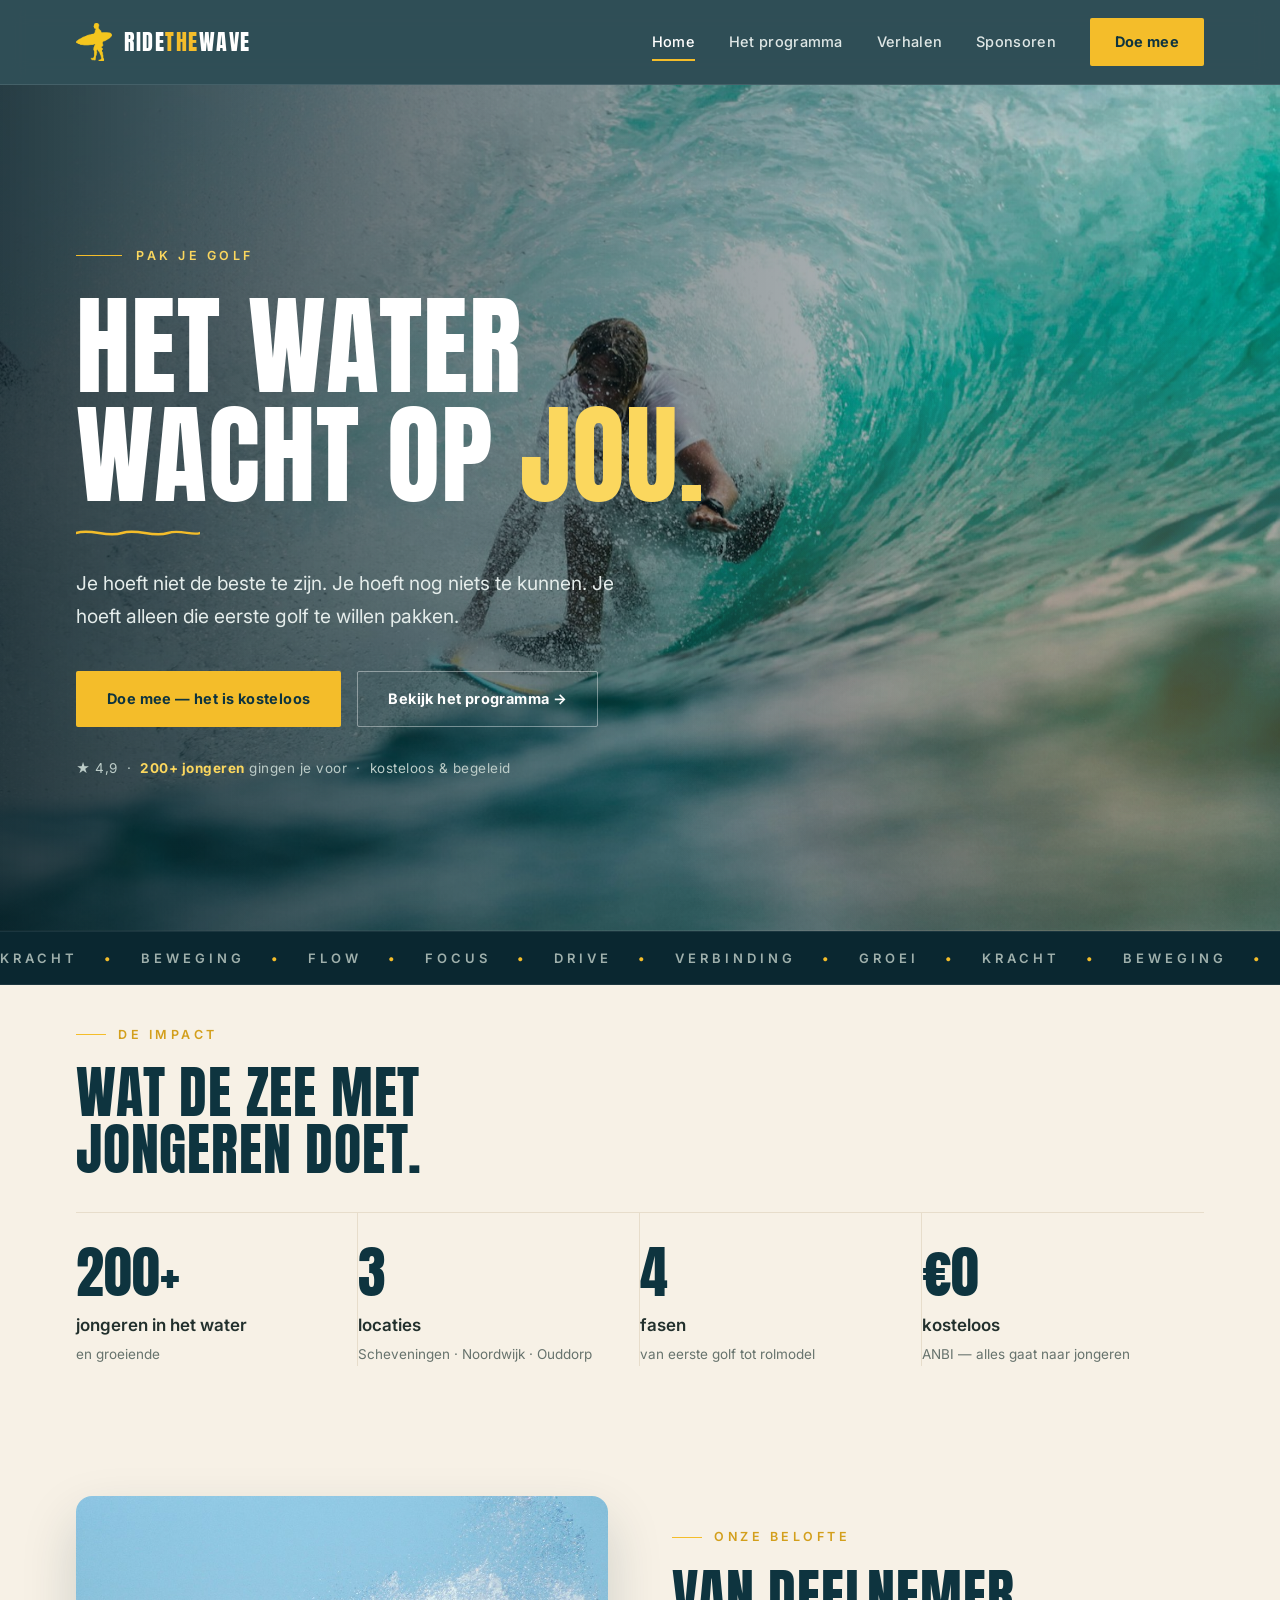
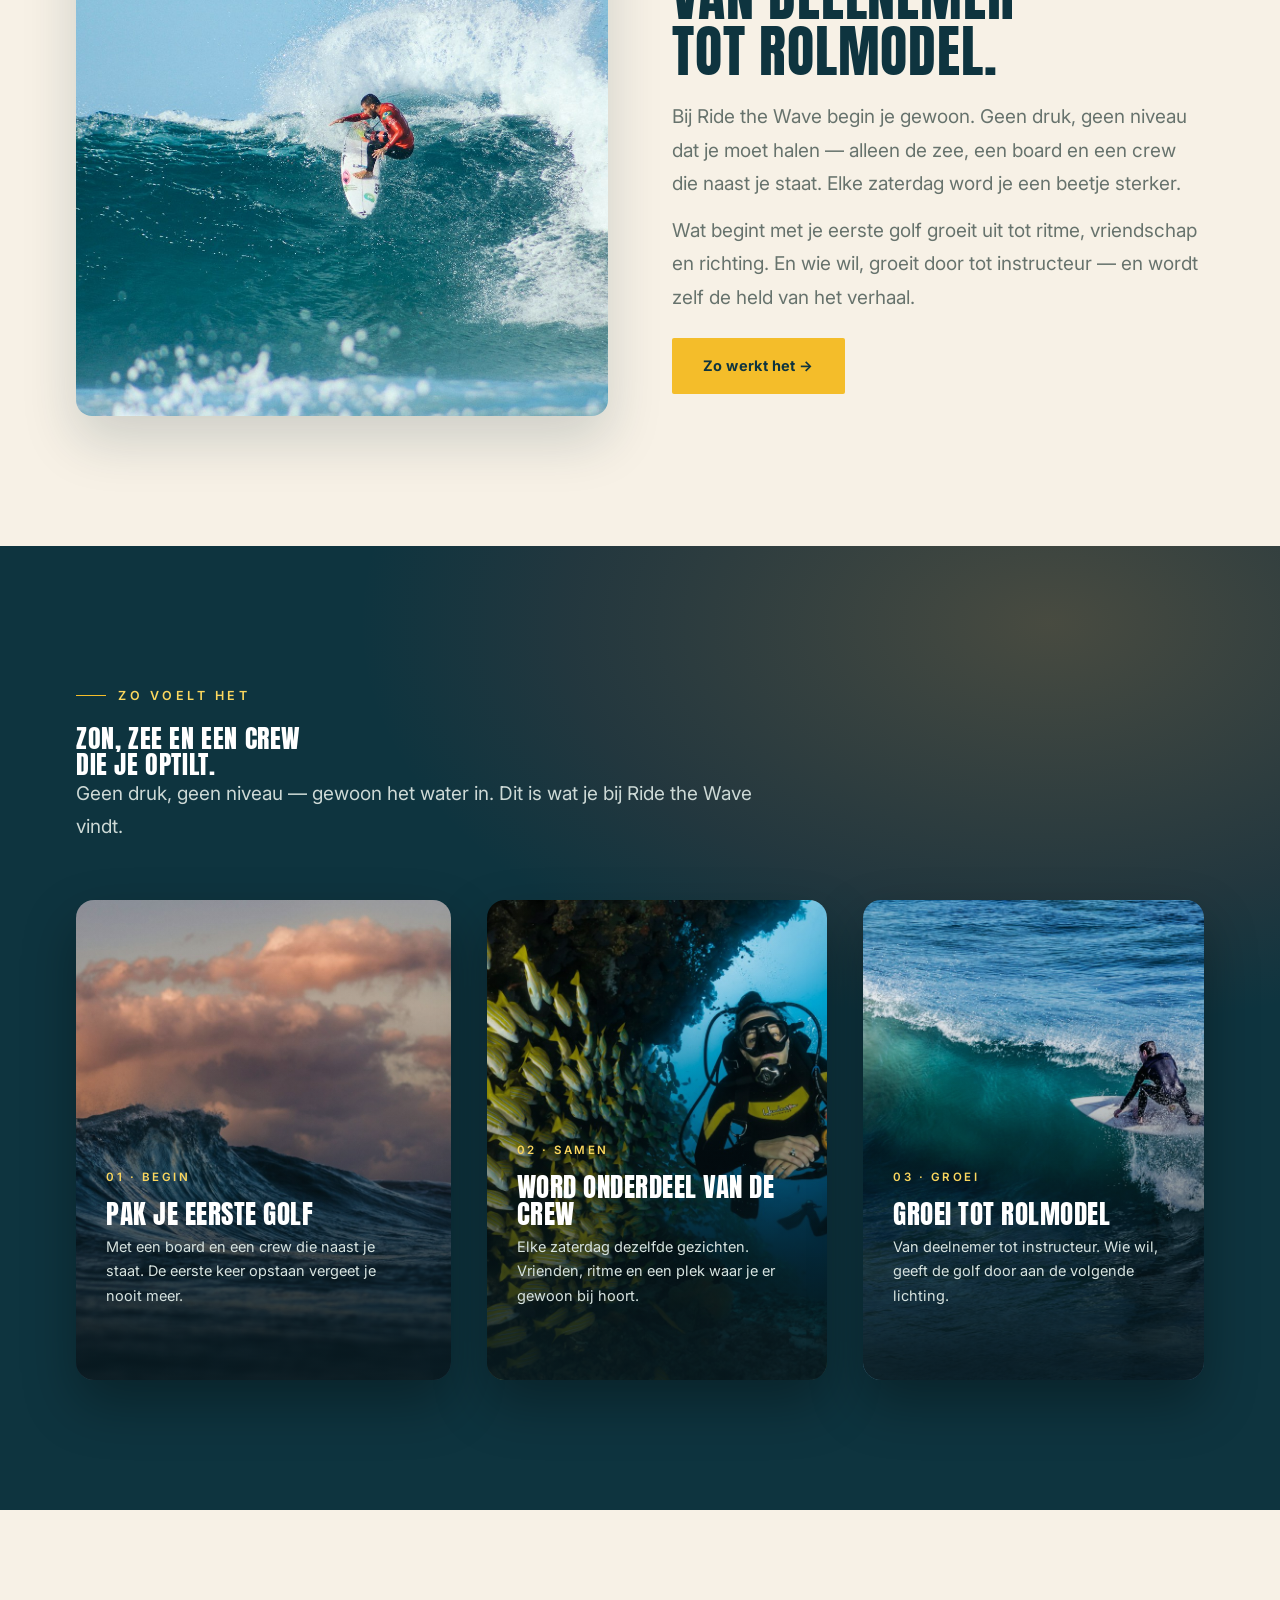
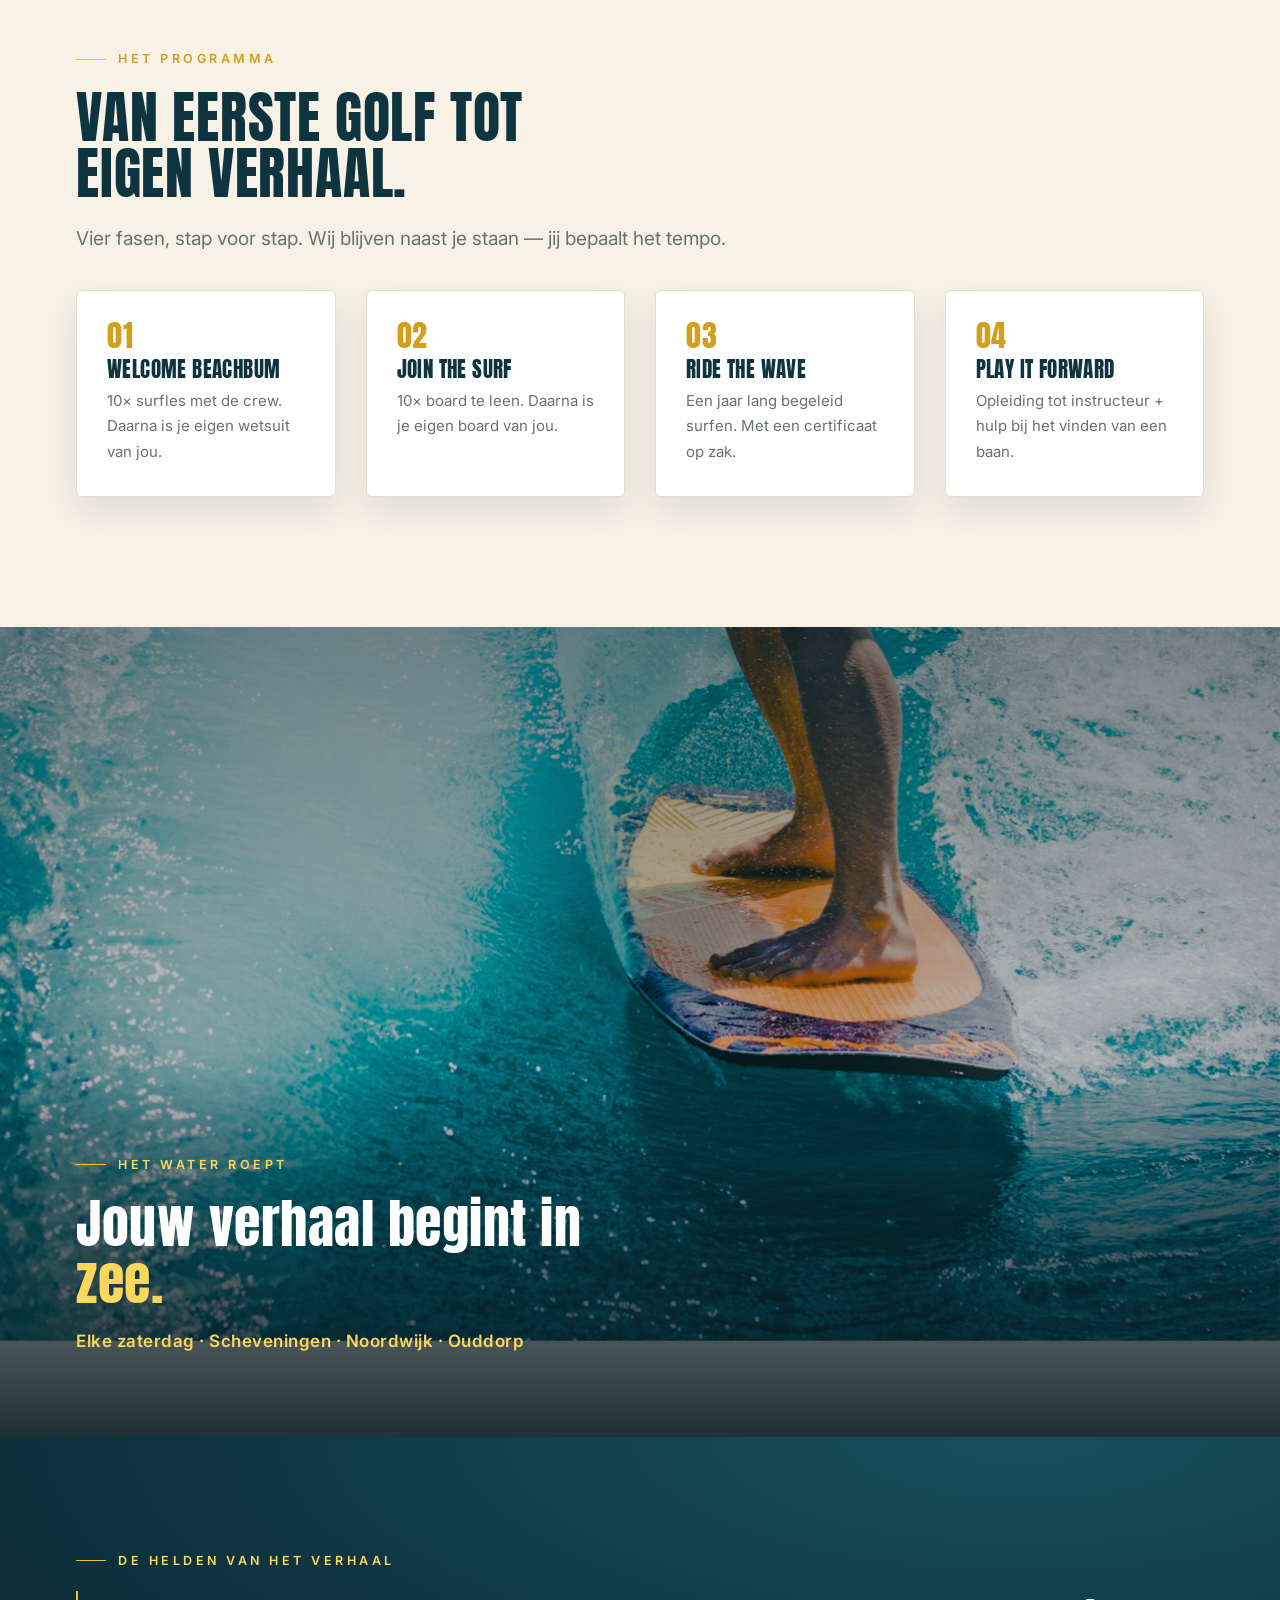
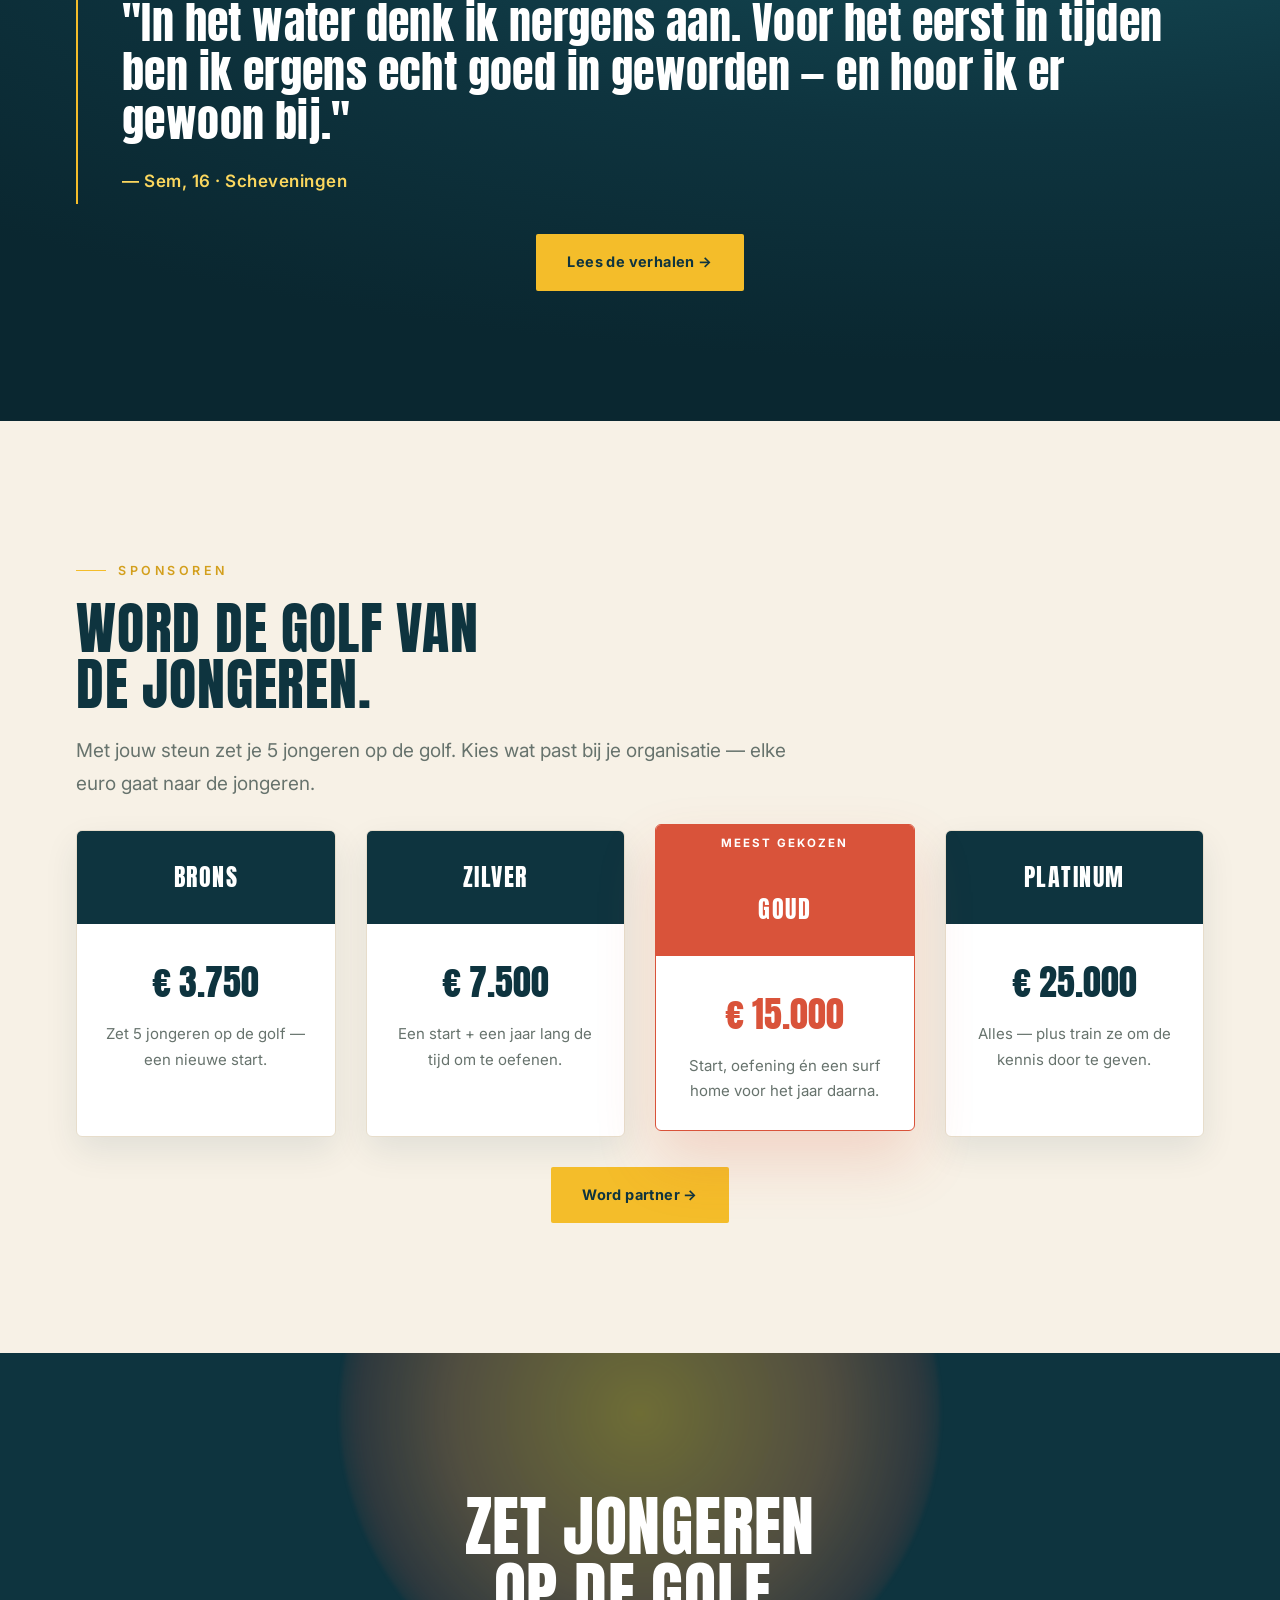
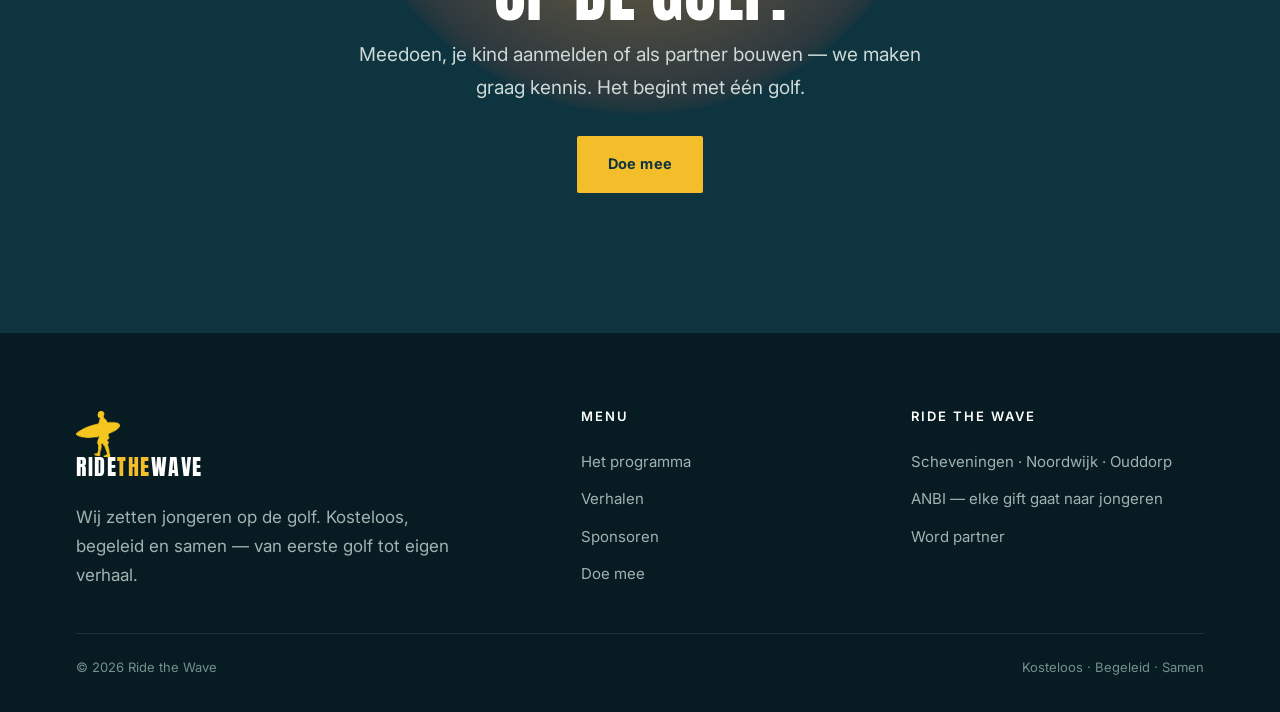
==== commit 94c5882a: "v16 ripstar-niveau: immersieve overlay-beeldcards (hover-zoom, overlay-tekst), grotere foto's, geen " ====
--- a/rtw/index.html
+++ b/rtw/index.html
@@ -2,7 +2,7 @@
 <meta charset="utf-8"><meta name="viewport" content="width=device-width,initial-scale=1">
 <title>Ride the Wave — Het water wacht op jou</title>
 <link href="https://fonts.googleapis.com/css2?family=Anton&family=Inter:wght@400;500;600;700&display=swap" rel="stylesheet">
-<link rel="stylesheet" href="styles.css?v=15">
+<link rel="stylesheet" href="styles.css?v=16">
 </head><body>
 
 <nav class="nav"><div class="wrap">
@@ -81,13 +81,13 @@
       <h2>Zon, zee en een crew<br>die je optilt.</h2>
       <p class="lead">Geen druk, geen niveau — gewoon het water in. Dit is wat je bij Ride the Wave vindt.</p>
     </div>
-    <div class="fcards">
-      <div class="fitem rv"><div class="frame"><img src="assets/photos/lesson.jpg" alt="Eerste golf"></div>
-        <h3>Pak je eerste golf</h3><p>Met een board en een crew die naast je staat. De eerste keer opstaan vergeet je nooit meer.</p></div>
-      <div class="fitem rv"><div class="frame"><img src="assets/photos/crew.jpg" alt="De crew"></div>
-        <h3>Word onderdeel van de crew</h3><p>Elke zaterdag dezelfde gezichten. Vrienden, ritme en een plek waar je er gewoon bij hoort.</p></div>
-      <div class="fitem rv"><div class="frame"><img src="assets/photos/surf1.jpg" alt="Groei tot rolmodel"></div>
-        <h3>Groei tot rolmodel</h3><p>Van deelnemer tot instructeur. Wie wil, geeft de golf door aan de volgende lichting.</p></div>
+    <div class="fcards tall">
+      <a class="imgcard rv" href="het-programma.html"><img src="assets/photos/lesson.jpg" alt="Eerste golf"><div class="ov"></div>
+        <div class="cap"><span class="k">01 · Begin</span><h3>Pak je eerste golf</h3><p>Met een board en een crew die naast je staat. De eerste keer opstaan vergeet je nooit meer.</p><span class="go">Ontdek het programma →</span></div></a>
+      <a class="imgcard rv" href="verhalen.html"><img src="assets/photos/crew.jpg" alt="De crew"><div class="ov"></div>
+        <div class="cap"><span class="k">02 · Samen</span><h3>Word onderdeel van de crew</h3><p>Elke zaterdag dezelfde gezichten. Vrienden, ritme en een plek waar je er gewoon bij hoort.</p><span class="go">Lees de verhalen →</span></div></a>
+      <a class="imgcard rv" href="het-programma.html"><img src="assets/photos/surf1.jpg" alt="Groei tot rolmodel"><div class="ov"></div>
+        <div class="cap"><span class="k">03 · Groei</span><h3>Groei tot rolmodel</h3><p>Van deelnemer tot instructeur. Wie wil, geeft de golf door aan de volgende lichting.</p><span class="go">Zo werkt het →</span></div></a>
     </div>
   </div>
 </section>
--- a/rtw/styles.css
+++ b/rtw/styles.css
@@ -130,12 +130,26 @@
 .festival .lead{color:#cdd9d6}
 .fcards{display:grid;grid-template-columns:repeat(3,1fr);gap:36px}
 @media(max-width:860px){.fcards{grid-template-columns:1fr;gap:40px;max-width:440px}}
-.fitem .frame{overflow:hidden;border-radius:3px;position:relative}
-.fitem .frame::after{content:"";position:absolute;inset:0;box-shadow:inset 0 0 0 1px rgba(215,162,74,.35)}
-.fitem .frame img{width:100%;height:300px;object-fit:cover;transition:transform .5s ease}
-.fitem:hover .frame img{transform:scale(1.05)}
-.fitem h3{font-size:24px;margin:26px 0 10px;color:#fff;letter-spacing:.5px}
+.fitem .frame{overflow:hidden;border-radius:16px;position:relative;box-shadow:0 22px 50px rgba(0,0,0,.3)}
+.fitem .frame img{width:100%;height:360px;object-fit:cover;transition:transform .6s ease}
+.fitem:hover .frame img{transform:scale(1.06)}
+.fitem h3{font-size:24px;margin:24px 0 10px;color:#fff;letter-spacing:.5px}
 .fitem p{color:#bcccc8;font-size:15px;max-width:38ch}
+
+/* ---------- immersieve overlay-beeldcards (ripstar-niveau) ---------- */
+.imgcard{position:relative;display:block;border-radius:18px;overflow:hidden;min-height:480px;box-shadow:0 24px 54px rgba(0,0,0,.32);color:#fff}
+.imgcard img{position:absolute;inset:0;width:100%;height:100%;object-fit:cover;transition:transform .7s cubic-bezier(.2,.7,.2,1)}
+.imgcard:hover img{transform:scale(1.08)}
+.imgcard .ov{position:absolute;inset:0;background:linear-gradient(0deg,rgba(7,24,30,.9) 4%,rgba(7,24,30,.34) 46%,rgba(7,24,30,.05) 78%);transition:background .3s}
+.imgcard:hover .ov{background:linear-gradient(0deg,rgba(7,24,30,.92) 6%,rgba(217,83,58,.18) 50%,rgba(7,24,30,.05) 82%)}
+.imgcard .cap{position:absolute;left:0;right:0;bottom:0;padding:32px 30px;z-index:2}
+.imgcard .k{font-family:'Inter';font-weight:600;letter-spacing:2.5px;font-size:11.5px;text-transform:uppercase;color:var(--gold-2)}
+.imgcard h3{color:#fff;font-size:27px;margin:10px 0 8px;letter-spacing:.5px}
+.imgcard p{color:#d7e3e0;font-size:14.5px;max-width:32ch}
+.imgcard .go{display:inline-flex;align-items:center;gap:8px;margin-top:14px;font-weight:700;font-size:13px;letter-spacing:.5px;color:var(--gold-2);transform:translateY(6px);opacity:0;transition:.3s}
+.imgcard:hover .go{transform:none;opacity:1}
+.fcards.tall{grid-template-columns:1.1fr 1fr 1fr}
+@media(max-width:860px){.fcards.tall{grid-template-columns:1fr}}
 
 /* cards */
 .grid{display:grid;gap:30px}
@@ -158,7 +172,7 @@
 
 /* media row */
 .media{display:grid;grid-template-columns:1fr 1fr;gap:64px;align-items:center}
-.media img{width:100%;height:100%;min-height:420px;object-fit:cover;border-radius:3px}
+.media img{width:100%;height:100%;min-height:520px;object-fit:cover;border-radius:16px;box-shadow:0 24px 54px rgba(14,52,63,.18)}
 @media(max-width:820px){.media{grid-template-columns:1fr;gap:32px}.media img{min-height:280px}}
 
 /* quote */
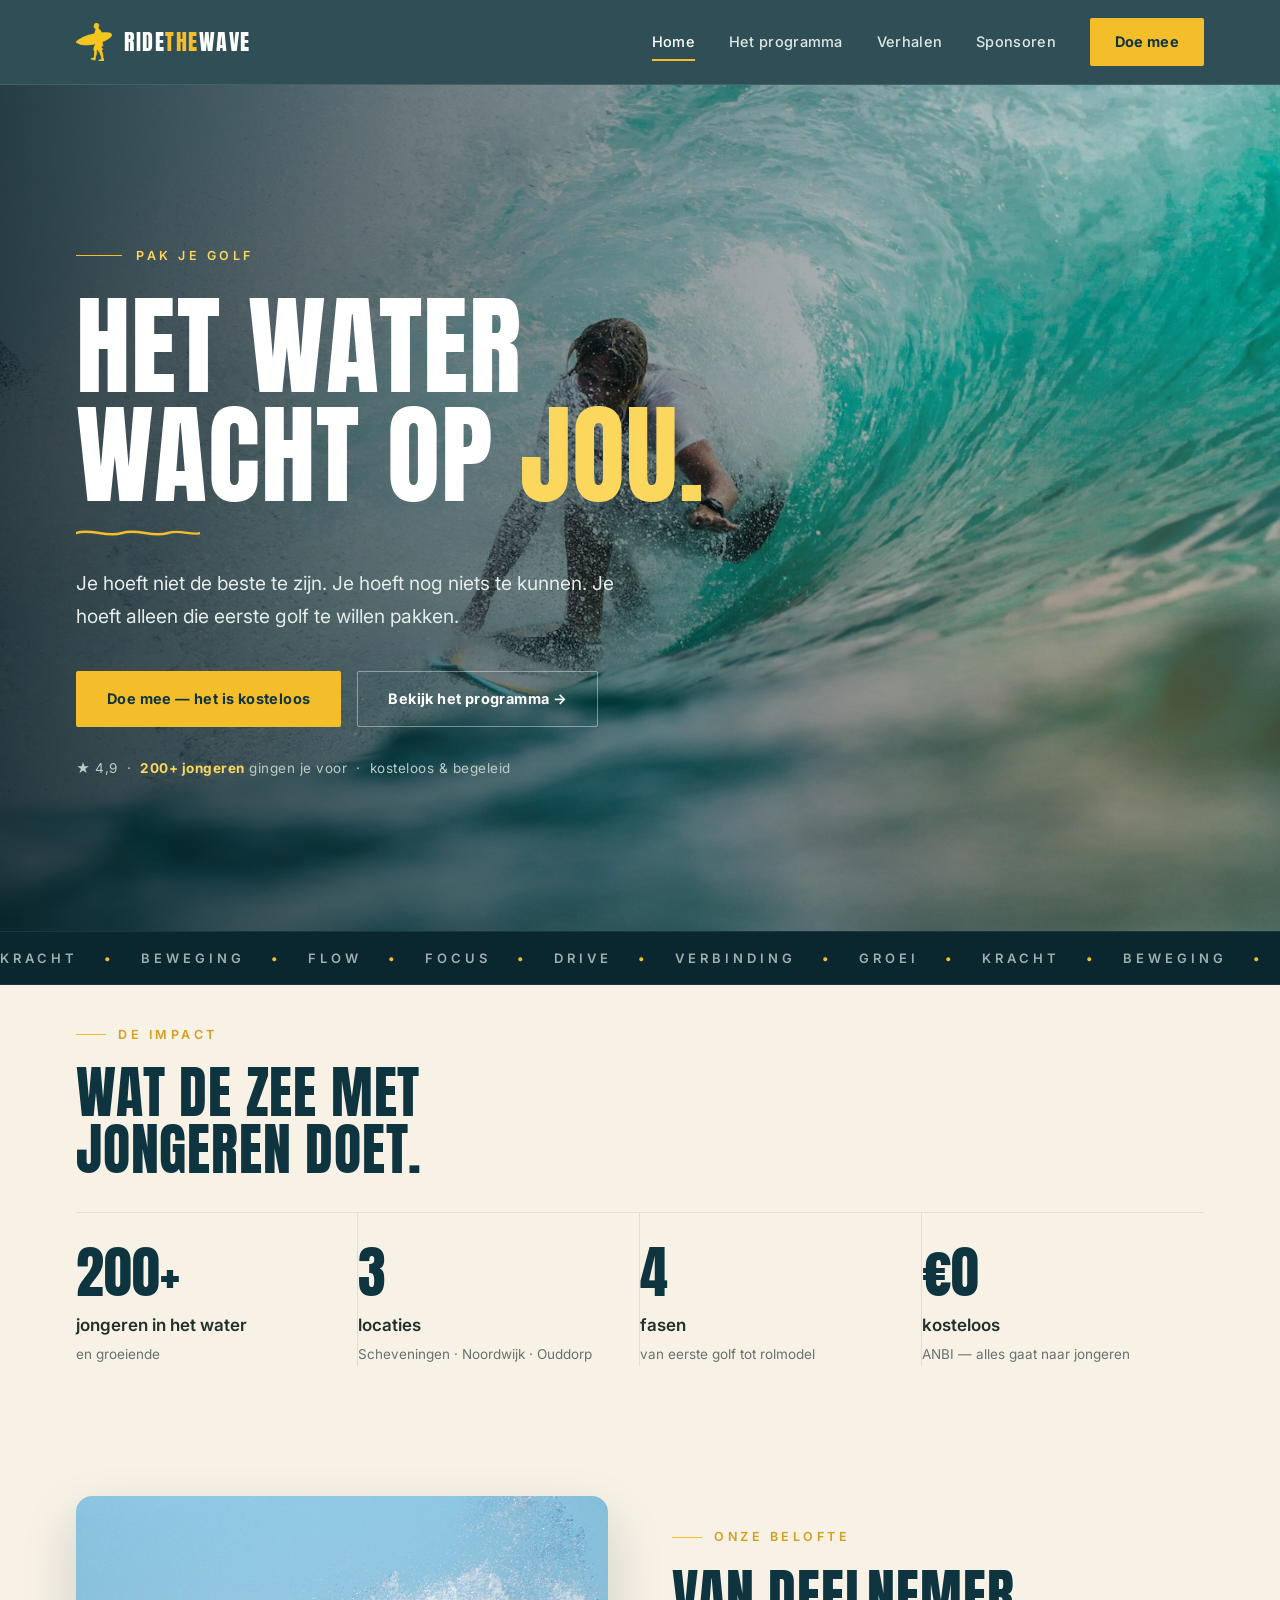
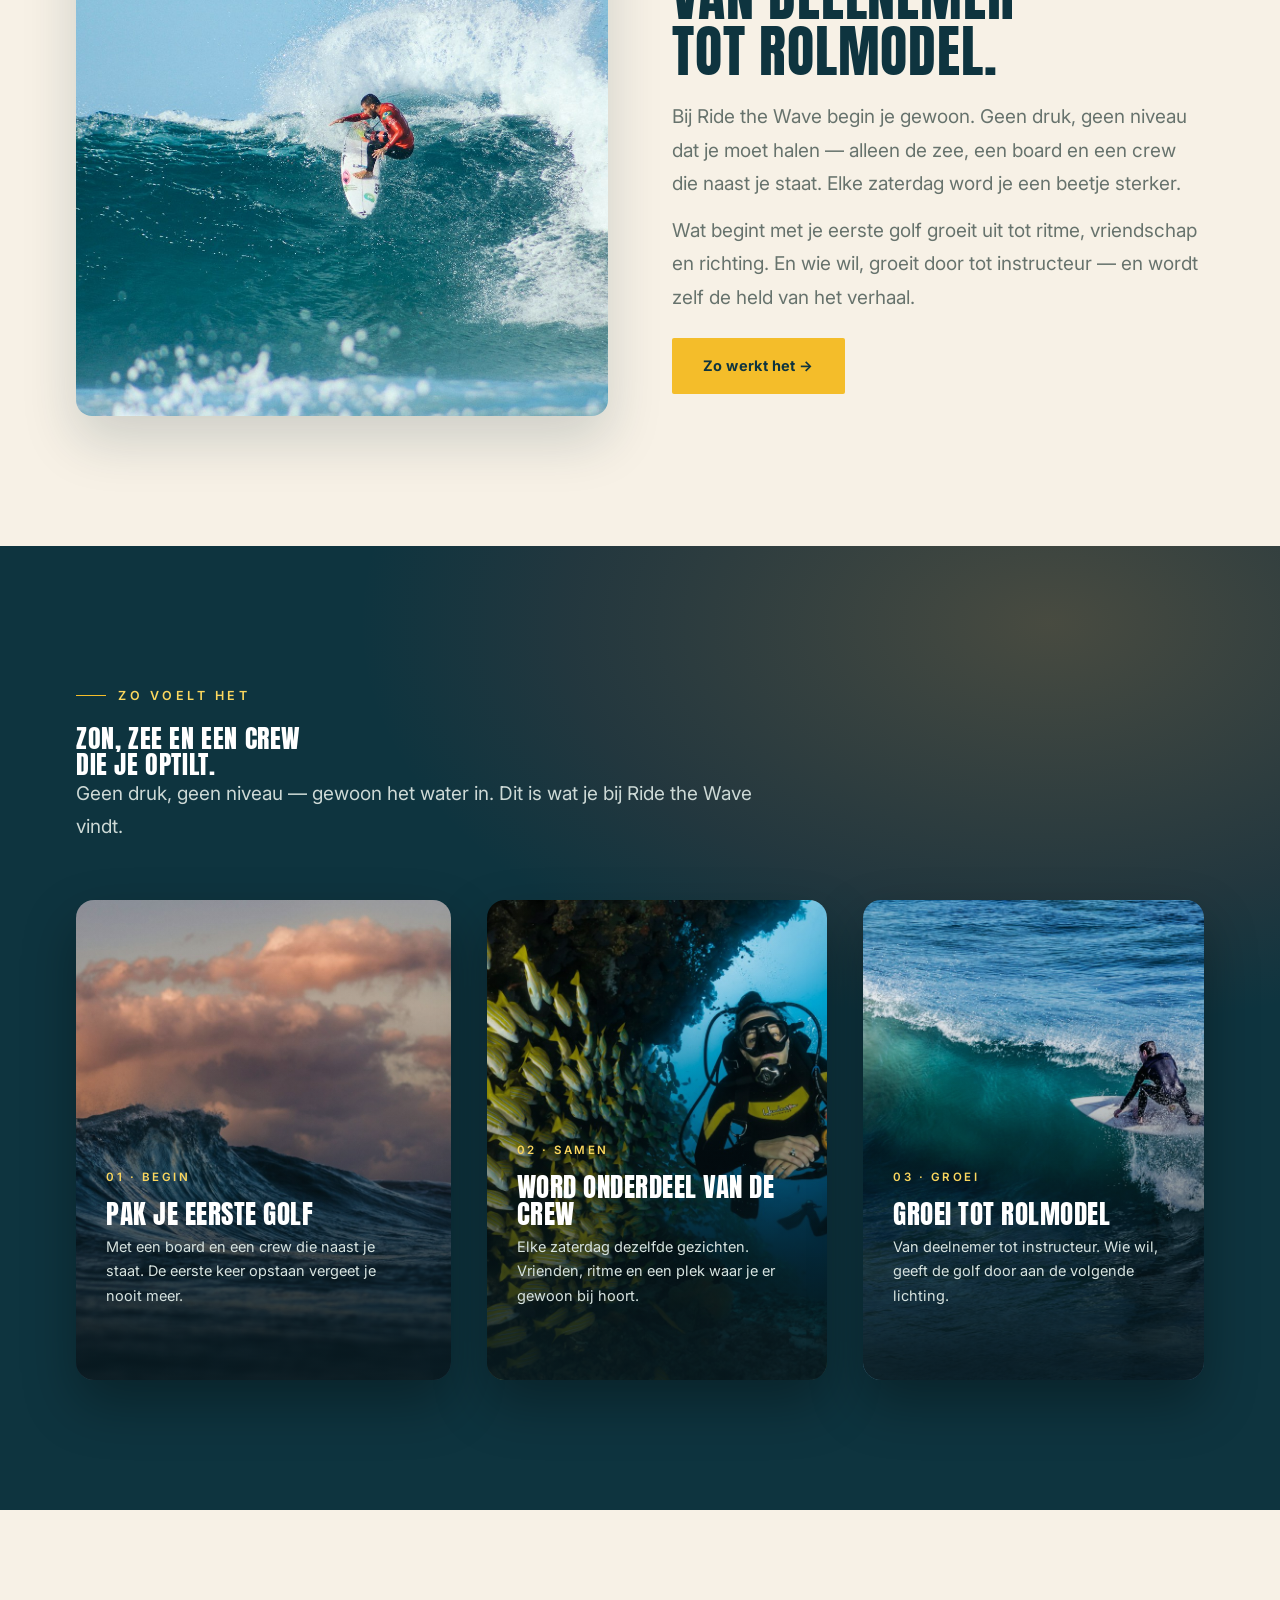
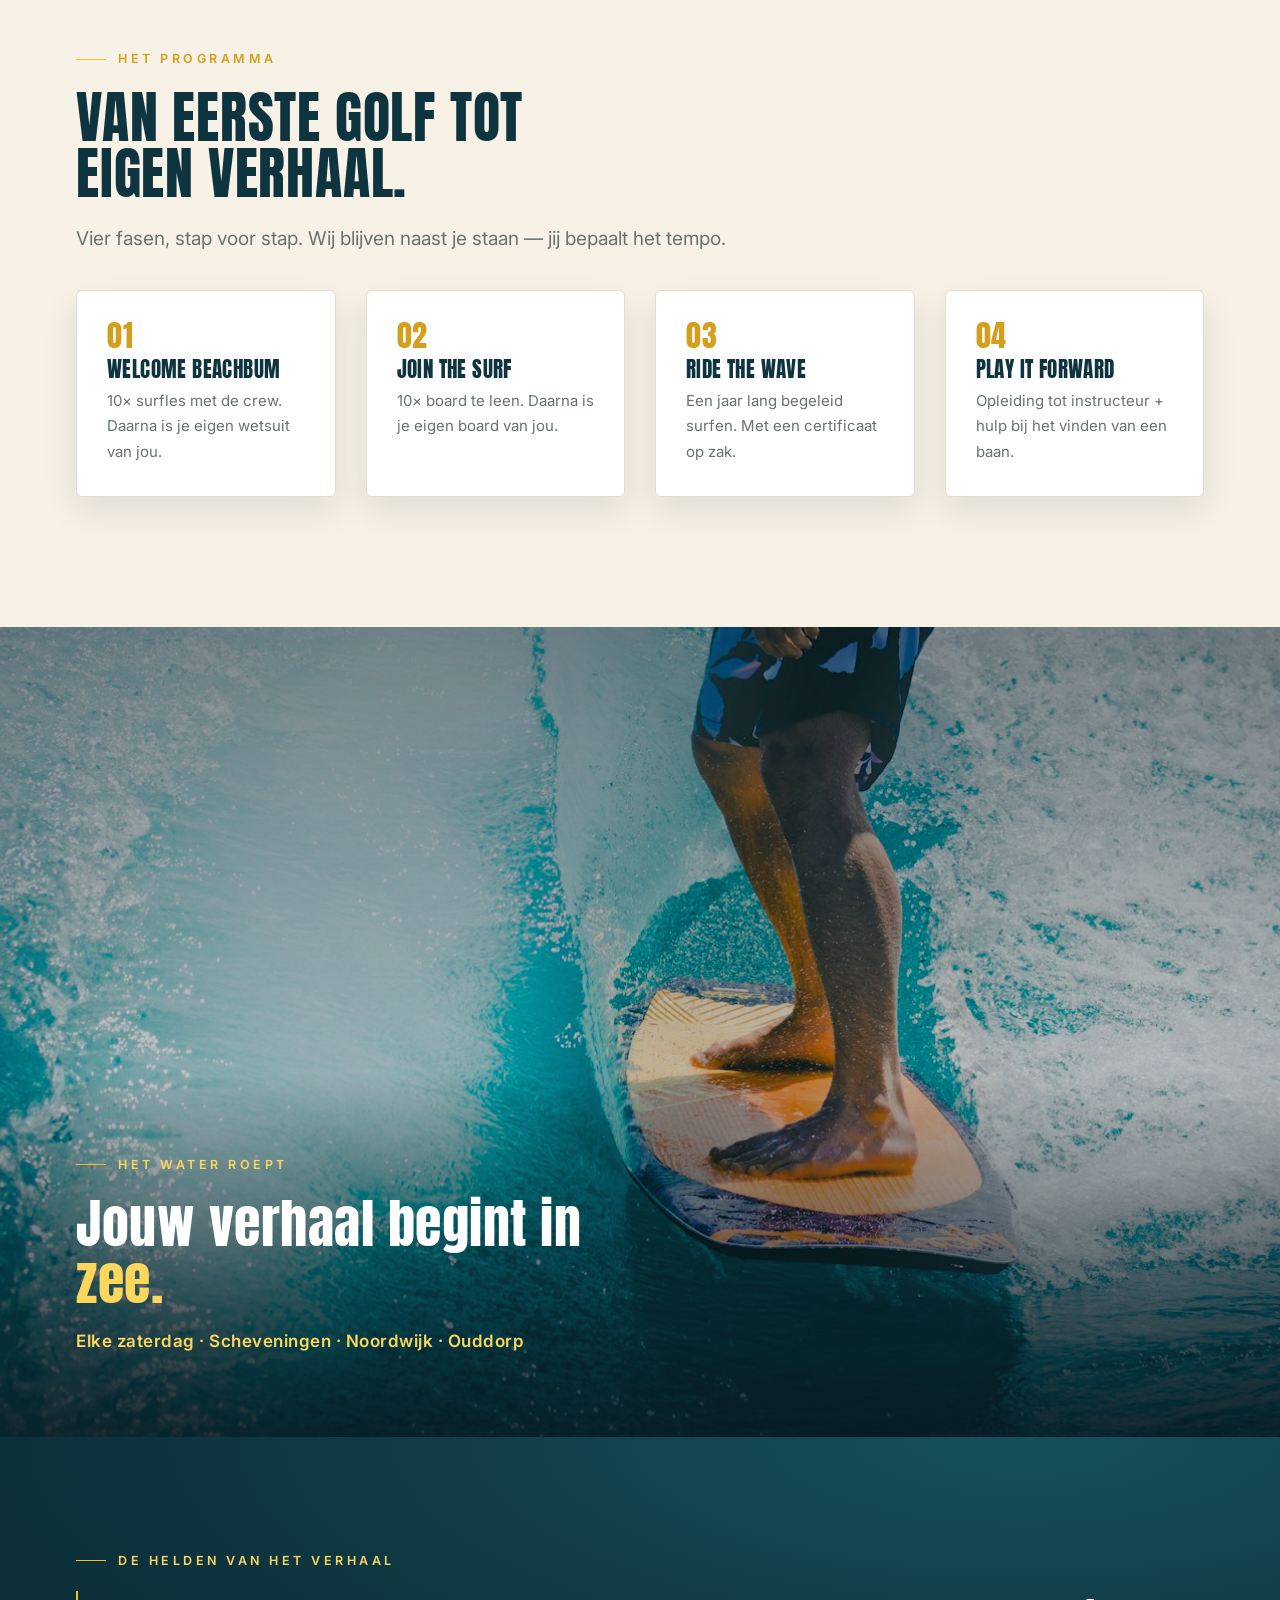
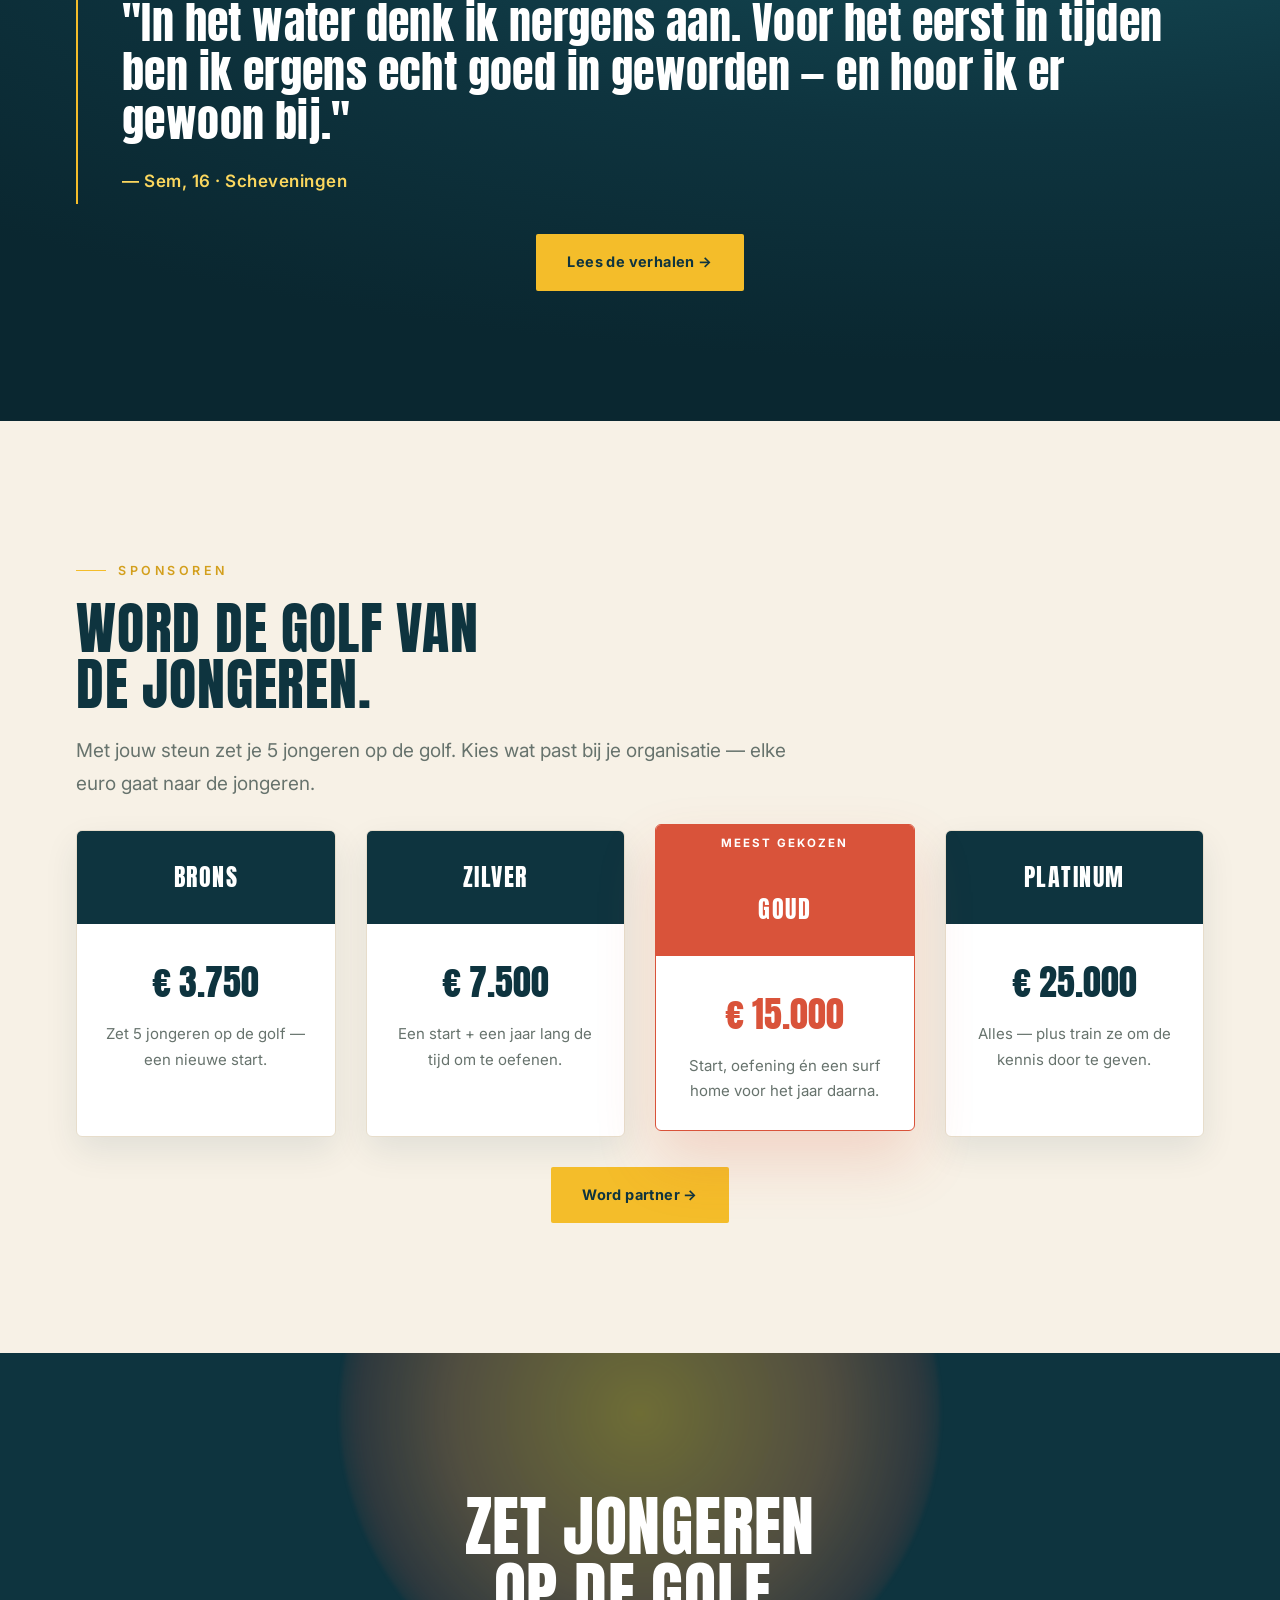
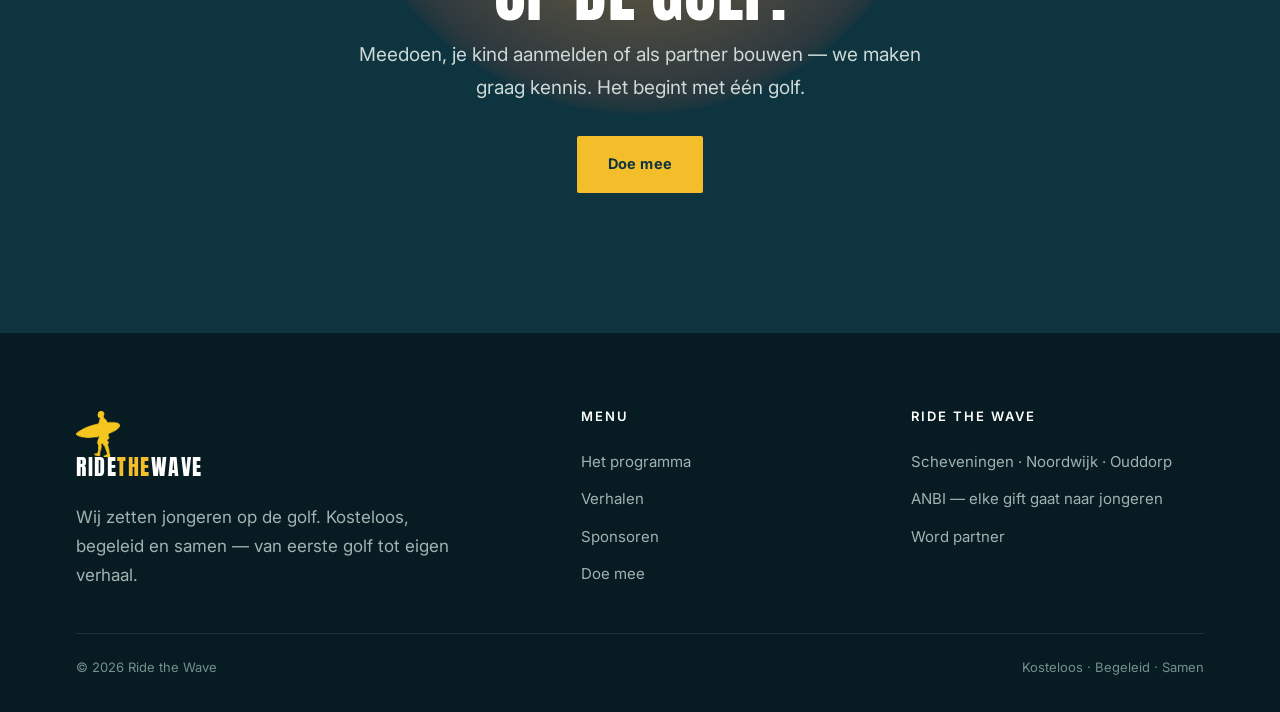
==== commit 62575866: "v17: bewegende video-hero + full-bleed video-band (immersive), ripstar-niveau motion Co-Authored-By:" ====
--- a/rtw/index.html
+++ b/rtw/index.html
@@ -2,7 +2,7 @@
 <meta charset="utf-8"><meta name="viewport" content="width=device-width,initial-scale=1">
 <title>Ride the Wave — Het water wacht op jou</title>
 <link href="https://fonts.googleapis.com/css2?family=Anton&family=Inter:wght@400;500;600;700&display=swap" rel="stylesheet">
-<link rel="stylesheet" href="styles.css?v=16">
+<link rel="stylesheet" href="styles.css?v=17">
 </head><body>
 
 <nav class="nav"><div class="wrap">
@@ -18,7 +18,9 @@
 </div></nav>
 
 <header class="hero">
-  <img class="bg" src="assets/photos/hero.jpg" alt="Surfer in de golf">
+  <video class="vbg" autoplay muted loop playsinline poster="assets/photos/hero.jpg" aria-hidden="true">
+    <source src="assets/hero-vid.mp4" type="video/mp4">
+  </video>
   <div class="veil"></div>
   <div class="wrap">
     <span class="kicker">Pak je golf</span>
@@ -107,7 +109,9 @@
 </section>
 
 <section class="immersive">
-  <img class="pbg" data-par src="assets/photos/wave.jpg" alt="Golf op zee">
+  <video class="pbg" autoplay muted loop playsinline poster="assets/photos/wave.jpg" aria-hidden="true">
+    <source src="assets/wave-vid.mp4" type="video/mp4">
+  </video>
   <div class="grad"></div>
   <div class="wrap rv">
     <div class="eyebrow">Het water roept</div>
--- a/rtw/styles.css
+++ b/rtw/styles.css
@@ -56,6 +56,7 @@
 .hero{position:relative;min-height:94vh;display:flex;align-items:center;color:#fff;overflow:hidden}
 .hero .bg{position:absolute;inset:0;object-fit:cover;width:100%;height:100%;animation:kenburns 22s ease-in-out infinite alternate;will-change:transform}
 @keyframes kenburns{from{transform:scale(1.04) translate3d(0,0,0)}to{transform:scale(1.16) translate3d(-2%,-2%,0)}}
+.hero video.vbg{position:absolute;inset:0;width:100%;height:100%;object-fit:cover;z-index:0}
 .hero .veil{position:absolute;inset:0;background:
   radial-gradient(60% 80% at 90% 78%,rgba(238,140,68,.34),rgba(217,83,58,.14) 44%,transparent 64%),
   linear-gradient(90deg,rgba(8,27,34,.84) 0%,rgba(8,27,34,.46) 48%,rgba(8,27,34,.14) 100%)}
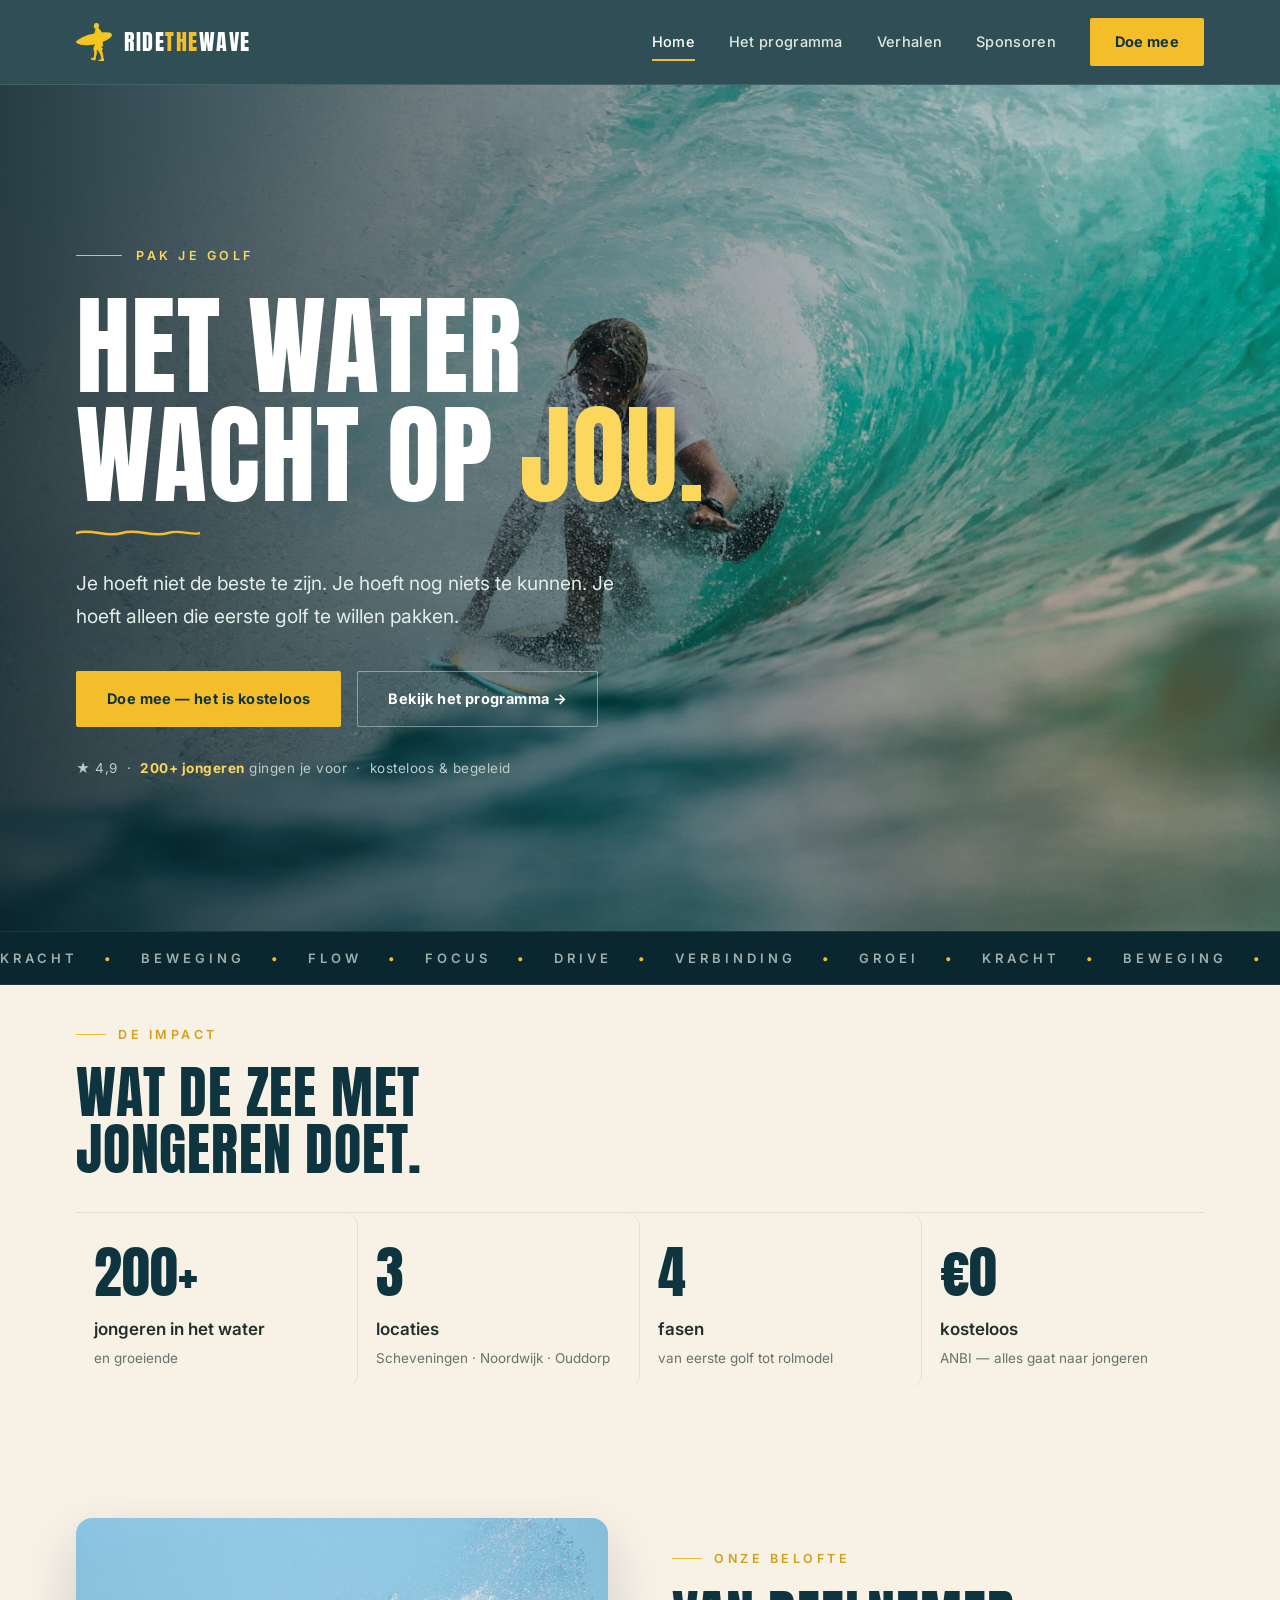
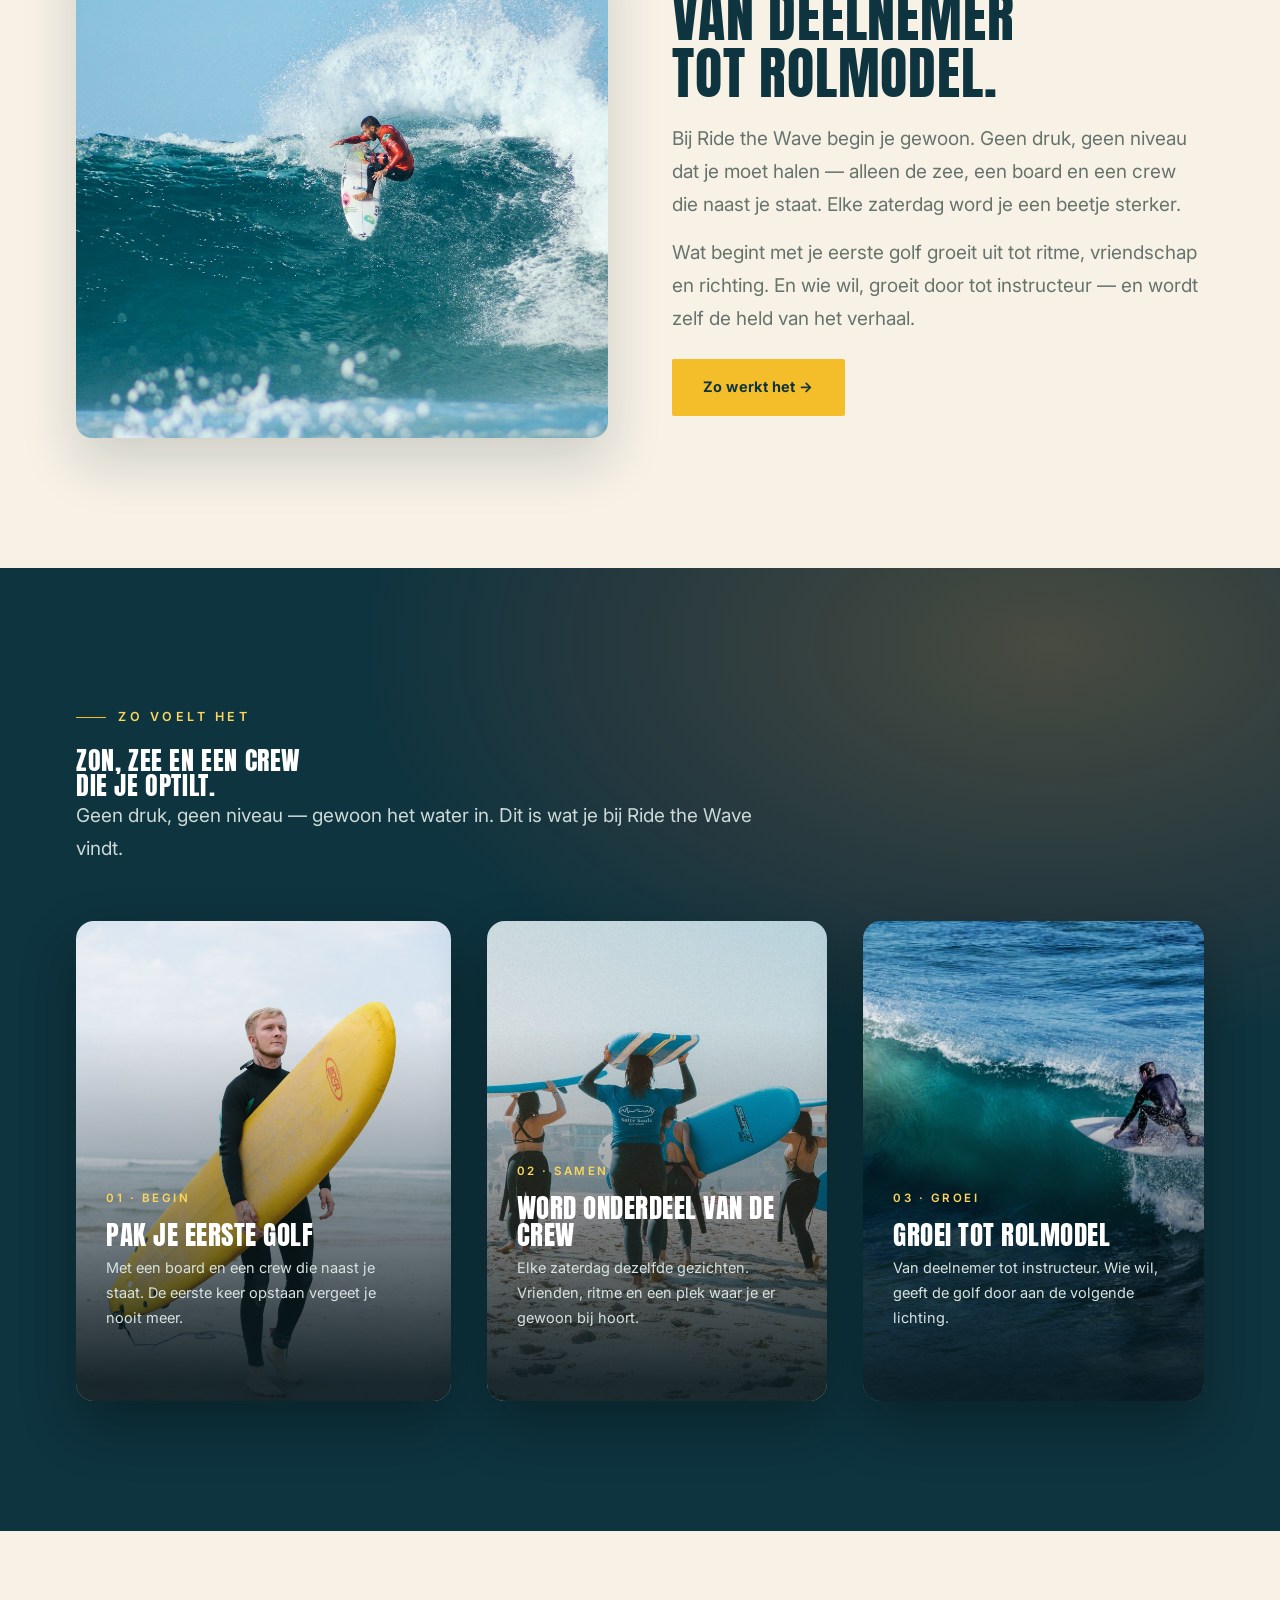
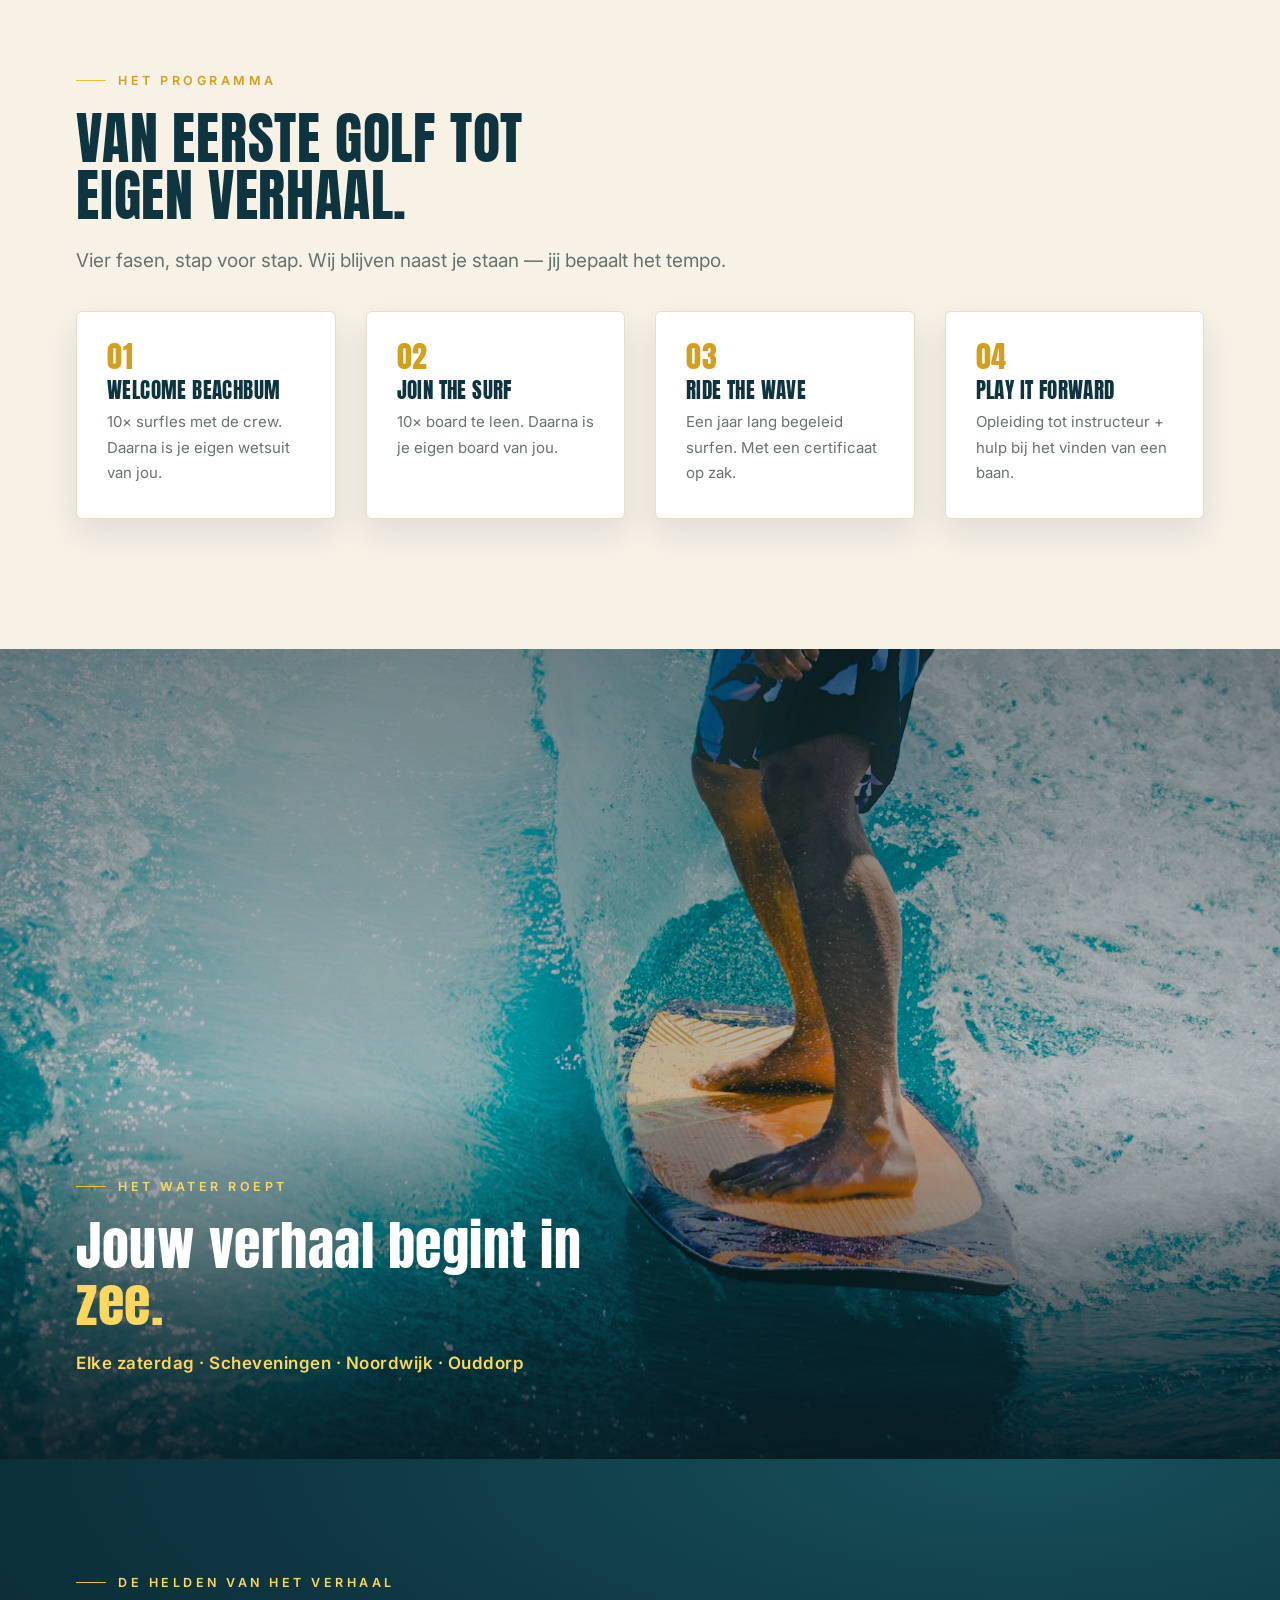
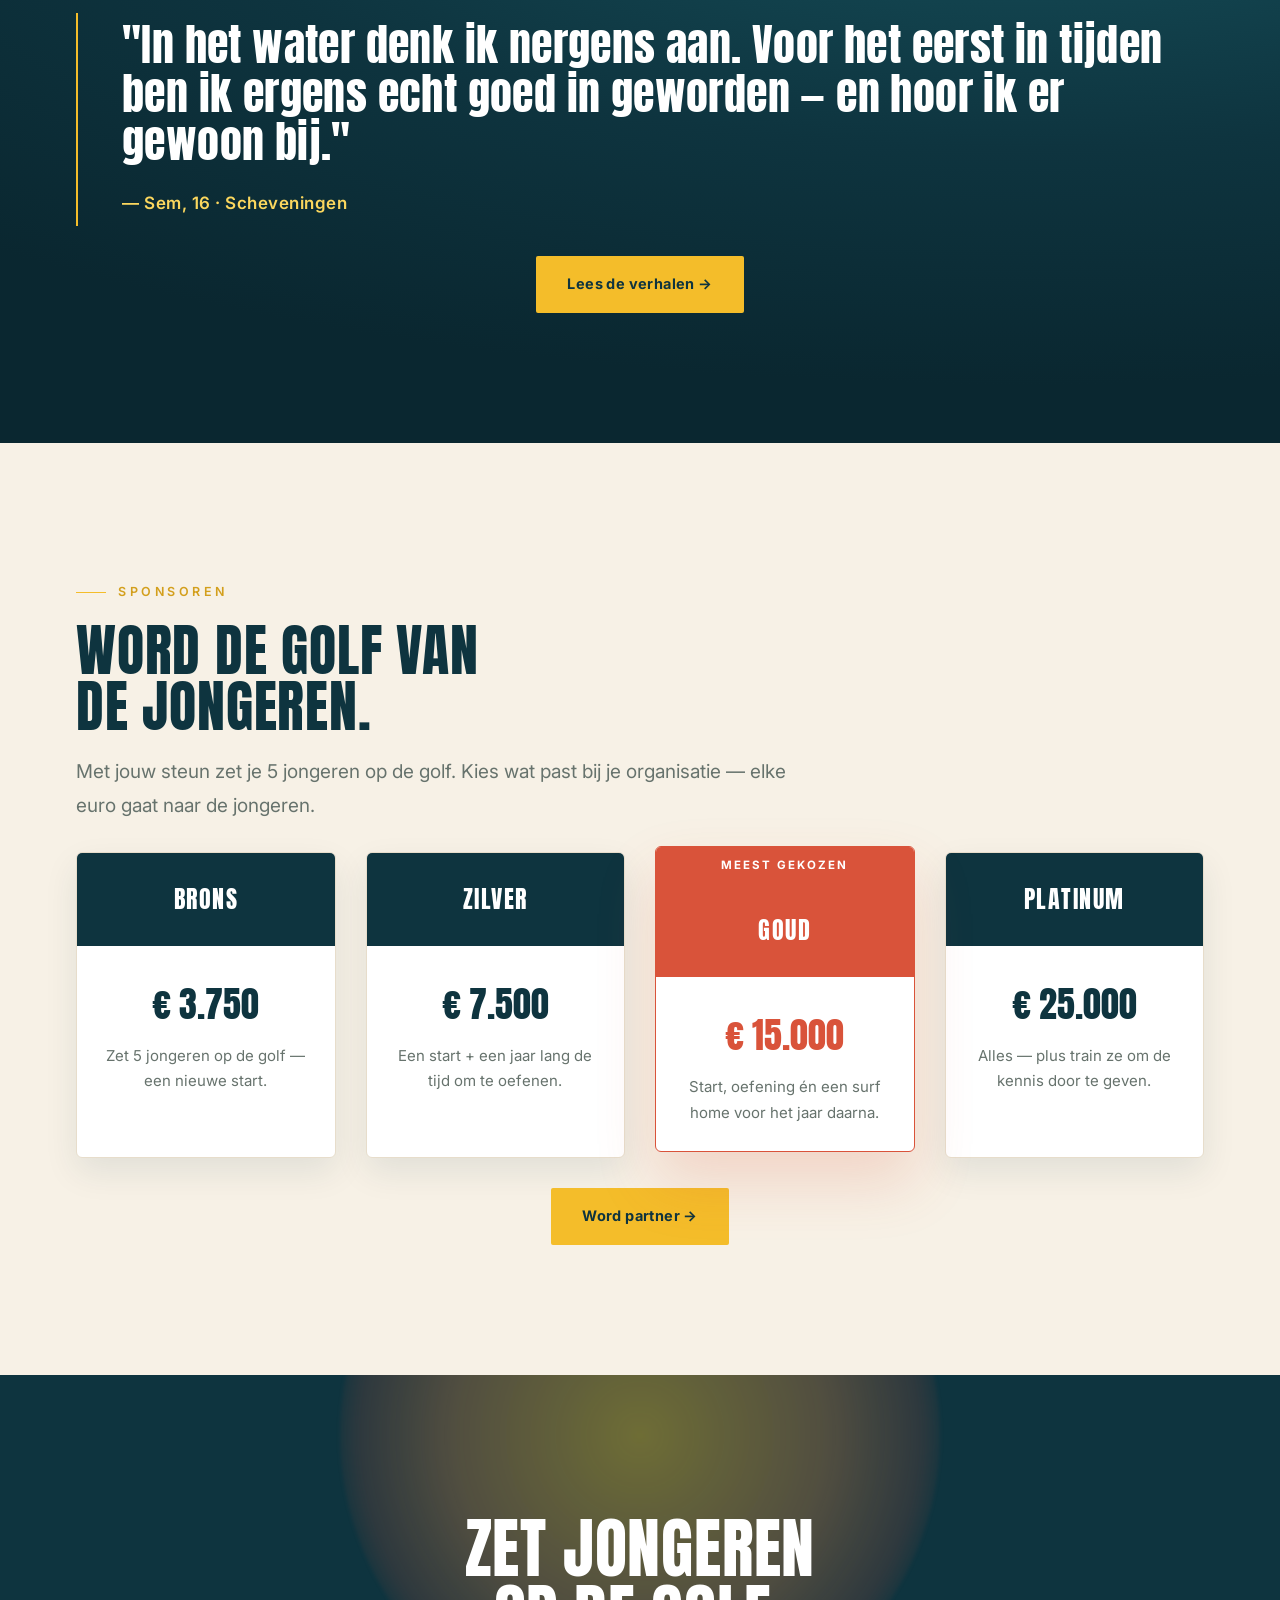
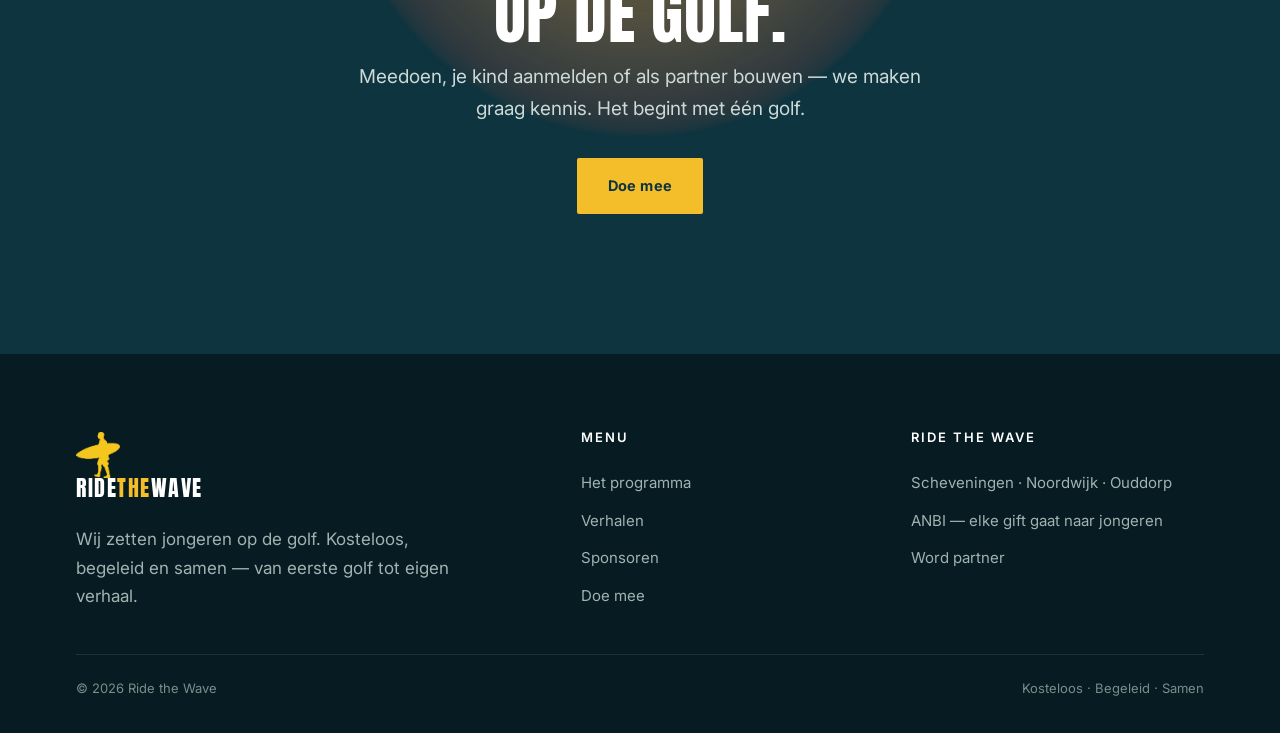
==== commit ad70e0a9: "v18: echte surf-video's (hero + band), surf-foto's (lesson/crew/youth1), sponsor-koppen zwart->blauw" ====
--- a/rtw/index.html
+++ b/rtw/index.html
@@ -2,7 +2,7 @@
 <meta charset="utf-8"><meta name="viewport" content="width=device-width,initial-scale=1">
 <title>Ride the Wave — Het water wacht op jou</title>
 <link href="https://fonts.googleapis.com/css2?family=Anton&family=Inter:wght@400;500;600;700&display=swap" rel="stylesheet">
-<link rel="stylesheet" href="styles.css?v=17">
+<link rel="stylesheet" href="styles.css?v=18">
 </head><body>
 
 <nav class="nav"><div class="wrap">
@@ -171,5 +171,16 @@
 const par=document.querySelectorAll('[data-par]');
 function px(){const vh=innerHeight;par.forEach(el=>{const s=el.closest('section');if(!s)return;const r=s.getBoundingClientRect();const off=(r.top+r.height/2-vh/2)/vh;el.style.transform='translateY('+(off*-46)+'px)';});}
 addEventListener('scroll',px,{passive:true});addEventListener('resize',px);px();
+/* stats laten oplopen */
+function countUp(el){const raw=el.dataset.val||el.textContent.trim();el.dataset.val=raw;
+  const m=raw.match(/^(\D*)([\d.]+)(\D*)$/);if(!m){return;}
+  const pre=m[1],suf=m[3],target=parseInt(m[2].replace(/\./g,''),10),dur=1300;let s=null;
+  el.classList.add('counting');
+  function step(t){if(!s)s=t;const p=Math.min((t-s)/dur,1),e=1-Math.pow(1-p,3);
+    el.textContent=pre+Math.round(e*target).toLocaleString('nl-NL')+suf;
+    if(p<1){requestAnimationFrame(step);}else{el.classList.remove('counting');el.classList.add('done');}}
+  requestAnimationFrame(step);}
+const cio=new IntersectionObserver(es=>es.forEach(e=>{if(e.isIntersecting){countUp(e.target);cio.unobserve(e.target);}}),{threshold:.6});
+document.querySelectorAll('.stat .n').forEach(el=>cio.observe(el));
 </script>
 </body></html>
--- a/rtw/styles.css
+++ b/rtw/styles.css
@@ -113,9 +113,14 @@
 
 /* stats */
 .stats{display:grid;grid-template-columns:repeat(4,1fr);gap:0;margin-top:18px;border-top:1px solid var(--line)}
-.stat{padding:32px 28px 0 0;border-right:1px solid var(--line)}
+.stat{padding:32px 28px 18px 18px;border-right:1px solid var(--line);border-radius:14px;transition:transform .35s cubic-bezier(.2,.7,.2,1),background .35s,box-shadow .35s;cursor:default}
 .stat:last-child{border-right:0}
-.stat .n{font-family:'Anton';font-size:clamp(40px,4.4vw,60px);color:var(--navy);line-height:1}
+.stat:hover{transform:translateY(-6px);background:#fff;box-shadow:0 16px 34px rgba(14,52,63,.12)}
+.stat .n{font-family:'Anton';font-size:clamp(40px,4.4vw,60px);color:var(--navy);line-height:1;display:inline-block;transition:transform .35s cubic-bezier(.2,.7,.2,1),color .35s}
+.stat:hover .n{color:var(--teal);transform:scale(1.06)}
+.stat .n.counting{color:var(--teal)}
+.stat .n.done{animation:statpop .5s cubic-bezier(.2,1.4,.4,1)}
+@keyframes statpop{0%{transform:scale(1)}40%{transform:scale(1.14)}100%{transform:scale(1)}}
 .sec.sea .stat .n{color:var(--gold-2)}
 .stat .l{font-weight:600;margin-top:10px;color:var(--ink)}.sec.sea .stat .l{color:#fff}
 .stat small{display:block;color:var(--muted);font-weight:400;font-size:13.5px;margin-top:3px}
